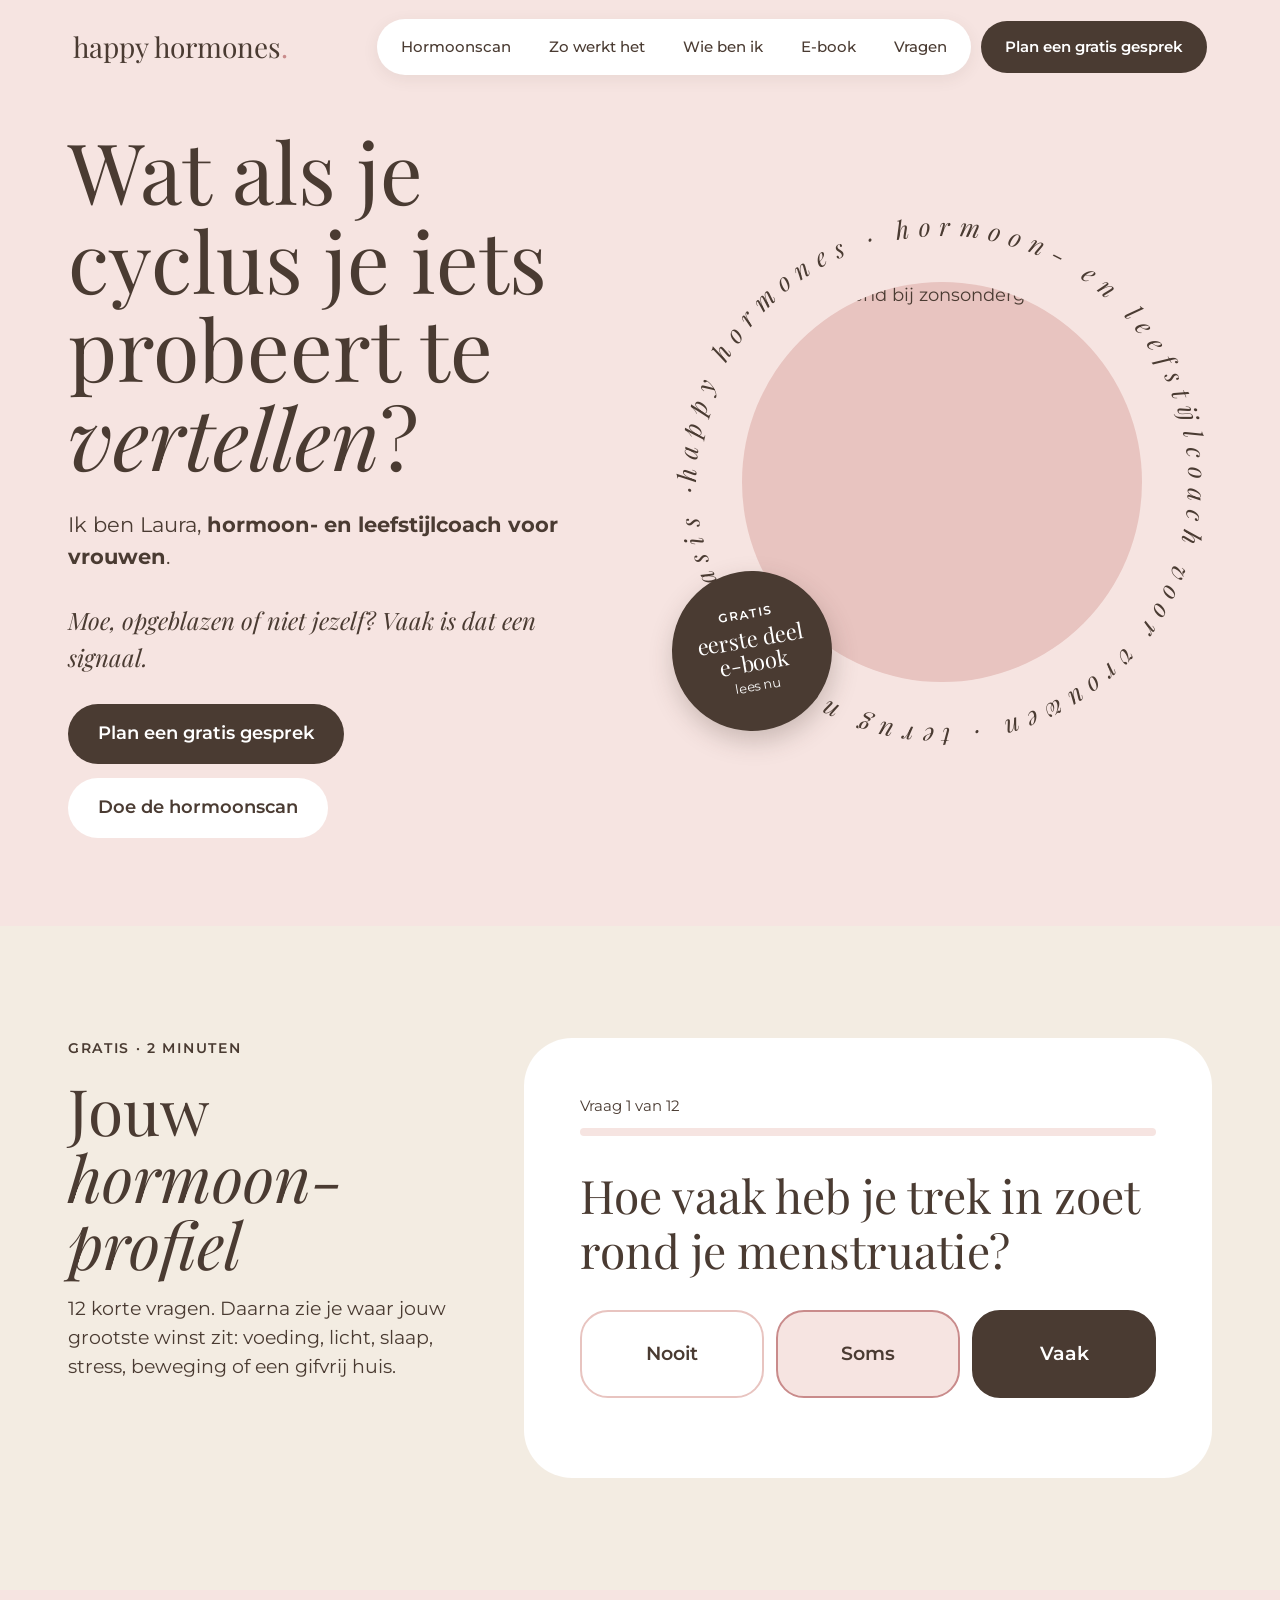
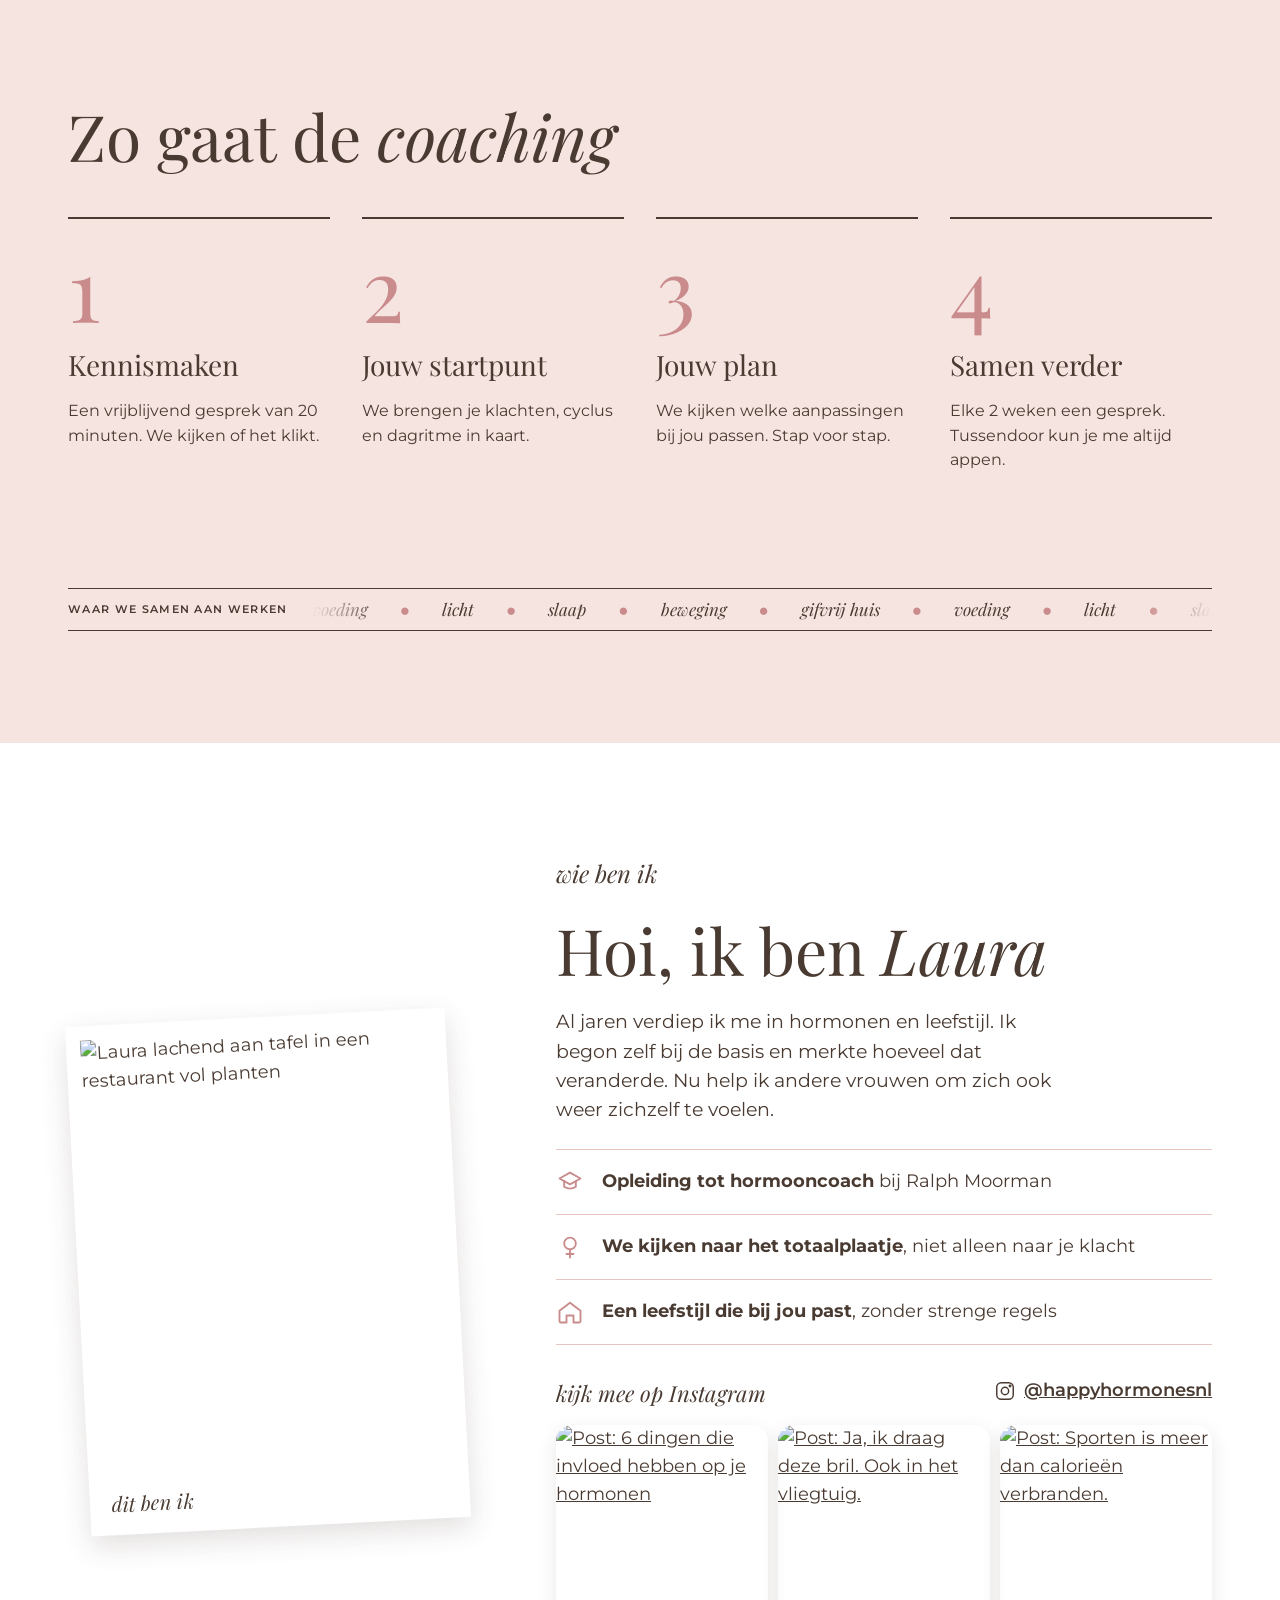
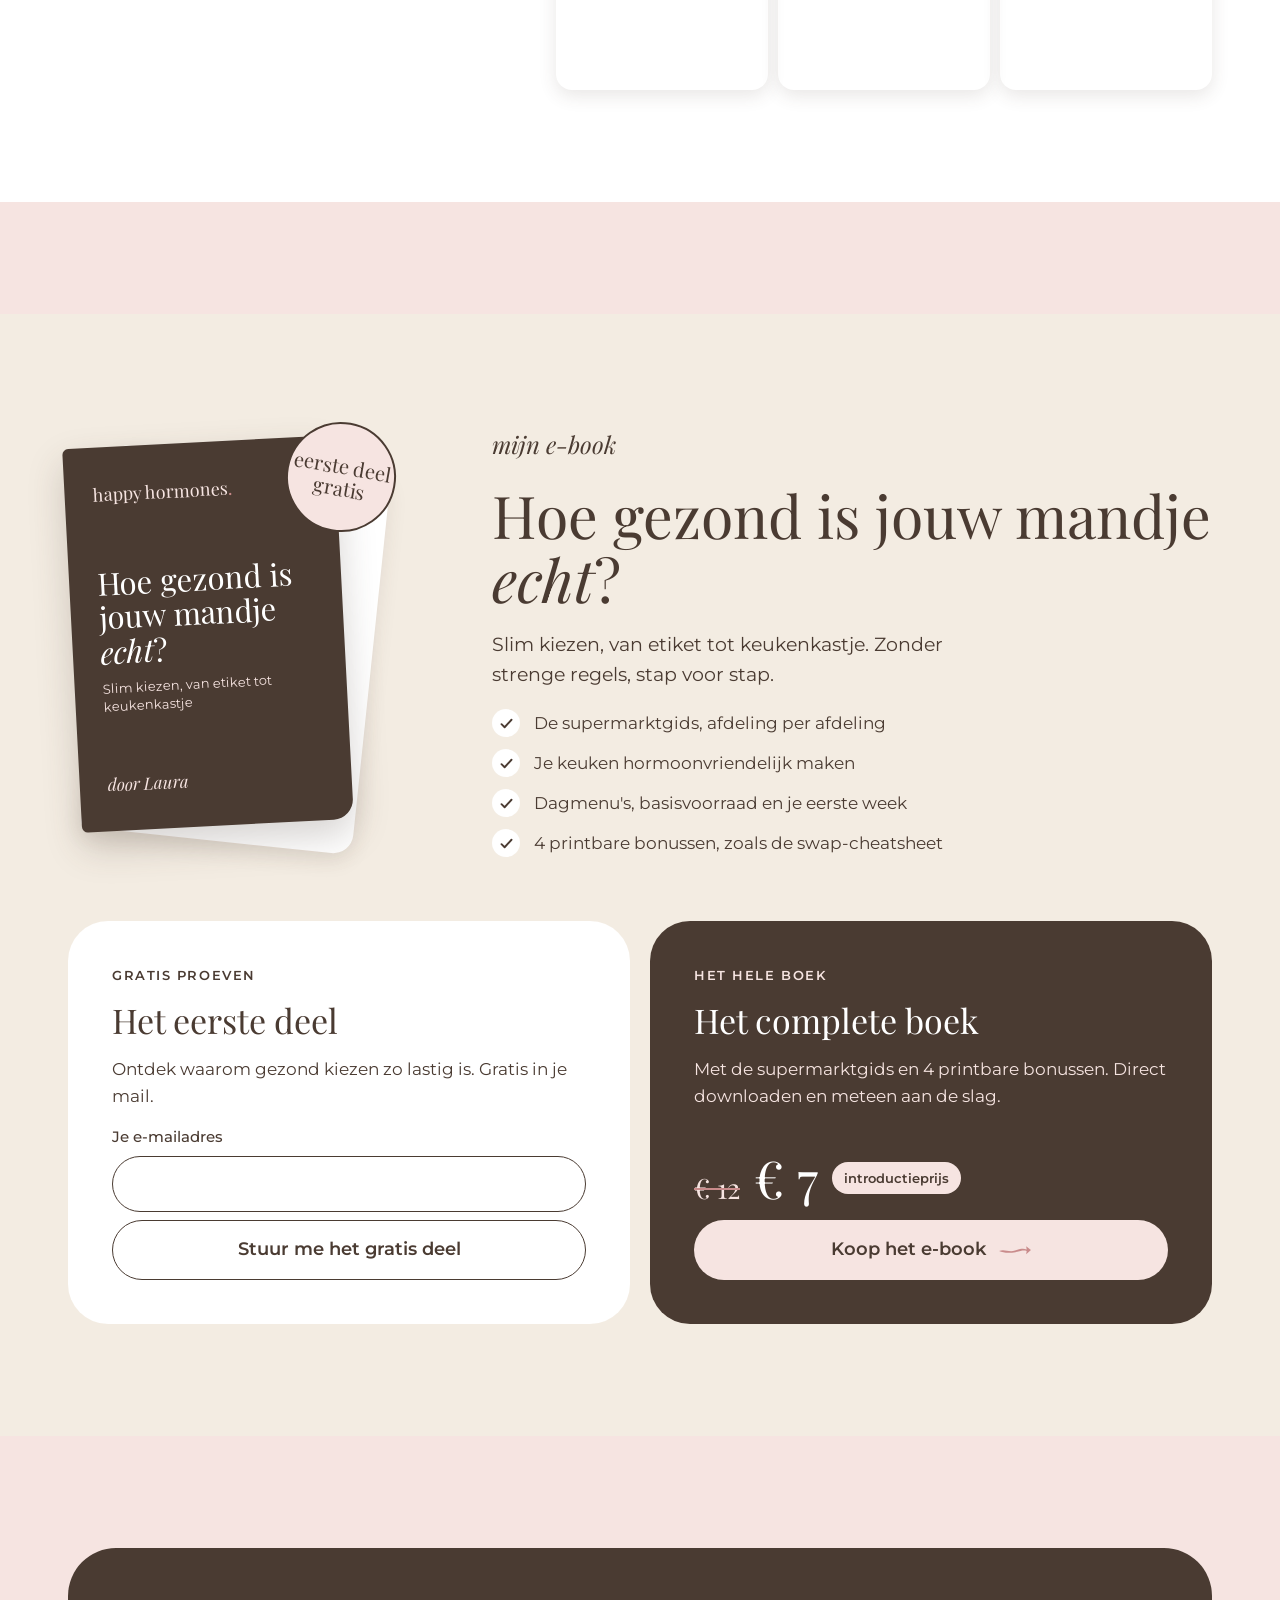
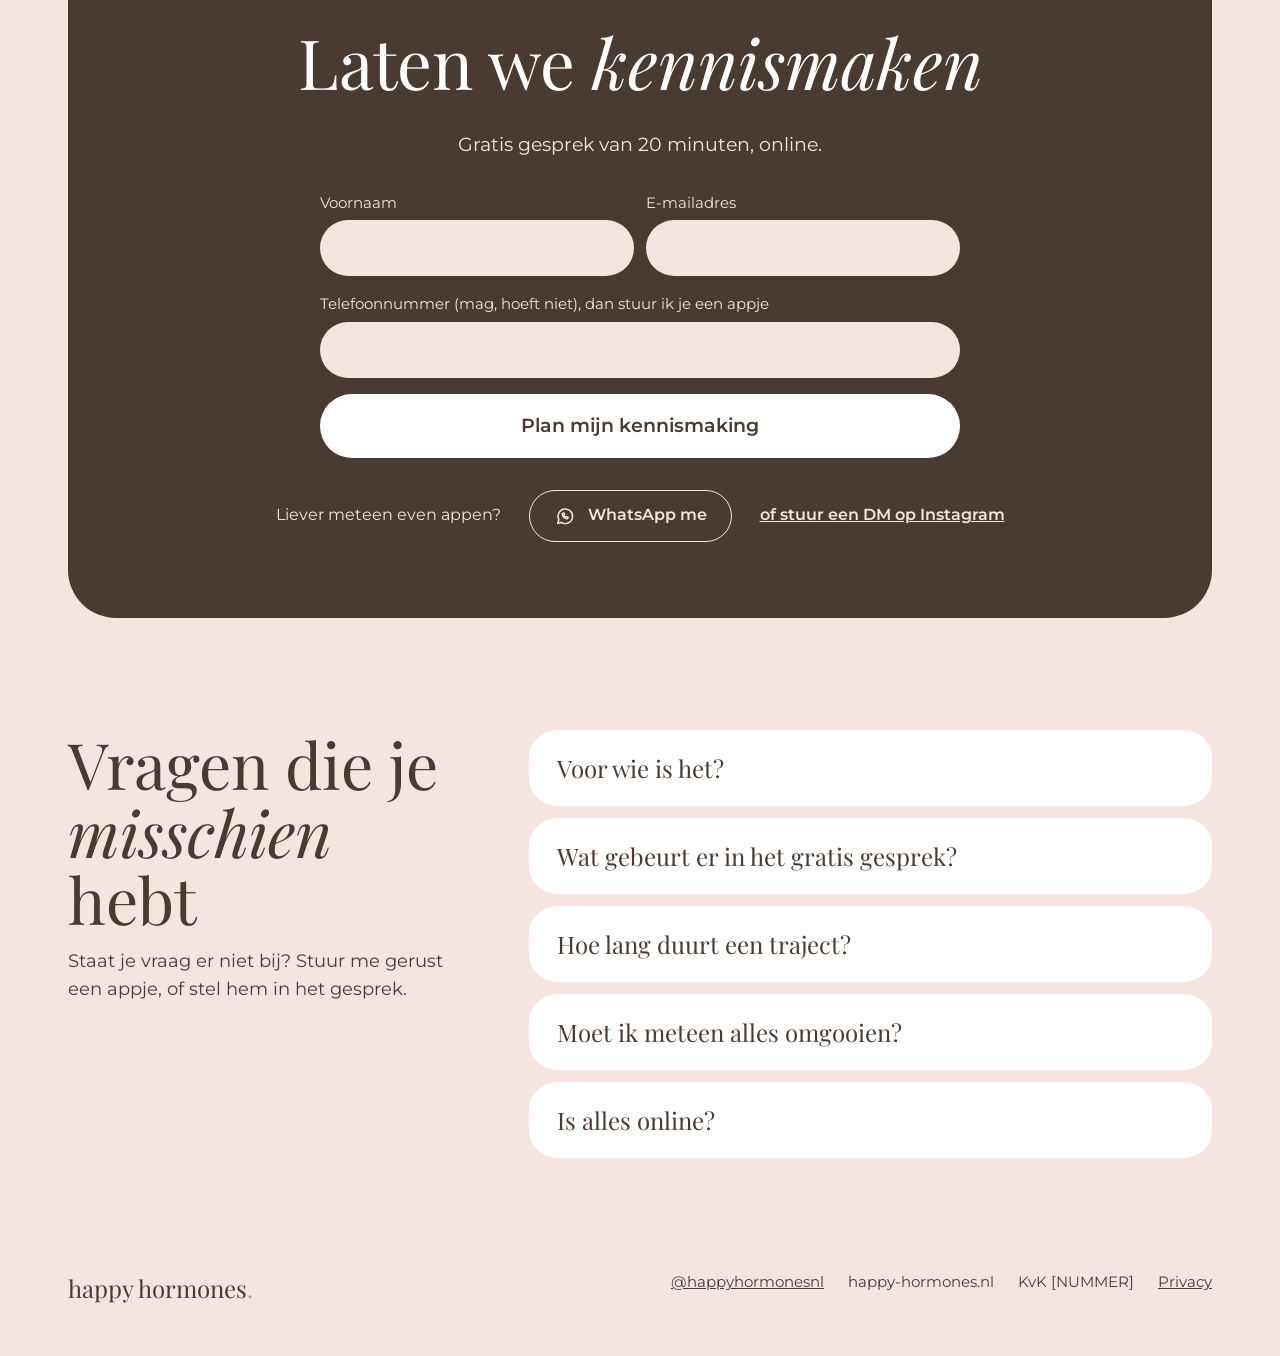
==== index.html @ 7598c614 "Add files via upload" ====
<!doctype html>
<html lang="nl">
<head>
<meta charset="utf-8">
<meta name="viewport" content="width=device-width, initial-scale=1">
<title>happy hormones · hormoon- en leefstijlcoach voor vrouwen</title>
<meta name="description" content="Ik ben Laura, hormoon- en leefstijlcoach voor vrouwen. Doe de gratis hormoonscan of plan een vrijblijvend gesprek.">
<meta property="og:title" content="happy hormones · hormoon- en leefstijlcoach voor vrouwen">
<meta property="og:description" content="Wat als je cyclus je iets probeert te vertellen? Doe de gratis hormoonscan.">
<meta property="og:image" content="images/laura-hero.jpg">
<link rel="icon" href="favicon.svg" type="image/svg+xml">
<link rel="preconnect" href="https://fonts.googleapis.com">
<link rel="preconnect" href="https://fonts.gstatic.com" crossorigin>
<link href="https://fonts.googleapis.com/css2?family=Montserrat:wght@400;500;600&family=Playfair+Display:ital,wght@0,400;0,600;1,400&display=swap" rel="stylesheet">
<link rel="stylesheet" href="style.css">
</head>
<body>

<!-- ===== MENU ===== -->
<div class="topbar" id="topbar">
  <header class="head">
    <a href="#top" class="logo">happy hormones<span class="dot">.</span></a>
    <nav aria-label="Hoofdmenu" class="nav">
      <div class="pill">
        <a href="#scan">Hormoonscan</a>
        <a href="#stappen">Zo werkt het</a>
        <a href="#wie">Wie ben ik</a>
        <a href="#ebook">E-book</a>
        <a href="#vragen">Vragen</a>
      </div>
      <a href="#aanmelden" class="btn btn-dark cta"><span class="long">Plan een gratis gesprek</span><span class="short">Gratis gesprek</span></a>
      <button type="button" class="burger" id="burger" aria-label="Menu openen" aria-expanded="false">
        <svg aria-hidden="true" width="20" height="20" viewBox="0 0 24 24" fill="none" stroke="#4A3B32" stroke-width="2" stroke-linecap="round"><path d="M4 7h16M4 12h16M4 17h16"/></svg>
      </button>
    </nav>
  </header>
  <nav aria-label="Menu" class="mobile-menu" id="mobileMenu" hidden>
    <a href="#scan">Hormoonscan</a>
    <a href="#stappen">Zo werkt het</a>
    <a href="#wie">Wie ben ik</a>
    <a href="#ebook">E-book</a>
    <a href="#vragen">Vragen</a>
  </nav>
</div>

<main>

<!-- ===== BOVENKANT ===== -->
<section id="top" class="hero wrap">
  <div class="hero-text">
    <h1>Wat als je cyclus je iets probeert te <em>vertellen</em>?</h1>
    <p class="hero-sub">Ik ben Laura, <strong>hormoon- en leefstijlcoach voor vrouwen</strong>.</p>
    <p class="hero-hook">Moe, opgeblazen of niet jezelf? Vaak is dat een signaal.</p>
    <div class="row">
      <a href="#aanmelden" class="btn btn-dark btn-lg">Plan een gratis gesprek</a>
      <a href="#scan" class="btn btn-white btn-lg">Doe de hormoonscan</a>
    </div>
  </div>
  <div class="hero-visual">
    <div class="ring-box">
      <svg class="ring" aria-hidden="true" viewBox="0 0 540 540">
        <defs><path id="ringpath" d="M270 270m-246 0a246 246 0 1 1 492 0a246 246 0 1 1 -492 0"/></defs>
        <text><textPath href="#ringpath" textLength="1540" lengthAdjust="spacing">happy hormones · hormoon- en leefstijlcoach voor vrouwen · terug naar de basis ·</textPath></text>
      </svg>
      <div class="ring-photo"><img src="images/laura-hero.jpg" alt="Laura lachend bij zonsondergang aan zee"></div>
      <a href="#ebook" class="sticker"><span class="s1">gratis</span><span class="s2">eerste deel<br>e-book</span><span class="s3">lees nu</span></a>
    </div>
  </div>
</section>

<!-- ===== HORMOONSCAN ===== -->
<section id="scan" class="band-beige">
  <div class="wrap scan">
    <div class="scan-intro">
      <span class="eyebrow">Gratis · 2 minuten</span>
      <h2>Jouw <em>hormoon&shy;profiel</em></h2>
      <p>12 korte vragen. Daarna zie je waar jouw grootste winst zit: voeding, licht, slaap, stress, beweging of een gifvrij huis.</p>
    </div>
    <div class="scan-card">
      <!-- stap 1: vragen -->
      <div id="scanQ" class="stack-32">
        <div class="stack-10">
          <span id="stepLabel" class="small">Vraag 1 van 12</span>
          <div class="progress" aria-hidden="true"><div id="progressBar"></div></div>
        </div>
        <p id="question" class="question" aria-live="polite"></p>
        <div class="answers" role="group" aria-label="Hoe vaak?">
          <button type="button" data-v="0" class="ans ans-1">Nooit</button>
          <button type="button" data-v="1" class="ans ans-2">Soms</button>
          <button type="button" data-v="2" class="ans ans-3">Vaak</button>
        </div>
      </div>
      <!-- stap 2: e-mail -->
      <!-- KOPPELEN: zet hier later je MailerLite-formulier, of laat dit formulier naar MailerLite posten (zie README). -->
      <form id="scanGate" class="stack-20" hidden>
        <span class="italic-24">je profiel is klaar</span>
        <span class="gate-title">Waar mag ik je uitslag naartoe sturen?</span>
        <p>Vul je e-mailadres in en je ziet meteen je hormoonprofiel. Je krijgt hem ook in je mail, met 3 tips.</p>
        <div class="grid-fields">
          <div class="field"><label for="scanNaam">Voornaam</label><input id="scanNaam" name="name" type="text" autocomplete="given-name"></div>
          <div class="field"><label for="scanMail">E-mailadres</label><input id="scanMail" name="email" type="email" autocomplete="email" required></div>
        </div>
        <p id="scanError" class="error" role="alert" hidden>Vul een geldig e-mailadres in, dan zie je je uitslag.</p>
        <button type="submit" class="btn btn-dark btn-lg self-start">Bekijk mijn uitslag</button>
        <span class="small">Geen spam. Afmelden kan altijd met één klik.</span>
      </form>
      <!-- stap 3: uitslag -->
      <div id="scanResult" class="stack-28" aria-live="polite" hidden>
        <div class="stack-6">
          <span class="italic-24">jouw profiel, begin bij</span>
          <span id="resultTitle" class="result-title"></span>
        </div>
        <div class="stack-14">
          <div id="bars" class="stack-14"></div>
          <span class="small">Hoe langer de balk, hoe meer winst daar te halen is.</span>
        </div>
        <p class="bold-17">Je profiel en 3 tips staan ook in je inbox.</p>
        <div class="row">
          <button type="button" id="shareBtn" class="btn btn-outline">Stuur de scan naar een vriendin</button>
          <button type="button" id="restartBtn" class="link-btn">Opnieuw</button>
        </div>
      </div>
    </div>
  </div>
</section>

<!-- ===== ZO GAAT DE COACHING ===== -->
<section id="stappen" class="wrap steps-section">
  <h2>Zo gaat de <em>coaching</em></h2>
  <div class="steps">
    <div class="step"><span class="num" aria-hidden="true">1</span><h3>Kennismaken</h3><p>Een vrijblijvend gesprek van 20 minuten. We kijken of het klikt.</p></div>
    <div class="step"><span class="num" aria-hidden="true">2</span><h3>Jouw startpunt</h3><p>We brengen je klachten, cyclus en dagritme in kaart.</p></div>
    <div class="step"><span class="num" aria-hidden="true">3</span><h3>Jouw plan</h3><p>We kijken welke aanpassingen bij jou passen. Stap voor stap.</p></div>
    <div class="step"><span class="num" aria-hidden="true">4</span><h3>Samen verder</h3><p>Elke 2 weken een gesprek. Tussendoor kun je me altijd appen.</p></div>
  </div>
</section>

<div class="ticker-wrap">
  <div class="ticker" aria-label="Waar we samen aan werken">
    <span class="ticker-label">Waar we samen aan werken</span>
    <div class="ticker-mask">
      <div class="ticker-track">
        <span>voeding</span><i>●</i><span>licht</span><i>●</i><span>slaap</span><i>●</i><span>beweging</span><i>●</i><span>gifvrij huis</span><i>●</i>
        <span aria-hidden="true">voeding</span><i>●</i><span aria-hidden="true">licht</span><i>●</i><span aria-hidden="true">slaap</span><i>●</i><span aria-hidden="true">beweging</span><i>●</i><span aria-hidden="true">gifvrij huis</span><i>●</i>
        <span aria-hidden="true">voeding</span><i>●</i><span aria-hidden="true">licht</span><i>●</i><span aria-hidden="true">slaap</span><i>●</i><span aria-hidden="true">beweging</span><i>●</i><span aria-hidden="true">gifvrij huis</span><i>●</i>
        <span aria-hidden="true">voeding</span><i>●</i><span aria-hidden="true">licht</span><i>●</i><span aria-hidden="true">slaap</span><i>●</i><span aria-hidden="true">beweging</span><i>●</i><span aria-hidden="true">gifvrij huis</span><i>●</i>
      </div>
    </div>
  </div>
</div>

<!-- ===== WIE BEN IK ===== -->
<section id="wie" class="band-white">
  <div class="wrap wie">
    <div class="wie-photo">
      <div class="polaroid">
        <img src="images/laura-wie-ben-ik.jpg" alt="Laura lachend aan tafel in een restaurant vol planten">
        <span>dit ben ik</span>
      </div>
    </div>
    <div class="wie-text">
      <span class="italic-24">wie ben ik</span>
      <h2>Hoi, ik ben <em>Laura</em></h2>
      <p class="lead">Al jaren verdiep ik me in hormonen en leefstijl. Ik begon zelf bij de basis en merkte hoeveel dat veranderde. Nu help ik andere vrouwen om zich ook weer zichzelf te voelen.</p>
      <div class="trust">
        <div><svg aria-hidden="true" width="28" height="28" viewBox="0 0 24 24" fill="none" stroke="#C98B8B" stroke-width="1.6" stroke-linecap="round" stroke-linejoin="round"><path d="M3 9l9-5 9 5-9 5z"/><path d="M7 11v5c3 2 7 2 10 0v-5"/></svg><span><strong>Opleiding tot hormooncoach</strong> bij Ralph Moorman</span></div>
        <div><svg aria-hidden="true" width="28" height="28" viewBox="0 0 24 24" fill="none" stroke="#C98B8B" stroke-width="1.6" stroke-linecap="round" stroke-linejoin="round"><circle cx="12" cy="9" r="5"/><path d="M12 14v7M9 18h6"/></svg><span><strong>We kijken naar het totaalplaatje</strong>, niet alleen naar je klacht</span></div>
        <div><svg aria-hidden="true" width="28" height="28" viewBox="0 0 24 24" fill="none" stroke="#C98B8B" stroke-width="1.6" stroke-linecap="round" stroke-linejoin="round"><path d="M3 11l9-7 9 7v9a1 1 0 0 1-1 1h-5v-6h-6v6H4a1 1 0 0 1-1-1z"/></svg><span><strong>Een leefstijl die bij jou past</strong>, zonder strenge regels</span></div>
      </div>
      <div class="stack-12">
        <div class="insta-head">
          <span class="italic-22">kijk mee op Instagram</span>
          <a href="https://instagram.com/happyhormonesnl" target="_blank" rel="noopener" class="insta-link"><svg aria-hidden="true" width="22" height="22" viewBox="0 0 24 24" fill="none" stroke="#4A3B32" stroke-width="1.6"><rect x="3" y="3" width="18" height="18" rx="5"/><circle cx="12" cy="12" r="4"/><circle cx="17.5" cy="6.5" r="0.8" fill="#4A3B32"/></svg>@happyhormonesnl</a>
        </div>
        <div class="feed">
          <a href="https://instagram.com/happyhormonesnl" target="_blank" rel="noopener"><img src="images/post-hormonen.jpg" alt="Post: 6 dingen die invloed hebben op je hormonen" loading="lazy"></a>
          <a href="https://instagram.com/happyhormonesnl" target="_blank" rel="noopener"><img src="images/post-bril.jpg" alt="Post: Ja, ik draag deze bril. Ook in het vliegtuig." loading="lazy"></a>
          <a href="https://instagram.com/happyhormonesnl" target="_blank" rel="noopener"><img src="images/post-sporten.jpg" alt="Post: Sporten is meer dan calorieën verbranden." loading="lazy"></a>
        </div>
      </div>
    </div>
  </div>
</section>

<!-- ===== E-BOOK ===== -->
<section id="ebook" class="band-beige ebook-section">
  <div class="wrap stack-ebook">
    <div class="ebook-top">
      <div class="book">
        <div class="book-page"></div>
        <div class="book-cover">
          <span class="book-brand">happy hormones<span class="dot">.</span></span>
          <div class="stack-10"><span class="book-title">Hoe gezond is jouw mandje <em>echt</em>?</span><span class="book-sub">Slim kiezen, van etiket tot keukenkastje</span></div>
          <span class="book-author">door Laura</span>
        </div>
        <span class="book-stamp">eerste deel gratis</span>
      </div>
      <div class="ebook-text">
        <span class="italic-24">mijn e-book</span>
        <h2>Hoe gezond is jouw mandje <em>echt</em>?</h2>
        <p class="lead">Slim kiezen, van etiket tot keukenkastje. Zonder strenge regels, stap voor stap.</p>
        <ul class="checks">
          <li>De supermarktgids, afdeling per afdeling</li>
          <li>Je keuken hormoonvriendelijk maken</li>
          <li>Dagmenu's, basisvoorraad en je eerste week</li>
          <li>4 printbare bonussen, zoals de swap-cheatsheet</li>
        </ul>
      </div>
    </div>
    <div class="offers">
      <div class="offer offer-free">
        <span class="eyebrow-13">Gratis proeven</span>
        <h3>Het eerste deel</h3>
        <p class="grow">Ontdek waarom gezond kiezen zo lastig is. Gratis in je mail.</p>
        <!-- KOPPELEN: MailerLite-formulier voor het gratis deel (zie README). -->
        <form id="ebookForm" class="stack-8">
          <label for="ebookMail">Je e-mailadres</label>
          <input id="ebookMail" name="email" type="email" autocomplete="email" required>
          <button type="submit" class="btn btn-outline btn-lg">Stuur me het gratis deel</button>
        </form>
        <p id="ebookThanks" class="thanks" aria-live="polite" hidden>Hij staat in je inbox. Veel leesplezier!</p>
      </div>
      <div class="offer offer-paid">
        <span class="eyebrow-13">Het hele boek</span>
        <h3>Het complete boek</h3>
        <p class="grow">Met de supermarktgids en 4 printbare bonussen. Direct downloaden en meteen aan de slag.</p>
        <div class="price">
          <span class="old"><span class="sr">van </span>€ 12</span>
          <span class="new"><span class="sr">voor </span>€ 7</span>
          <span class="badge">introductieprijs</span>
        </div>
        <a href="#" data-link="betaal" class="btn btn-pink btn-lg full">Koop het e-book
          <svg aria-hidden="true" width="34" height="12" viewBox="0 0 64 22"><path d="M2 13c10-5 18 3 30-1s16-4 22-2l-1-6 9 7-9 8 1-6c-6-2-11 0-21 2S10 17 2 13z" fill="#C98B8B"/></svg></a>
      </div>
    </div>
  </div>
</section>

<!-- ===== AANMELDEN ===== -->
<section id="aanmelden" class="signup-section">
  <div class="signup">
    <h2>Laten we <em>kennismaken</em></h2>
    <p>Gratis gesprek van 20 minuten, online.</p>
    <!-- KOPPELEN: kies je één van beide: dit formulier koppelen (zie README), of de knop laten doorlinken naar Calendly. -->
    <form id="planForm" class="plan-form">
      <div class="grid-fields">
        <div class="field"><label for="planNaam">Voornaam</label><input id="planNaam" name="name" type="text" autocomplete="given-name" required></div>
        <div class="field"><label for="planMail">E-mailadres</label><input id="planMail" name="email" type="email" autocomplete="email" required></div>
      </div>
      <div class="field"><label for="planTel">Telefoonnummer (mag, hoeft niet), dan stuur ik je een appje</label><input id="planTel" name="phone" type="tel" autocomplete="tel"></div>
      <button type="submit" class="btn btn-white btn-xl">Plan mijn kennismaking</button>
    </form>
    <div id="planThanks" class="plan-thanks" aria-live="polite" hidden>
      <span>Wat leuk, je aanmelding is binnen!</span>
      <span>Ik neem binnen een paar dagen contact met je op om een moment te plannen.</span>
    </div>
    <div class="contact-row">
      <span>Liever meteen even appen?</span>
      <a href="#" data-link="whatsapp" class="btn btn-ghost-light" target="_blank" rel="noopener">
        <svg aria-hidden="true" width="22" height="22" viewBox="0 0 24 24" fill="none" stroke="#F6E4E1" stroke-width="1.6" stroke-linecap="round" stroke-linejoin="round"><path d="M4 20l1.3-3.9A8 8 0 1 1 8 19z"/><path d="M9 9.5c0 3 2.5 5.5 5.5 5.5l1-1.5-2-1-1 .8a4 4 0 0 1-1.8-1.8l.8-1-1-2z"/></svg>
        WhatsApp me</a>
      <a href="https://instagram.com/happyhormonesnl" target="_blank" rel="noopener" class="light-link">of stuur een DM op Instagram</a>
    </div>
  </div>
</section>

<!-- ===== VRAGEN ===== -->
<section id="vragen" class="wrap faq">
  <div class="faq-intro">
    <h2>Vragen die je <em>misschien</em> hebt</h2>
    <p>Staat je vraag er niet bij? Stuur me gerust een appje, of stel hem in het gesprek.</p>
  </div>
  <div class="faq-list">
    <details><summary>Voor wie is het?</summary><p>Voor vrouwen die zich beter willen voelen. Slecht slapen, moe wakker worden, trek in zoet of stemmingswisselingen: het heeft allemaal met je hormonen te maken.</p></details>
    <details><summary>Wat gebeurt er in het gratis gesprek?</summary><p>Je vertelt waar je tegenaan loopt. Ik vertel eerlijk of en hoe ik je kan helpen. Zonder verplichtingen.</p></details>
    <details><summary>Hoe lang duurt een traject?</summary><p>Dat bespreken we samen in het gratis gesprek, zodat het past bij jou.</p></details>
    <details><summary>Moet ik meteen alles omgooien?</summary><p>Nee. We werken met kleine stappen die passen in jouw leven, zonder strenge regels.</p></details>
    <details><summary>Is alles online?</summary><p>Ja, alle gesprekken zijn online. Waar je ook woont.</p></details>
  </div>
</section>

</main>

<footer class="wrap footer">
  <span class="logo-foot">happy hormones<span class="dot">.</span></span>
  <div class="foot-links">
    <a href="https://instagram.com/happyhormonesnl" target="_blank" rel="noopener">@happyhormonesnl</a>
    <span>happy-hormones.nl</span>
    <span>KvK <span data-text="kvk">[NUMMER]</span></span>
    <a href="privacy.html">Privacy</a>
  </div>
</footer>

<script src="script.js"></script>
</body>
</html>
---- style.css ----
/* happy hormones · huisstijl
   poederroze #F6E4E1 · beige #F3ECE2 · donkerbruin #4A3B32
   oudroze #C98B8B · lichtroze #E8C4C0 · bruin-zacht #7A665A */

:root{
  --roze:#F6E4E1; --beige:#F3ECE2; --bruin:#4A3B32; --oudroze:#C98B8B;
  --lichtroze:#E8C4C0; --zacht:#7A665A; --wit:#FFFFFF;
  --serif:'Playfair Display', Georgia, serif;
  --sans:'Montserrat','Helvetica Neue',Arial,sans-serif;
  --pad-x:clamp(20px,5vw,48px);
  --pad-y:clamp(56px,9vw,112px);
}
*{box-sizing:border-box}
[hidden]{display:none !important}
html{scroll-behavior:smooth}
body{margin:0;background:var(--roze);color:var(--bruin);font-family:var(--sans);font-size:18px;line-height:1.55;overflow-x:hidden}
img{max-width:100%}
a{color:var(--bruin)}a:hover{color:var(--zacht)}
h1,h2,h3{font-family:var(--serif);font-weight:400;margin:0}
h2{font-size:clamp(40px,5vw,64px);line-height:1.05}
em{font-style:italic}
p{margin:0}
section{scroll-margin-top:96px}
.wrap{max-width:1240px;margin:0 auto;padding-left:var(--pad-x);padding-right:var(--pad-x)}
.dot{color:var(--oudroze)}
.sr{position:absolute;width:1px;height:1px;overflow:hidden;clip:rect(0 0 0 0)}
.row{display:flex;flex-wrap:wrap;gap:14px}
.stack-6,.stack-8,.stack-10,.stack-12,.stack-14,.stack-20,.stack-28,.stack-32{display:flex;flex-direction:column}
.stack-6{gap:6px}.stack-8{gap:8px}.stack-10{gap:10px}.stack-12{gap:12px}.stack-14{gap:14px}.stack-20{gap:20px}.stack-28{gap:28px}.stack-32{gap:32px}
.small{font-size:15px}
.italic-24{font-family:var(--serif);font-style:italic;font-size:24px}
.italic-22{font-family:var(--serif);font-style:italic;font-size:22px}
.eyebrow{font-size:14px;font-weight:600;letter-spacing:.12em;text-transform:uppercase}
.eyebrow-13{font-size:13px;font-weight:600;letter-spacing:.12em;text-transform:uppercase}
.bold-17{font-size:17px;font-weight:600}
.self-start{align-self:flex-start}
.lead{font-size:19px;max-width:520px}

/* knoppen */
.btn{display:inline-flex;align-items:center;justify-content:center;gap:12px;min-height:52px;padding:0 24px;border-radius:999px;text-decoration:none;font:inherit;font-weight:600;cursor:pointer;border:none}
.btn-lg{min-height:60px;padding:0 30px}
.btn-xl{min-height:64px;font-size:19px;width:100%}
.btn-dark{background:var(--bruin);color:var(--wit)}.btn-dark:hover{color:var(--wit);background:#5a4a40}
.btn-white{background:var(--wit);color:var(--bruin)}
.btn-pink{background:var(--roze);color:var(--bruin);font-size:18px}
.btn-outline{background:transparent;color:var(--bruin);border:1.5px solid var(--bruin)}
.btn-ghost-light{border:1.5px solid var(--roze);color:var(--roze);background:transparent}.btn-ghost-light:hover{color:var(--wit)}
.full{width:100%}
.link-btn{min-height:48px;padding:0 16px;border:none;background:none;font:inherit;font-size:16px;text-decoration:underline;color:var(--bruin);cursor:pointer}
input{min-height:56px;padding:0 22px;border-radius:999px;border:1.5px solid var(--bruin);background:var(--wit);font:inherit;color:var(--bruin);width:100%}
label{font-size:15px;font-weight:500}
.field{display:flex;flex-direction:column;gap:6px}
.grid-fields{display:grid;grid-template-columns:repeat(auto-fit,minmax(220px,1fr));gap:12px}
.error{font-size:16px;font-weight:600}

/* menu */
.topbar{position:sticky;top:0;z-index:20;padding:0 clamp(12px,3vw,32px);background:var(--roze);transition:padding .35s,background .35s}
.head{max-width:1240px;margin:0 auto;padding:18px 40px;display:flex;align-items:center;justify-content:space-between;gap:16px;border:1px solid transparent;border-radius:0;transition:all .35s}
.logo{font-family:var(--serif);font-size:28px;text-decoration:none;color:var(--bruin);white-space:nowrap;transition:font-size .3s}
.nav{display:flex;align-items:center;gap:10px}
.pill{display:flex;flex-wrap:wrap;gap:2px;padding:6px;border-radius:999px;background:var(--wit);box-shadow:0 4px 16px rgba(74,59,50,.08);transition:background .3s}
.pill a{min-height:44px;padding:0 18px;display:inline-flex;align-items:center;border-radius:999px;text-decoration:none;font-size:15px;font-weight:500}
.pill a:hover{background:var(--roze);color:var(--bruin)}
.cta{white-space:nowrap;font-size:15px}
.cta .short{display:none}
.burger{display:none;width:48px;height:48px;border-radius:24px;border:1.5px solid var(--bruin);background:transparent;align-items:center;justify-content:center;cursor:pointer;padding:0}
.mobile-menu{max-width:1120px;margin:8px auto 0;flex-direction:column;padding:12px;gap:2px;border-radius:28px;background:rgba(255,255,255,.92);backdrop-filter:blur(18px);-webkit-backdrop-filter:blur(18px);box-shadow:0 10px 30px rgba(74,59,50,.14)}
.mobile-menu:not([hidden]){display:flex}
.mobile-menu a{min-height:44px;padding:0 18px;display:flex;align-items:center;text-decoration:none;font-size:20px;font-weight:500}
/* tijdens scrollen: zwevende matglazen capsule */
.scrolled .topbar,.topbar.scrolled{padding-top:12px;background:transparent}
.topbar.scrolled .head{max-width:1120px;padding:6px 14px;border-radius:999px;background:rgba(255,255,255,.55);backdrop-filter:blur(18px) saturate(1.2);-webkit-backdrop-filter:blur(18px) saturate(1.2);border-color:rgba(255,255,255,.8);box-shadow:0 10px 30px rgba(74,59,50,.14)}
.topbar.scrolled .logo{font-size:21px}
.topbar.scrolled .pill{background:transparent;box-shadow:none}

/* bovenkant */
.hero{padding-top:32px;padding-bottom:88px;display:flex;flex-wrap:wrap;align-items:center;gap:48px 64px}
.hero-text{flex:1 1 480px;display:flex;flex-direction:column;gap:28px}
.hero h1{font-size:clamp(40px,6.6vw,92px);line-height:1.05}
.hero-sub{font-size:21px}
.hero-hook{font-family:var(--serif);font-style:italic;font-size:24px}
.hero-visual{flex:0 1 540px;display:flex;justify-content:center}
.ring-box{position:relative;width:min(100%,540px);aspect-ratio:1/1}
.ring{position:absolute;inset:0;width:100%;height:100%;animation:spin 60s linear infinite}
.ring text{font-family:var(--serif);font-style:italic;font-size:25px;fill:var(--bruin)}
.ring-photo{position:absolute;inset:13%;border-radius:50%;overflow:hidden;background:var(--lichtroze)}
.ring-photo img{display:block;width:100%;height:100%;object-fit:cover}
.sticker{position:absolute;left:0;bottom:4%;width:160px;height:160px;border-radius:50%;background:var(--bruin);color:var(--wit);text-decoration:none;display:flex;flex-direction:column;align-items:center;justify-content:center;gap:2px;text-align:center;transform:rotate(-10deg);box-shadow:0 10px 24px rgba(74,59,50,.25)}
.sticker:hover{color:var(--wit)}
.s1{font-size:12px;font-weight:600;letter-spacing:.12em;text-transform:uppercase}
.s2{font-family:var(--serif);font-size:22px;line-height:1.1}
.s3{font-size:13px}
@keyframes spin{to{transform:rotate(360deg)}}

/* scan */
.band-beige{background:var(--beige)}
.band-white{background:var(--wit)}
.scan{padding-top:var(--pad-y);padding-bottom:var(--pad-y);display:flex;flex-wrap:wrap;gap:48px 72px;align-items:flex-start}
.scan-intro{flex:1 1 320px;display:flex;flex-direction:column;gap:16px}
.scan-intro h2{font-size:clamp(40px,5vw,68px)}
.scan-intro p{font-size:19px}
.scan-card{flex:2 1 560px;background:var(--wit);border-radius:48px;padding:clamp(28px,5vw,56px);min-height:440px}
.progress{height:8px;border-radius:4px;background:var(--roze);overflow:hidden}
.progress div{height:8px;border-radius:4px;background:var(--oudroze);width:0;transition:width .3s}
.question{font-family:var(--serif);font-size:clamp(30px,3.6vw,48px);line-height:1.2}
.answers{display:grid;grid-template-columns:repeat(3,minmax(0,1fr));gap:12px}
.ans{min-height:88px;border-radius:28px;font:inherit;font-size:19px;font-weight:600;cursor:pointer}
.ans-1{border:2px solid var(--lichtroze);background:var(--wit);color:var(--bruin)}
.ans-2{border:2px solid var(--oudroze);background:var(--roze);color:var(--bruin)}
.ans-3{border:2px solid var(--bruin);background:var(--bruin);color:var(--wit)}
.gate-title{font-family:var(--serif);font-size:clamp(32px,3.8vw,50px);line-height:1.15}
.result-title{font-family:var(--serif);font-size:clamp(48px,5.6vw,76px);line-height:1}
.bar{display:grid;grid-template-columns:150px minmax(0,1fr);align-items:center;gap:16px}
.bar span{font-size:16px;font-weight:600}
.bar-track{height:18px;border-radius:9px;background:var(--roze);overflow:hidden}
.bar-fill{height:18px;border-radius:9px;background:var(--oudroze);transition:width .6s}
.bar-fill.best{background:var(--bruin)}

/* stappen */
.steps-section{padding-top:var(--pad-y);padding-bottom:clamp(64px,9vw,120px);display:flex;flex-direction:column;gap:48px}
.steps-section h2{font-size:clamp(40px,5vw,68px)}
.steps{display:grid;grid-template-columns:repeat(auto-fit,minmax(240px,1fr));gap:32px}
.step{display:flex;flex-direction:column;gap:12px;padding-top:24px;border-top:2px solid var(--bruin)}
.num{font-family:var(--serif);font-size:88px;line-height:1;color:var(--oudroze)}
.step h3{font-size:28px}
.step p{font-size:16px}

/* lopende balk */
.ticker-wrap{padding:0 var(--pad-x) var(--pad-y)}
.ticker{max-width:1144px;margin:0 auto;display:flex;align-items:center;gap:24px;border-top:1px solid var(--bruin);border-bottom:1px solid var(--bruin);padding:7px 0}
.ticker-label{flex:0 0 auto;font-size:11px;font-weight:600;letter-spacing:.12em;text-transform:uppercase}
.ticker-mask{flex:1 1 auto;min-width:0;overflow:hidden;-webkit-mask-image:linear-gradient(to right,transparent,#000 8%,#000 92%,transparent);mask-image:linear-gradient(to right,transparent,#000 8%,#000 92%,transparent)}
.ticker-track{display:flex;gap:32px;width:max-content;font-family:var(--serif);font-style:italic;font-size:17px;white-space:nowrap;animation:tick 30s linear infinite}
.ticker-track i{font-style:normal;color:var(--oudroze)}
@keyframes tick{to{transform:translateX(-50%)}}

/* wie ben ik */
#wie{margin-bottom:var(--pad-y)}
.wie{padding-top:var(--pad-y);padding-bottom:var(--pad-y);display:flex;flex-wrap:wrap;align-items:center;gap:56px 88px}
.wie-photo{flex:0 1 400px;display:flex;justify-content:center}
.polaroid{width:100%;max-width:380px;background:var(--wit);padding:14px 14px 56px;transform:rotate(-3deg);box-shadow:0 10px 28px rgba(74,59,50,.16);position:relative}
.polaroid img{display:block;width:100%;height:440px;object-fit:cover;object-position:50% 30%}
.polaroid span{position:absolute;left:22px;bottom:16px;font-family:var(--serif);font-style:italic;font-size:20px}
.wie-text{flex:1 1 440px;display:flex;flex-direction:column;gap:24px}
.trust>div{display:flex;gap:18px;align-items:center;padding:18px 0;border-top:1px solid var(--lichtroze)}
.trust>div:last-child{border-bottom:1px solid var(--lichtroze)}
.trust svg{flex:0 0 auto}
.insta-head{display:flex;justify-content:space-between;align-items:baseline;gap:12px;flex-wrap:wrap}
.insta-link{min-height:44px;display:inline-flex;align-items:center;gap:8px;font-weight:600}
.feed{display:grid;grid-template-columns:repeat(3,minmax(0,1fr));gap:10px}
.feed a{display:block;aspect-ratio:4/5;border-radius:16px;overflow:hidden;box-shadow:0 6px 18px rgba(74,59,50,.12)}
.feed img{display:block;width:100%;height:100%;object-fit:cover}

/* e-book */
.ebook-section{margin-bottom:var(--pad-y)}
.stack-ebook{padding-top:var(--pad-y);padding-bottom:var(--pad-y);display:flex;flex-direction:column;gap:clamp(40px,6vw,64px)}
.ebook-top{display:flex;flex-wrap:wrap;align-items:center;gap:56px 96px}
.book{flex:0 0 auto;position:relative;width:300px;height:400px;margin:0 24px 0 4px}
.book-page{position:absolute;left:28px;top:16px;width:272px;height:384px;background:var(--wit);border-radius:6px 20px 20px 6px;transform:rotate(6deg);box-shadow:0 8px 20px rgba(74,59,50,.10)}
.book-cover{position:absolute;left:0;top:0;width:272px;height:384px;background:var(--bruin);color:var(--roze);border-radius:6px 20px 20px 6px;padding:34px 28px;display:flex;flex-direction:column;justify-content:space-between;transform:rotate(-3deg);box-shadow:0 16px 36px rgba(74,59,50,.22)}
.book-brand{font-family:var(--serif);font-size:18px}
.book-title{font-family:var(--serif);font-size:31px;line-height:1.12;color:var(--wit)}
.book-sub{font-size:13px;line-height:1.4}
.book-author{font-family:var(--serif);font-style:italic;font-size:17px}
.book-stamp{position:absolute;right:-24px;top:-20px;width:110px;height:110px;border-radius:50%;background:var(--roze);border:2px solid var(--bruin);display:flex;align-items:center;justify-content:center;text-align:center;font-family:var(--serif);font-size:20px;line-height:1.1;transform:rotate(10deg)}
.ebook-text{flex:1 1 400px;display:flex;flex-direction:column;gap:20px}
.ebook-text h2{font-size:clamp(36px,4.6vw,60px);line-height:1.08}
.checks{margin:0;padding:0;list-style:none;display:flex;flex-direction:column;gap:12px;font-size:17px}
.checks li{display:flex;align-items:center;gap:14px}
.checks li::before{content:"";flex:0 0 28px;height:28px;border-radius:14px;background:var(--wit) url("data:image/svg+xml,%3Csvg xmlns='http://www.w3.org/2000/svg' width='15' height='15' viewBox='0 0 24 24' fill='none' stroke='%234A3B32' stroke-width='3' stroke-linecap='round' stroke-linejoin='round'%3E%3Cpath d='M4 13l5 5L20 6'/%3E%3C/svg%3E") center/15px no-repeat}
.offers{display:grid;grid-template-columns:repeat(auto-fit,minmax(min(100%,320px),1fr));gap:20px;align-items:stretch}
.offer{border-radius:40px;padding:clamp(28px,4vw,44px);display:flex;flex-direction:column;gap:16px}
.offer h3{font-size:34px;line-height:1.15}
.offer .grow{font-size:17px;flex-grow:1}
.offer-free{background:var(--wit)}
.offer-paid{background:var(--bruin);color:var(--roze)}
.offer-paid h3{color:var(--wit)}
.thanks{font-family:var(--serif);font-size:26px}
.price{display:flex;flex-wrap:wrap;align-items:baseline;gap:6px 14px}
.price .old{font-family:var(--serif);font-size:28px;line-height:1;text-decoration:line-through;text-decoration-color:var(--oudroze);text-decoration-thickness:2px}
.price .new{font-family:var(--serif);font-size:52px;line-height:1;color:var(--wit)}
.badge{align-self:center;padding:6px 12px;border-radius:999px;background:var(--roze);color:var(--bruin);font-size:13px;font-weight:600}

/* aanmelden */
.signup-section{padding:0 var(--pad-x) var(--pad-y)}
.signup{max-width:1144px;margin:0 auto;background:var(--bruin);color:var(--roze);border-radius:48px;padding:clamp(48px,6vw,88px) clamp(28px,6vw,88px);display:flex;flex-direction:column;align-items:center;gap:32px;text-align:center}
.signup h2{font-size:clamp(40px,5.4vw,72px);color:var(--wit)}
.signup>p{font-size:19px}
.plan-form{width:100%;max-width:640px;display:flex;flex-direction:column;gap:16px;text-align:left}
.plan-form label{font-weight:400}
.plan-form input{border:none;background:var(--roze)}
.plan-thanks{width:100%;max-width:640px;background:var(--roze);color:var(--bruin);border-radius:32px;padding:40px;display:flex;flex-direction:column;gap:10px;align-items:center}
.plan-thanks span:first-child{font-family:var(--serif);font-size:34px}
.contact-row{display:flex;flex-wrap:wrap;align-items:center;justify-content:center;gap:12px 28px;font-size:16px}
.light-link{min-height:52px;display:inline-flex;align-items:center;color:var(--roze);font-weight:600}
.light-link:hover{color:var(--wit)}

/* vragen */
.faq{padding-bottom:var(--pad-y);display:flex;flex-wrap:wrap;gap:40px 80px;align-items:flex-start}
.faq-intro{flex:1 1 300px;display:flex;flex-direction:column;gap:16px}
.faq-intro p{font-size:18px}
.faq-list{flex:2 1 520px;display:flex;flex-direction:column;gap:12px}
details{background:var(--wit);border-radius:28px;padding:6px 28px}
summary{cursor:pointer;min-height:64px;display:flex;align-items:center;font-family:var(--serif);font-size:24px}
details p{margin:0 0 22px;font-size:17px}

/* footer */
.footer{padding-bottom:48px;display:flex;flex-wrap:wrap;justify-content:space-between;gap:12px 24px;font-size:15px}
.logo-foot{font-family:var(--serif);font-size:24px}
.foot-links{display:flex;flex-wrap:wrap;gap:8px 24px}

/* tablet */
@media (max-width:900px){
  .pill{display:none}
  .burger{display:inline-flex}
}
/* telefoon */
@media (max-width:600px){
  .head,.topbar.scrolled .head{padding:6px 10px 6px 14px;gap:6px}
  .logo,.topbar.scrolled .logo{font-size:19px}
  .cta .long{display:none}.cta .short{display:inline}
  .cta{min-height:40px;padding:0 14px;font-size:13px}
  .burger{width:40px;height:40px}
  .sticker{transform:rotate(-10deg) scale(.72);transform-origin:left bottom}
  .ticker-label{display:none}
  .bar{grid-template-columns:96px minmax(0,1fr);gap:10px}
  .book{transform:scale(.82);transform-origin:left top;margin-bottom:-72px;margin-right:-54px}
}
@media (prefers-reduced-motion:reduce){
  html{scroll-behavior:auto}
  .ring,.ticker-track{animation:none}
}
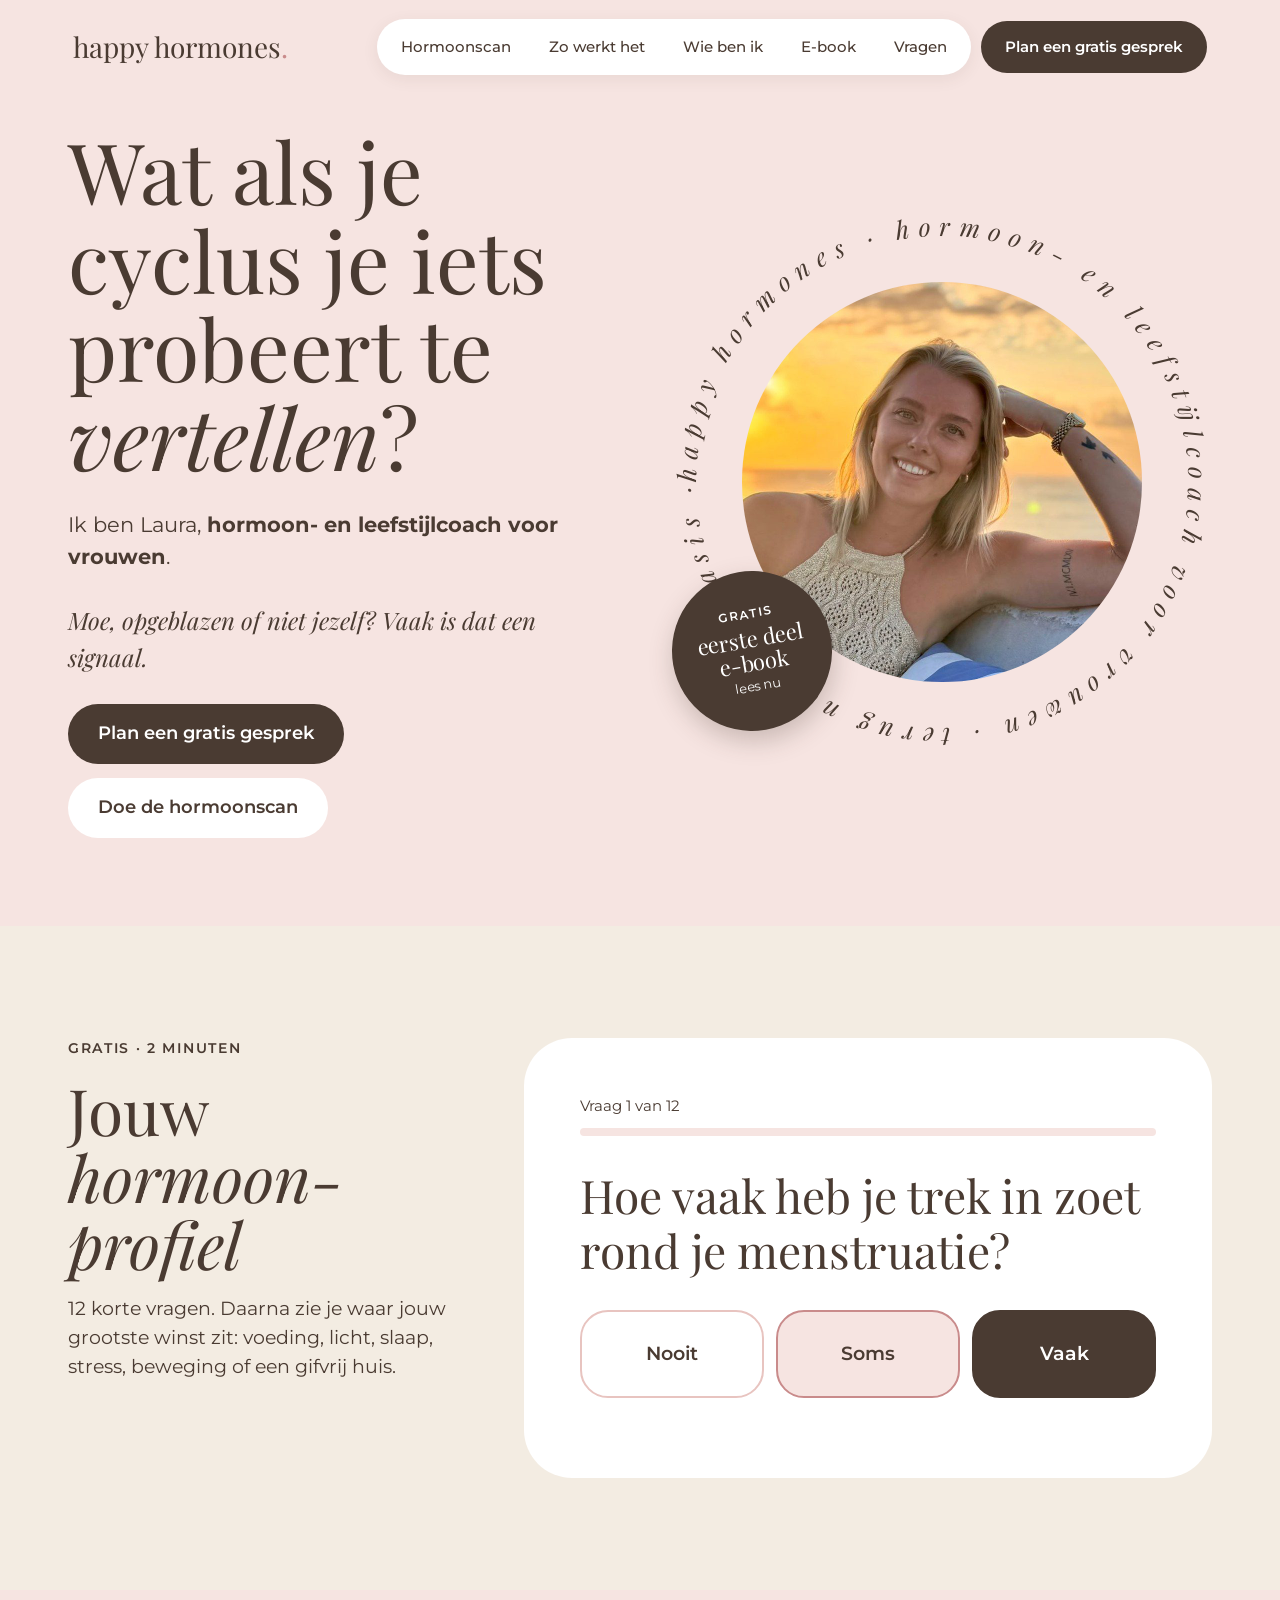
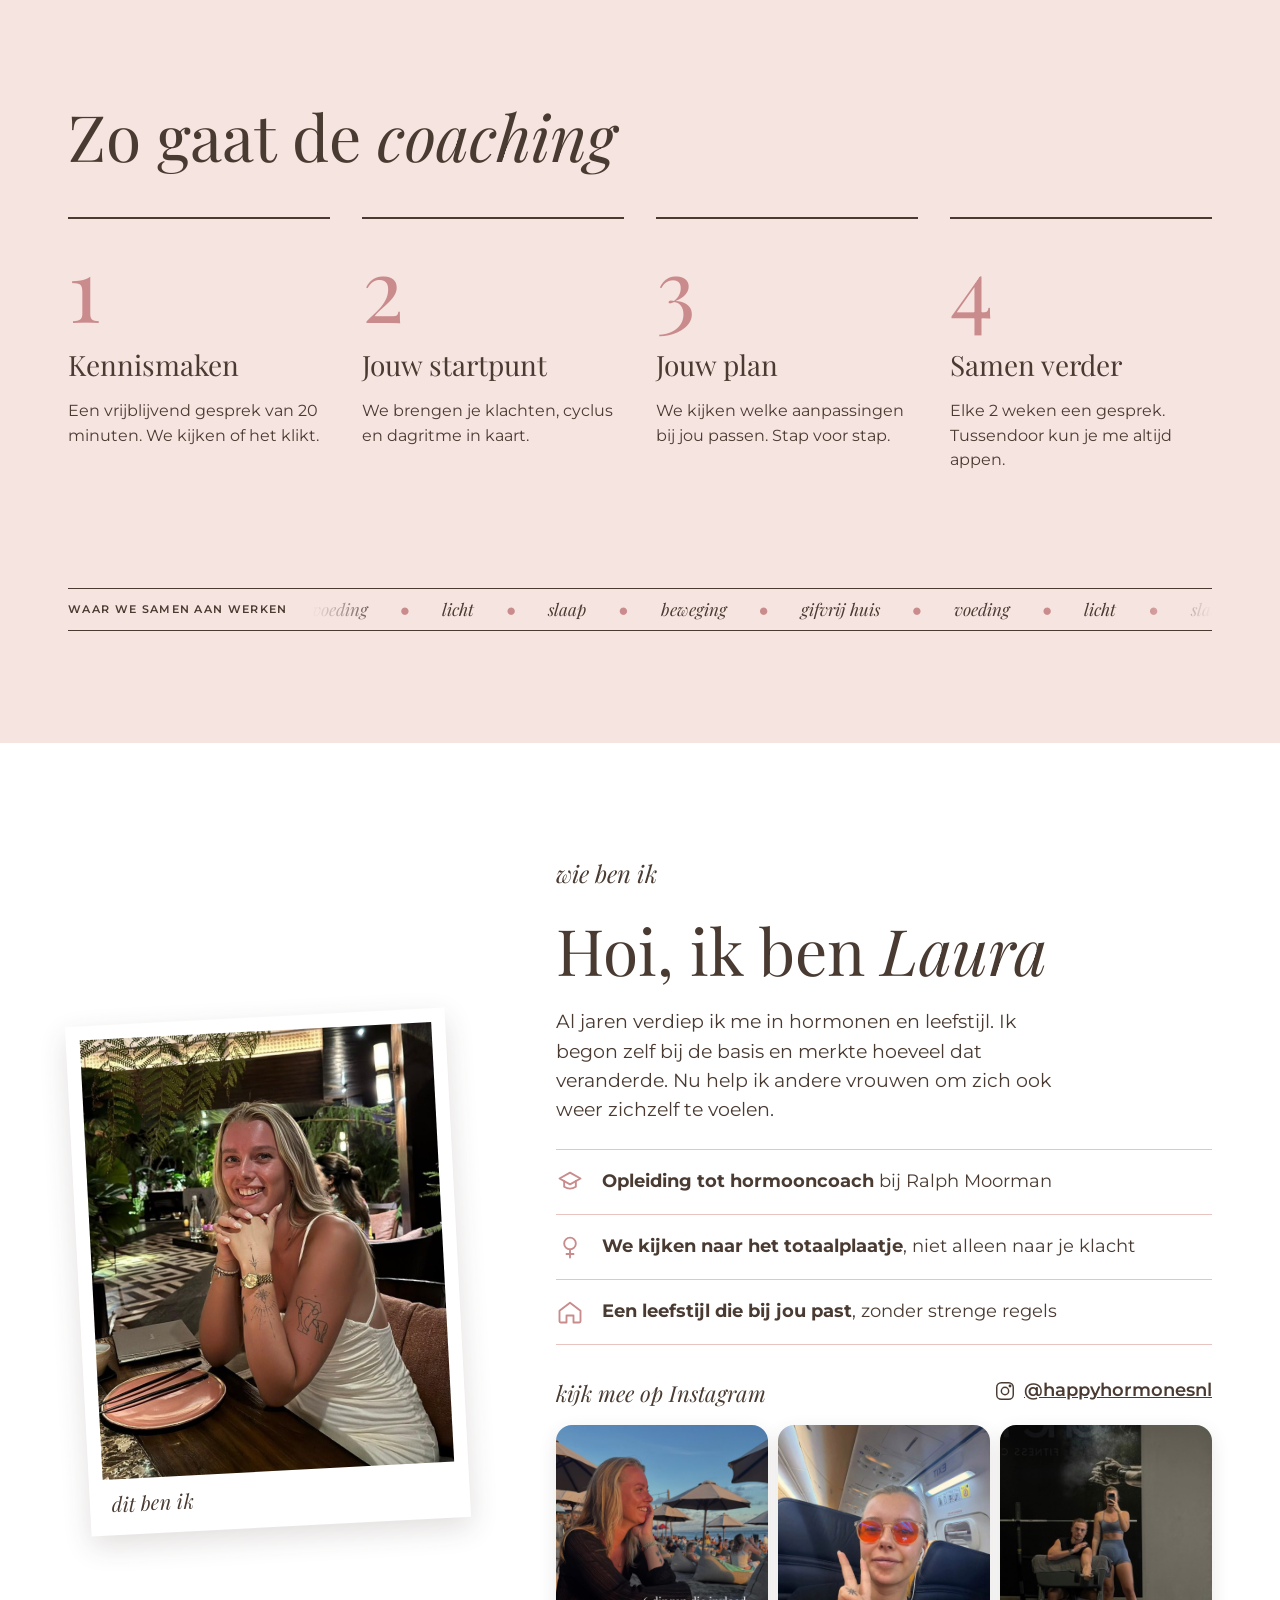
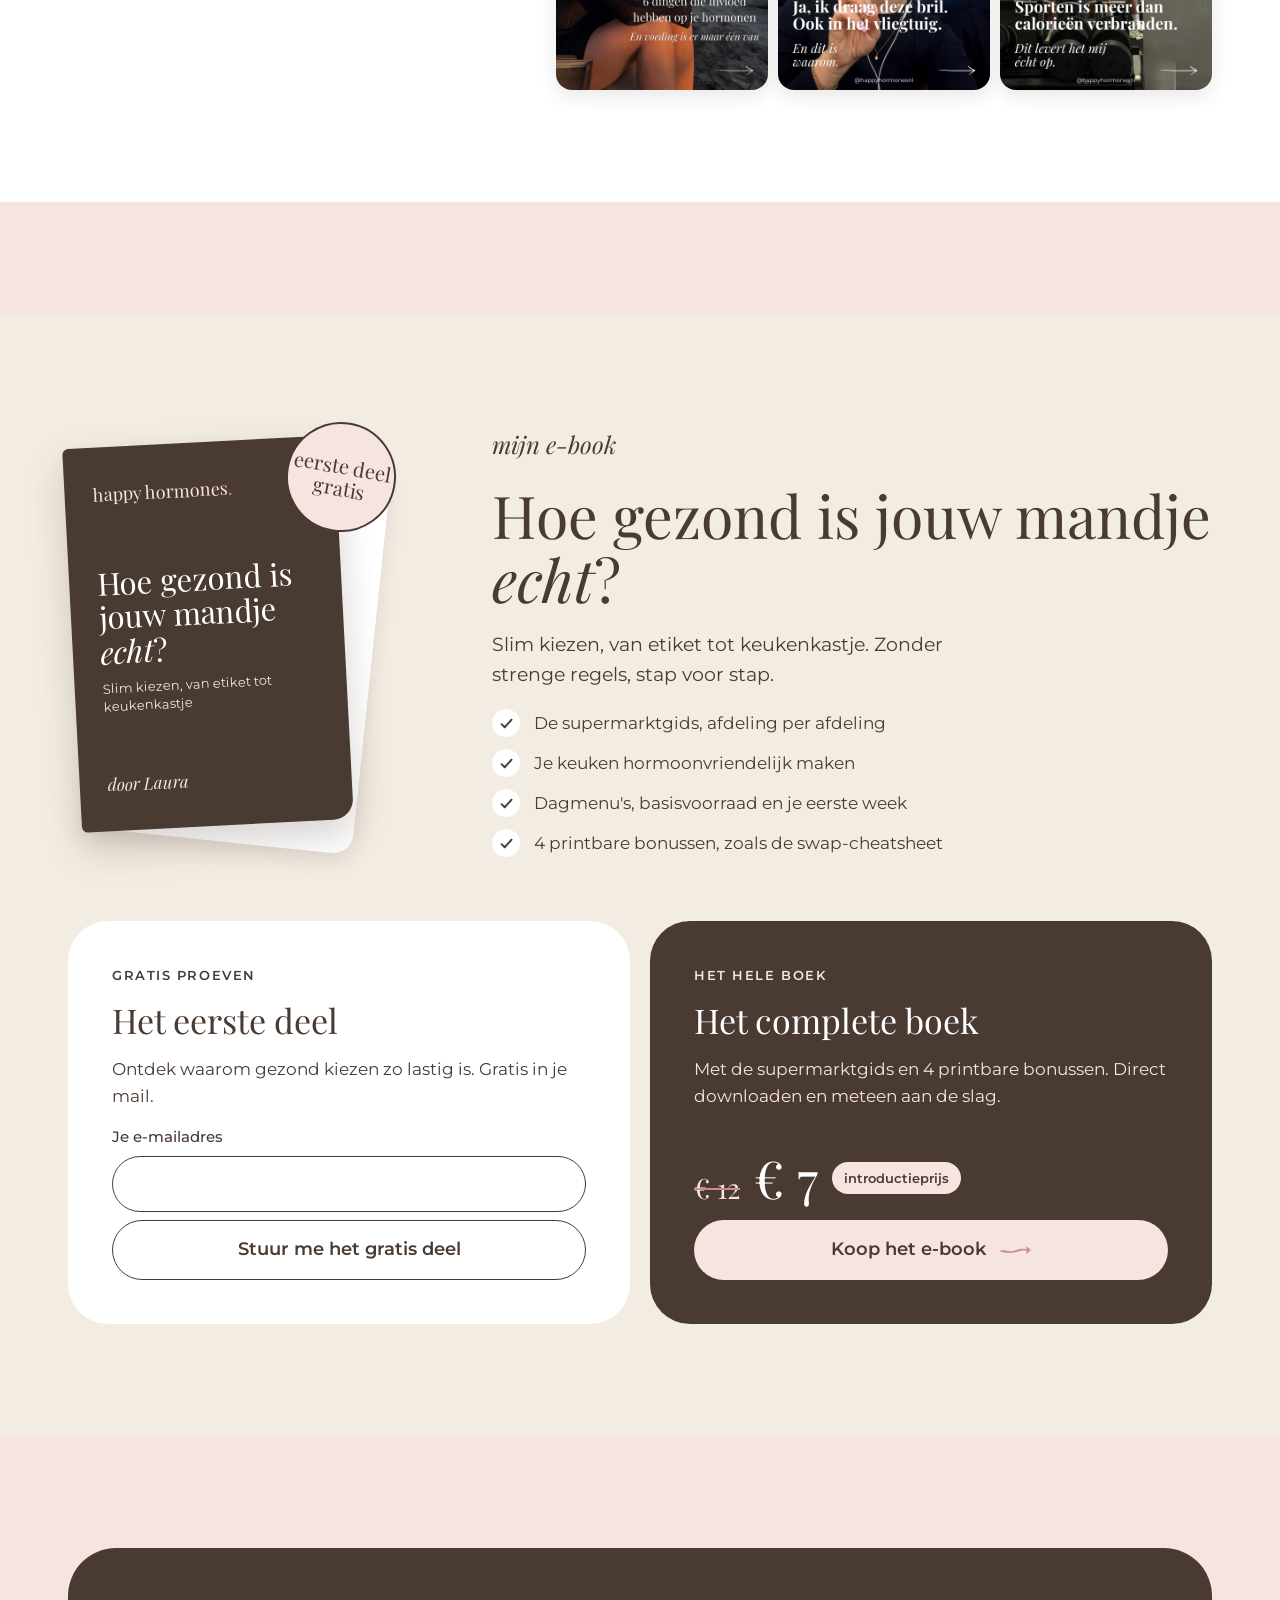
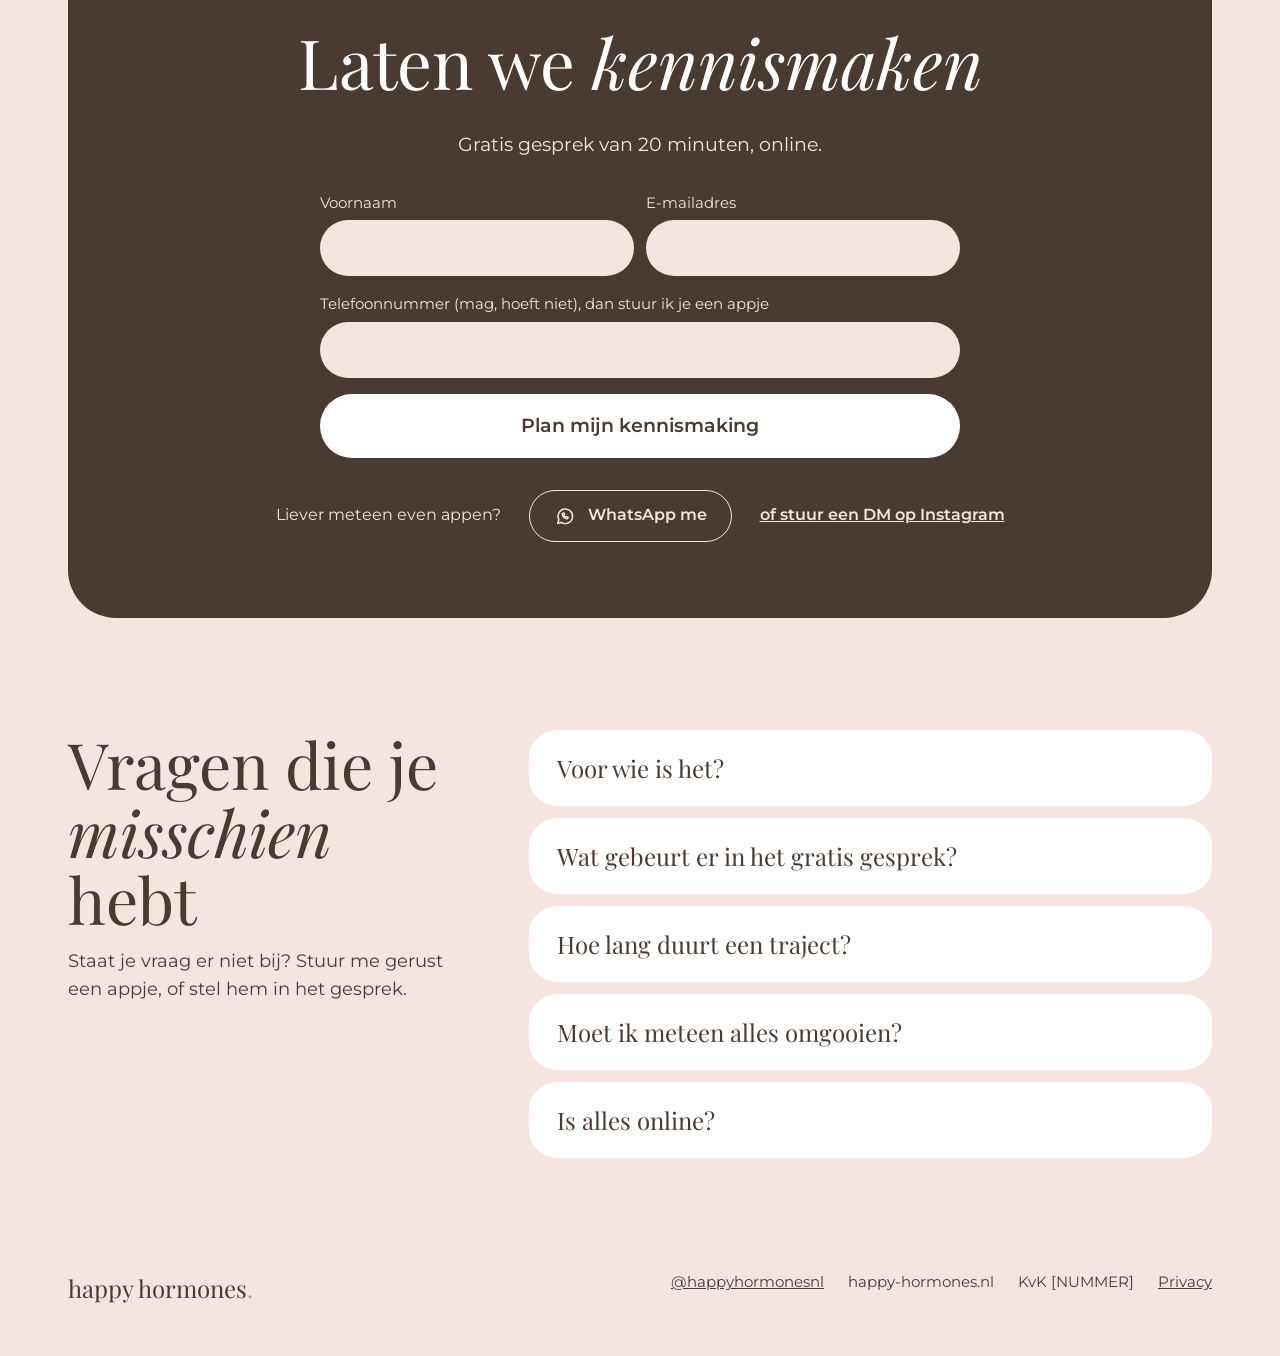
==== commit cf471e37: "Add files via upload" ====
--- a/index.html
+++ b/index.html
@@ -7,7 +7,7 @@
 <meta name="description" content="Ik ben Laura, hormoon- en leefstijlcoach voor vrouwen. Doe de gratis hormoonscan of plan een vrijblijvend gesprek.">
 <meta property="og:title" content="happy hormones · hormoon- en leefstijlcoach voor vrouwen">
 <meta property="og:description" content="Wat als je cyclus je iets probeert te vertellen? Doe de gratis hormoonscan.">
-<meta property="og:image" content="images/laura-hero.jpg">
+<meta property="og:image" content="laura-hero.jpg">
 <link rel="icon" href="favicon.svg" type="image/svg+xml">
 <link rel="preconnect" href="https://fonts.googleapis.com">
 <link rel="preconnect" href="https://fonts.gstatic.com" crossorigin>
@@ -62,7 +62,7 @@
         <defs><path id="ringpath" d="M270 270m-246 0a246 246 0 1 1 492 0a246 246 0 1 1 -492 0"/></defs>
         <text><textPath href="#ringpath" textLength="1540" lengthAdjust="spacing">happy hormones · hormoon- en leefstijlcoach voor vrouwen · terug naar de basis ·</textPath></text>
       </svg>
-      <div class="ring-photo"><img src="images/laura-hero.jpg" alt="Laura lachend bij zonsondergang aan zee"></div>
+      <div class="ring-photo"><img src="laura-hero.jpg" alt="Laura lachend bij zonsondergang aan zee"></div>
       <a href="#ebook" class="sticker"><span class="s1">gratis</span><span class="s2">eerste deel<br>e-book</span><span class="s3">lees nu</span></a>
     </div>
   </div>
@@ -154,7 +154,7 @@
   <div class="wrap wie">
     <div class="wie-photo">
       <div class="polaroid">
-        <img src="images/laura-wie-ben-ik.jpg" alt="Laura lachend aan tafel in een restaurant vol planten">
+        <img src="laura-wie-ben-ik.jpg" alt="Laura lachend aan tafel in een restaurant vol planten">
         <span>dit ben ik</span>
       </div>
     </div>
@@ -173,9 +173,9 @@
           <a href="https://instagram.com/happyhormonesnl" target="_blank" rel="noopener" class="insta-link"><svg aria-hidden="true" width="22" height="22" viewBox="0 0 24 24" fill="none" stroke="#4A3B32" stroke-width="1.6"><rect x="3" y="3" width="18" height="18" rx="5"/><circle cx="12" cy="12" r="4"/><circle cx="17.5" cy="6.5" r="0.8" fill="#4A3B32"/></svg>@happyhormonesnl</a>
         </div>
         <div class="feed">
-          <a href="https://instagram.com/happyhormonesnl" target="_blank" rel="noopener"><img src="images/post-hormonen.jpg" alt="Post: 6 dingen die invloed hebben op je hormonen" loading="lazy"></a>
-          <a href="https://instagram.com/happyhormonesnl" target="_blank" rel="noopener"><img src="images/post-bril.jpg" alt="Post: Ja, ik draag deze bril. Ook in het vliegtuig." loading="lazy"></a>
-          <a href="https://instagram.com/happyhormonesnl" target="_blank" rel="noopener"><img src="images/post-sporten.jpg" alt="Post: Sporten is meer dan calorieën verbranden." loading="lazy"></a>
+          <a href="https://instagram.com/happyhormonesnl" target="_blank" rel="noopener"><img src="post-hormonen.jpg" alt="Post: 6 dingen die invloed hebben op je hormonen" loading="lazy"></a>
+          <a href="https://instagram.com/happyhormonesnl" target="_blank" rel="noopener"><img src="post-bril.jpg" alt="Post: Ja, ik draag deze bril. Ook in het vliegtuig." loading="lazy"></a>
+          <a href="https://instagram.com/happyhormonesnl" target="_blank" rel="noopener"><img src="post-sporten.jpg" alt="Post: Sporten is meer dan calorieën verbranden." loading="lazy"></a>
         </div>
       </div>
     </div>
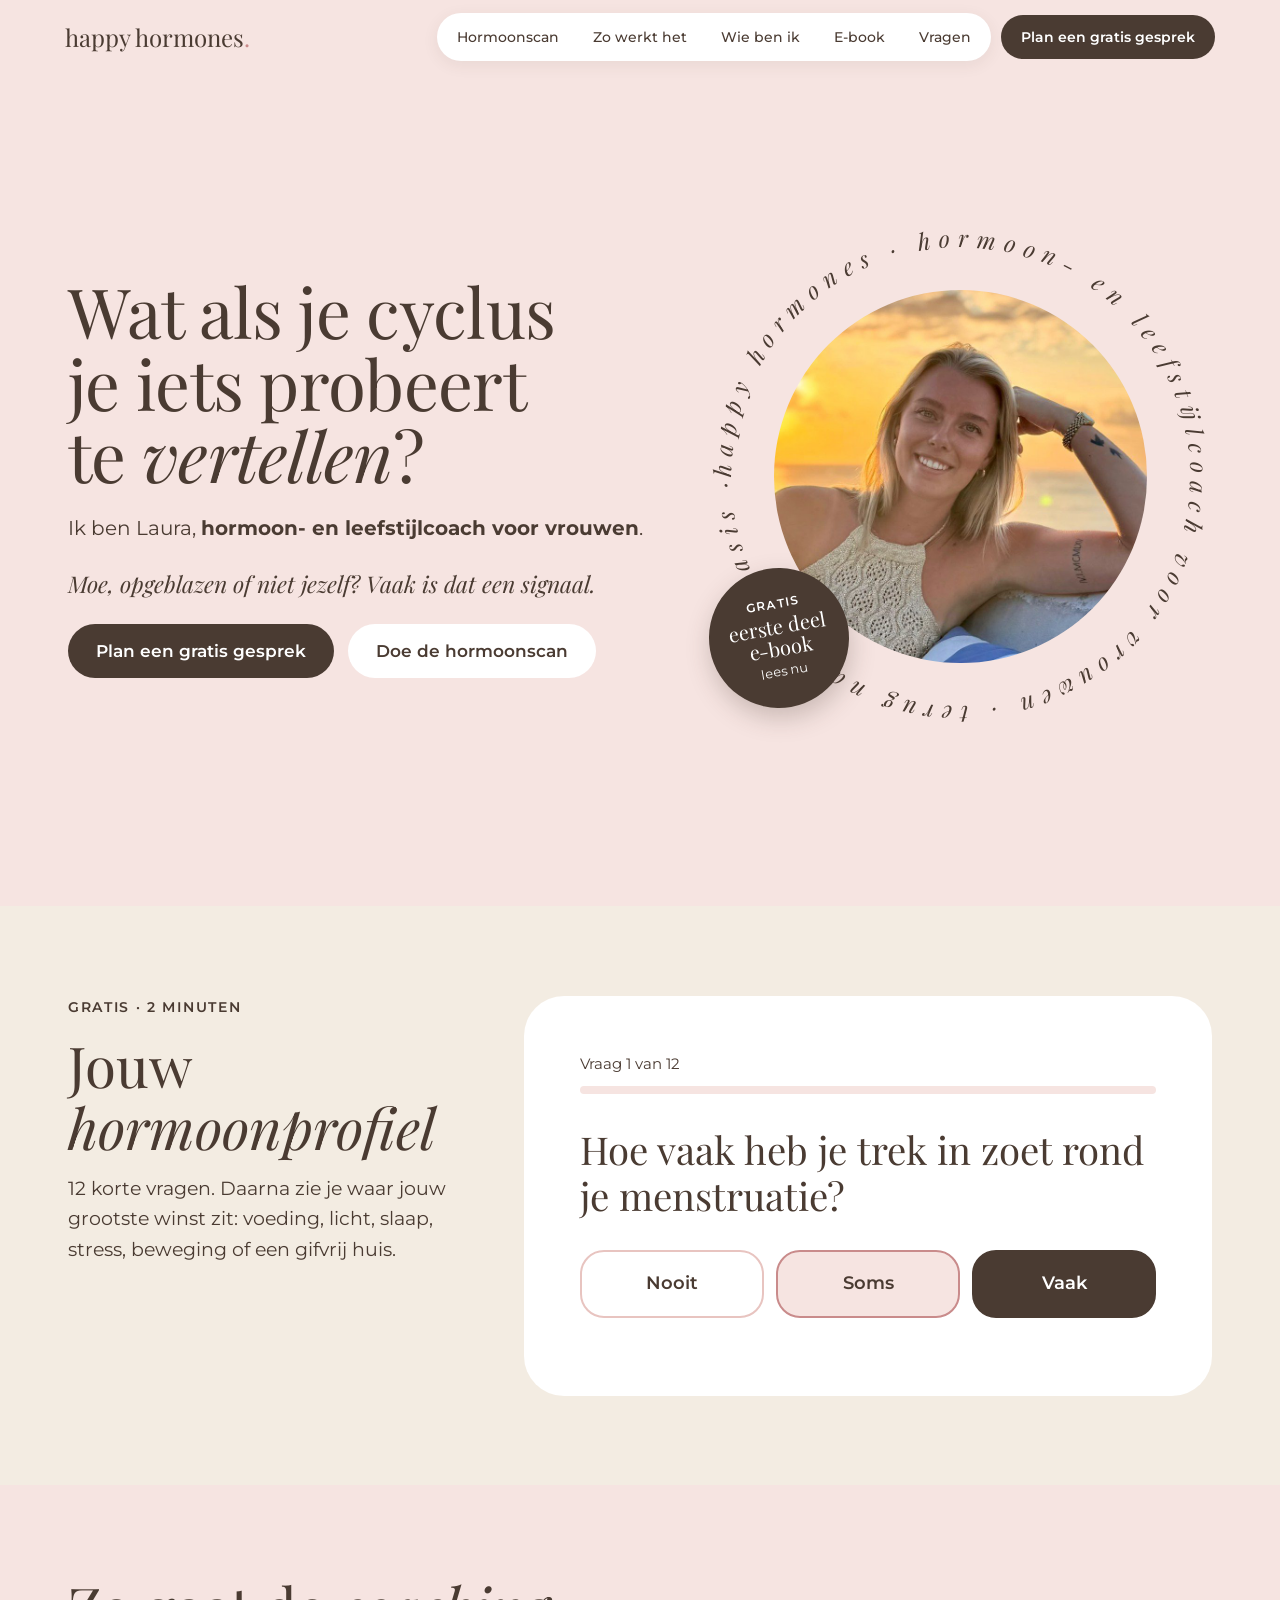
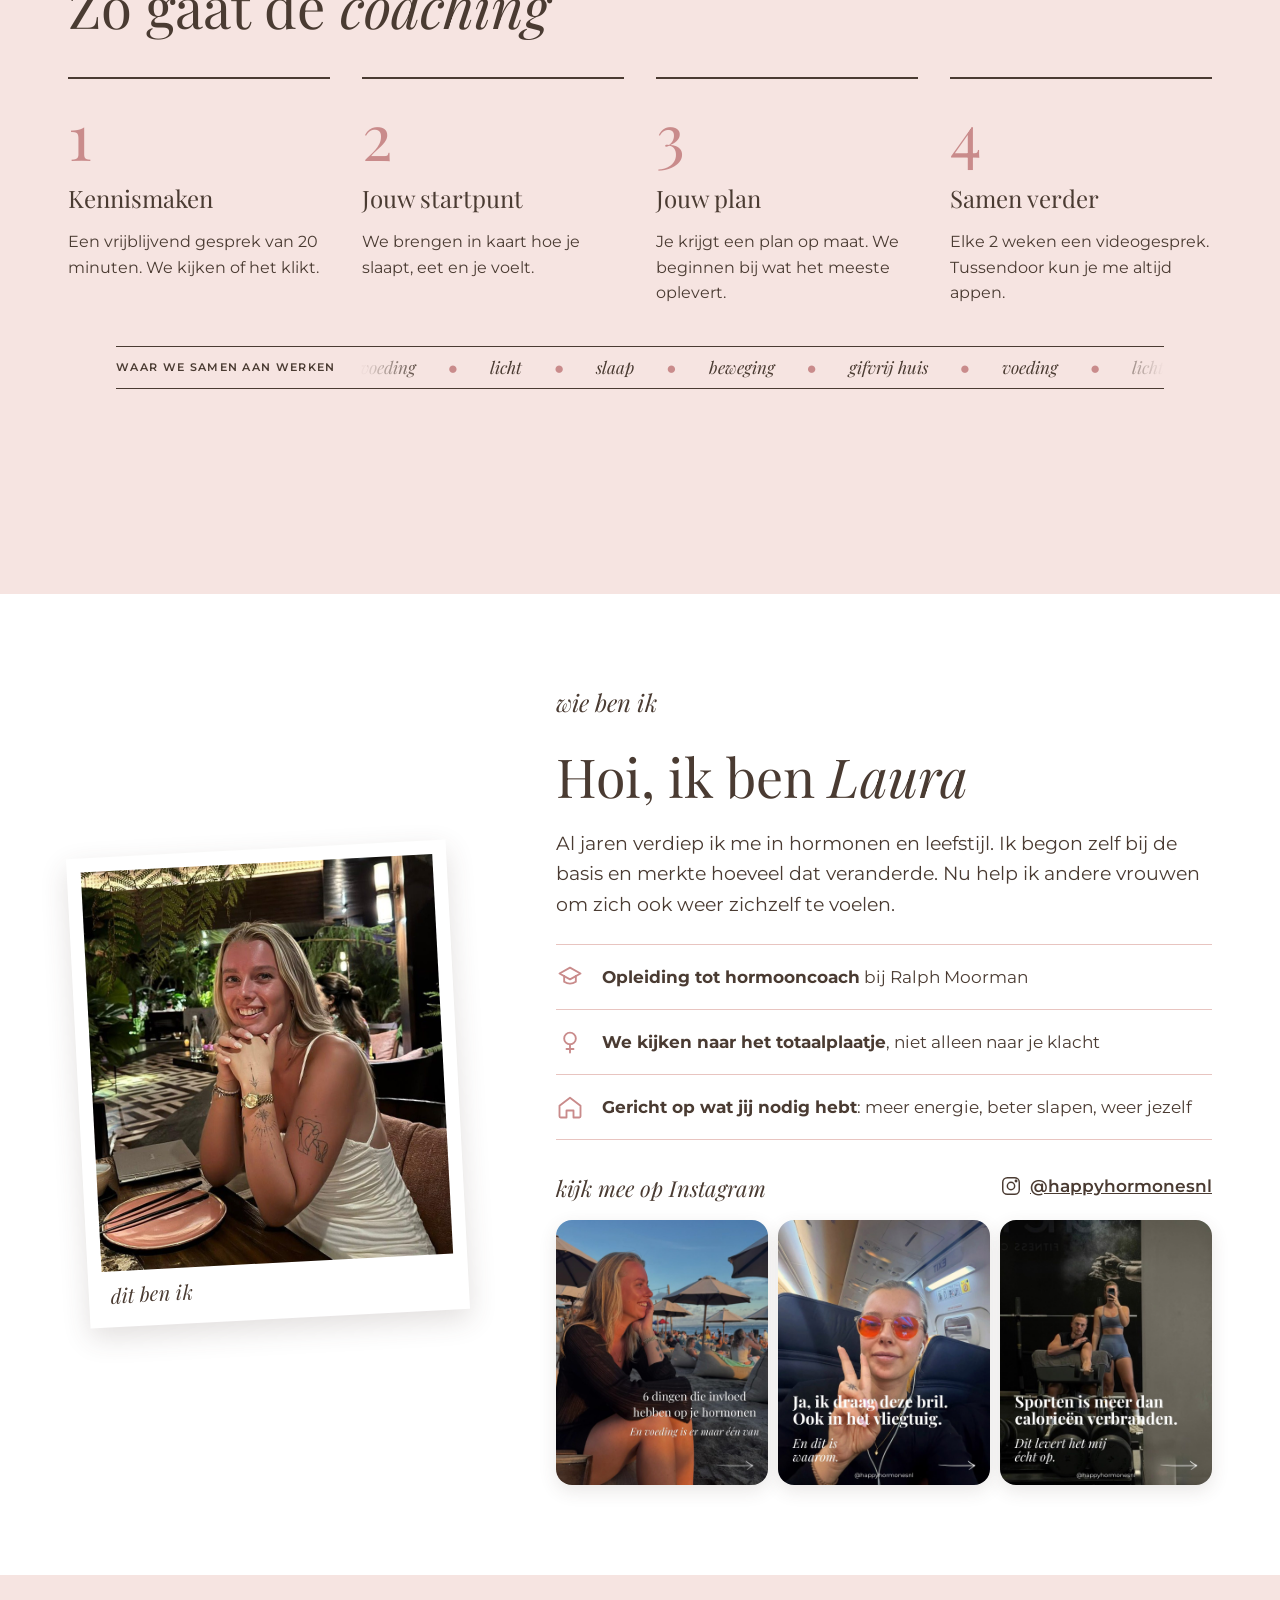
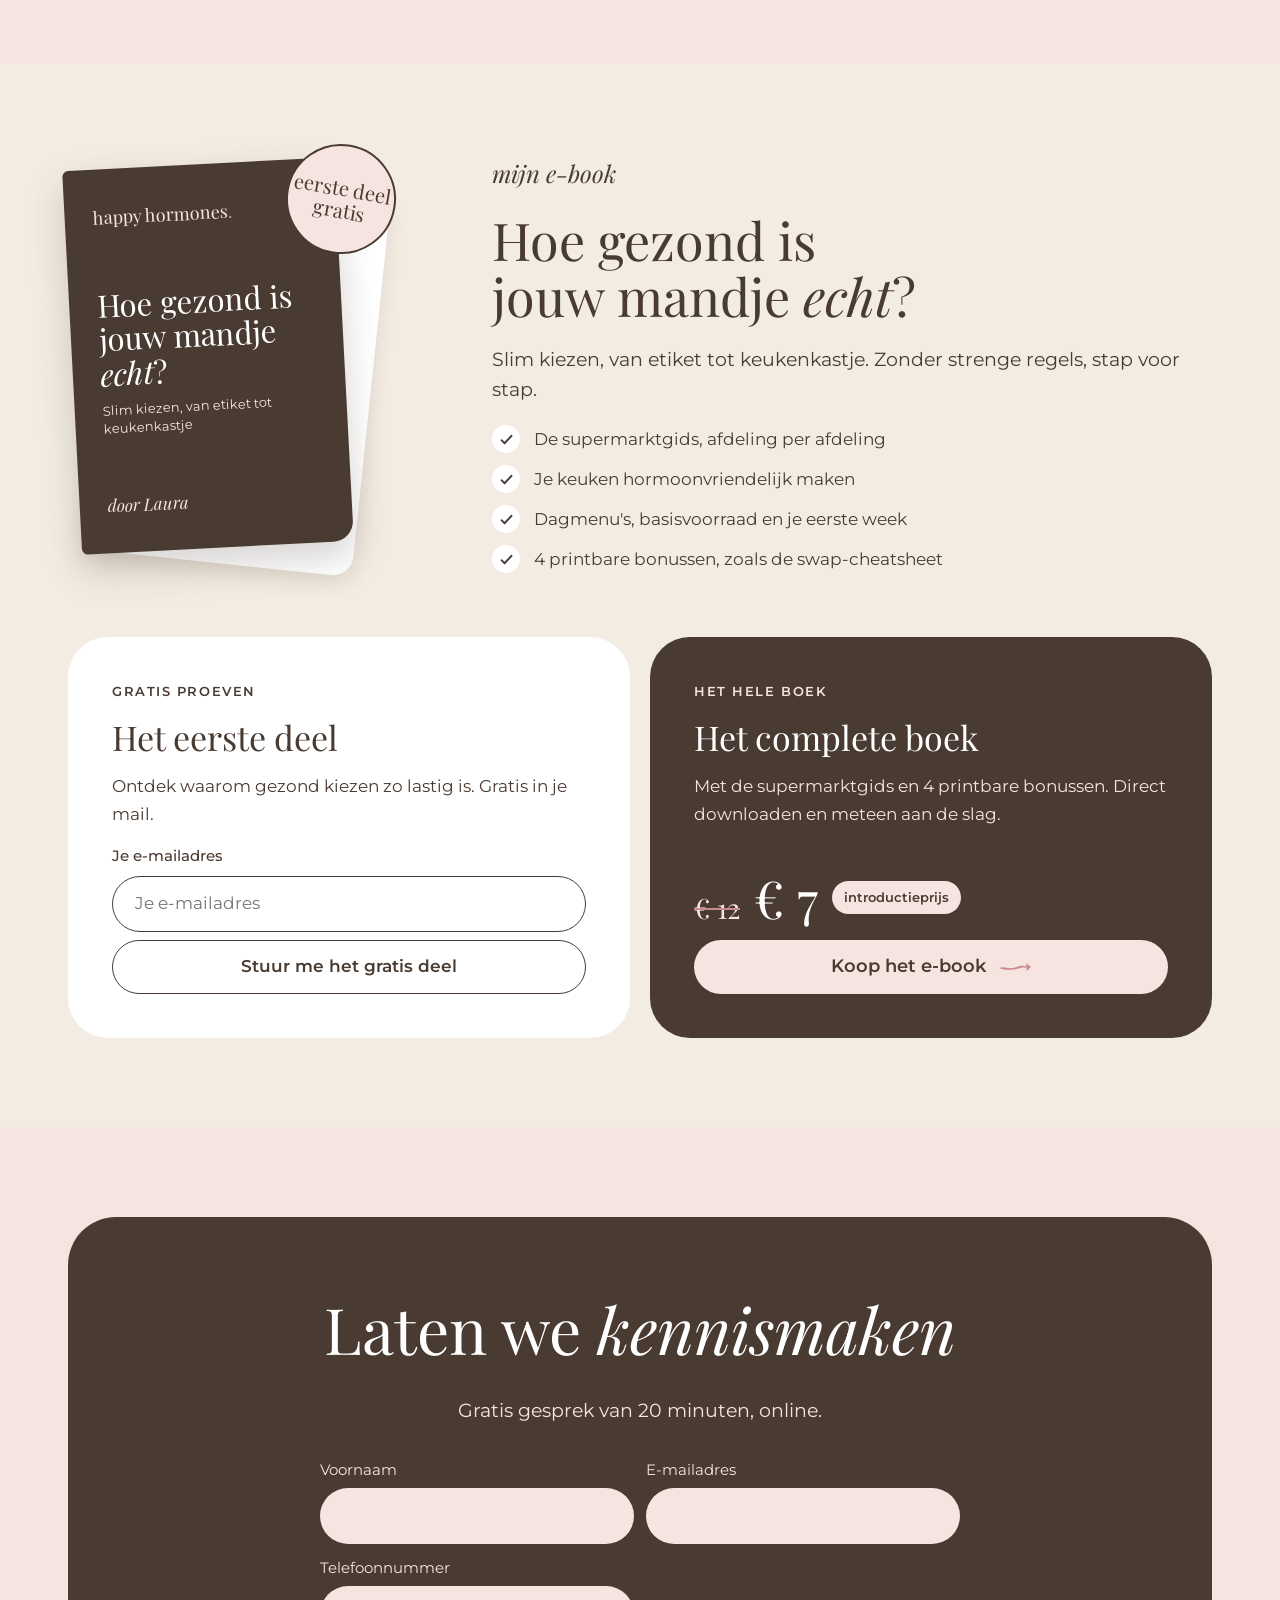
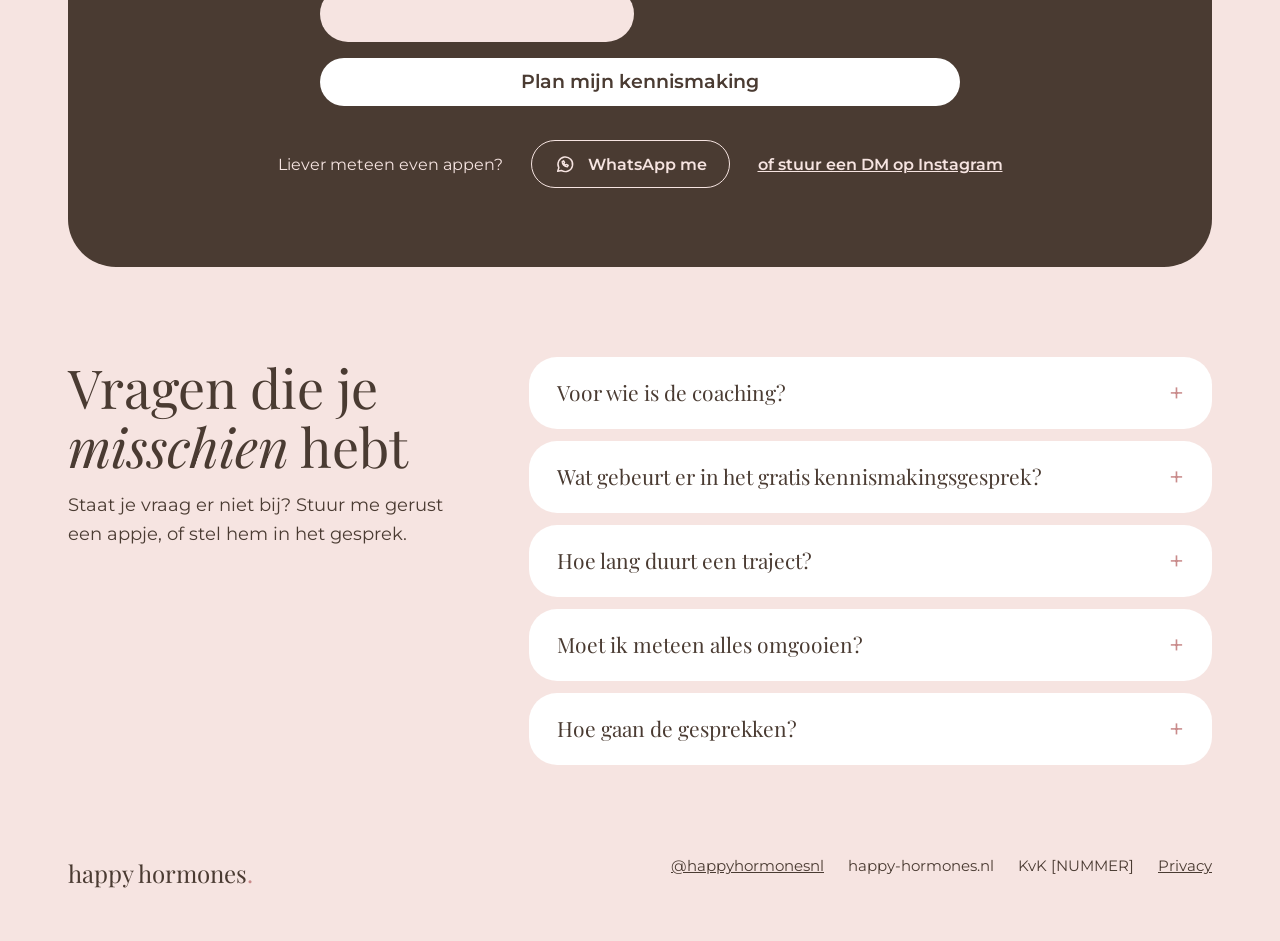
==== commit b3520b98: "Add files via upload" ====
--- a/index.html
+++ b/index.html
@@ -12,7 +12,7 @@
 <link rel="preconnect" href="https://fonts.googleapis.com">
 <link rel="preconnect" href="https://fonts.gstatic.com" crossorigin>
 <link href="https://fonts.googleapis.com/css2?family=Montserrat:wght@400;500;600&family=Playfair+Display:ital,wght@0,400;0,600;1,400&display=swap" rel="stylesheet">
-<link rel="stylesheet" href="style.css">
+<link rel="stylesheet" href="style.css?v=3">
 </head>
 <body>
 
@@ -129,25 +129,24 @@
   <h2>Zo gaat de <em>coaching</em></h2>
   <div class="steps">
     <div class="step"><span class="num" aria-hidden="true">1</span><h3>Kennismaken</h3><p>Een vrijblijvend gesprek van 20 minuten. We kijken of het klikt.</p></div>
-    <div class="step"><span class="num" aria-hidden="true">2</span><h3>Jouw startpunt</h3><p>We brengen je klachten, cyclus en dagritme in kaart.</p></div>
-    <div class="step"><span class="num" aria-hidden="true">3</span><h3>Jouw plan</h3><p>We kijken welke aanpassingen bij jou passen. Stap voor stap.</p></div>
-    <div class="step"><span class="num" aria-hidden="true">4</span><h3>Samen verder</h3><p>Elke 2 weken een gesprek. Tussendoor kun je me altijd appen.</p></div>
-  </div>
-</section>
-
-<div class="ticker-wrap">
-  <div class="ticker" aria-label="Waar we samen aan werken">
-    <span class="ticker-label">Waar we samen aan werken</span>
-    <div class="ticker-mask">
-      <div class="ticker-track">
-        <span>voeding</span><i>●</i><span>licht</span><i>●</i><span>slaap</span><i>●</i><span>beweging</span><i>●</i><span>gifvrij huis</span><i>●</i>
-        <span aria-hidden="true">voeding</span><i>●</i><span aria-hidden="true">licht</span><i>●</i><span aria-hidden="true">slaap</span><i>●</i><span aria-hidden="true">beweging</span><i>●</i><span aria-hidden="true">gifvrij huis</span><i>●</i>
-        <span aria-hidden="true">voeding</span><i>●</i><span aria-hidden="true">licht</span><i>●</i><span aria-hidden="true">slaap</span><i>●</i><span aria-hidden="true">beweging</span><i>●</i><span aria-hidden="true">gifvrij huis</span><i>●</i>
-        <span aria-hidden="true">voeding</span><i>●</i><span aria-hidden="true">licht</span><i>●</i><span aria-hidden="true">slaap</span><i>●</i><span aria-hidden="true">beweging</span><i>●</i><span aria-hidden="true">gifvrij huis</span><i>●</i>
-      </div>
-    </div>
-  </div>
-</div>
+    <div class="step"><span class="num" aria-hidden="true">2</span><h3>Jouw startpunt</h3><p>We brengen in kaart hoe je slaapt, eet en je voelt.</p></div>
+    <div class="step"><span class="num" aria-hidden="true">3</span><h3>Jouw plan</h3><p>Je krijgt een plan op maat. We beginnen bij wat het meeste oplevert.</p></div>
+    <div class="step"><span class="num" aria-hidden="true">4</span><h3>Samen verder</h3><p>Elke 2 weken een videogesprek. Tussendoor kun je me altijd appen.</p></div>
+  </div>
+  <div class="ticker-wrap">
+    <div class="ticker" aria-label="Waar we samen aan werken">
+      <span class="ticker-label">Waar we samen aan werken</span>
+      <div class="ticker-mask">
+        <div class="ticker-track">
+          <span>voeding</span><i>●</i><span>licht</span><i>●</i><span>slaap</span><i>●</i><span>beweging</span><i>●</i><span>gifvrij huis</span><i>●</i>
+          <span aria-hidden="true">voeding</span><i>●</i><span aria-hidden="true">licht</span><i>●</i><span aria-hidden="true">slaap</span><i>●</i><span aria-hidden="true">beweging</span><i>●</i><span aria-hidden="true">gifvrij huis</span><i>●</i>
+          <span aria-hidden="true">voeding</span><i>●</i><span aria-hidden="true">licht</span><i>●</i><span aria-hidden="true">slaap</span><i>●</i><span aria-hidden="true">beweging</span><i>●</i><span aria-hidden="true">gifvrij huis</span><i>●</i>
+          <span aria-hidden="true">voeding</span><i>●</i><span aria-hidden="true">licht</span><i>●</i><span aria-hidden="true">slaap</span><i>●</i><span aria-hidden="true">beweging</span><i>●</i><span aria-hidden="true">gifvrij huis</span><i>●</i>
+        </div>
+      </div>
+    </div>
+  </div>
+</section>
 
 <!-- ===== WIE BEN IK ===== -->
 <section id="wie" class="band-white">
@@ -165,7 +164,7 @@
       <div class="trust">
         <div><svg aria-hidden="true" width="28" height="28" viewBox="0 0 24 24" fill="none" stroke="#C98B8B" stroke-width="1.6" stroke-linecap="round" stroke-linejoin="round"><path d="M3 9l9-5 9 5-9 5z"/><path d="M7 11v5c3 2 7 2 10 0v-5"/></svg><span><strong>Opleiding tot hormooncoach</strong> bij Ralph Moorman</span></div>
         <div><svg aria-hidden="true" width="28" height="28" viewBox="0 0 24 24" fill="none" stroke="#C98B8B" stroke-width="1.6" stroke-linecap="round" stroke-linejoin="round"><circle cx="12" cy="9" r="5"/><path d="M12 14v7M9 18h6"/></svg><span><strong>We kijken naar het totaalplaatje</strong>, niet alleen naar je klacht</span></div>
-        <div><svg aria-hidden="true" width="28" height="28" viewBox="0 0 24 24" fill="none" stroke="#C98B8B" stroke-width="1.6" stroke-linecap="round" stroke-linejoin="round"><path d="M3 11l9-7 9 7v9a1 1 0 0 1-1 1h-5v-6h-6v6H4a1 1 0 0 1-1-1z"/></svg><span><strong>Een leefstijl die bij jou past</strong>, zonder strenge regels</span></div>
+        <div><svg aria-hidden="true" width="28" height="28" viewBox="0 0 24 24" fill="none" stroke="#C98B8B" stroke-width="1.6" stroke-linecap="round" stroke-linejoin="round"><path d="M3 11l9-7 9 7v9a1 1 0 0 1-1 1h-5v-6h-6v6H4a1 1 0 0 1-1-1z"/></svg><span><strong>Gericht op wat jij nodig hebt</strong>: meer energie, beter slapen, weer jezelf</span></div>
       </div>
       <div class="stack-12">
         <div class="insta-head">
@@ -215,7 +214,7 @@
         <!-- KOPPELEN: MailerLite-formulier voor het gratis deel (zie README). -->
         <form id="ebookForm" class="stack-8">
           <label for="ebookMail">Je e-mailadres</label>
-          <input id="ebookMail" name="email" type="email" autocomplete="email" required>
+          <input id="ebookMail" name="email" type="email" autocomplete="email" placeholder="Je e-mailadres" required>
           <button type="submit" class="btn btn-outline btn-lg">Stuur me het gratis deel</button>
         </form>
         <p id="ebookThanks" class="thanks" aria-live="polite" hidden>Hij staat in je inbox. Veel leesplezier!</p>
@@ -246,8 +245,8 @@
       <div class="grid-fields">
         <div class="field"><label for="planNaam">Voornaam</label><input id="planNaam" name="name" type="text" autocomplete="given-name" required></div>
         <div class="field"><label for="planMail">E-mailadres</label><input id="planMail" name="email" type="email" autocomplete="email" required></div>
-      </div>
-      <div class="field"><label for="planTel">Telefoonnummer (mag, hoeft niet), dan stuur ik je een appje</label><input id="planTel" name="phone" type="tel" autocomplete="tel"></div>
+        <div class="field"><label for="planTel">Telefoonnummer</label><input id="planTel" name="phone" type="tel" autocomplete="tel"></div>
+      </div>
       <button type="submit" class="btn btn-white btn-xl">Plan mijn kennismaking</button>
     </form>
     <div id="planThanks" class="plan-thanks" aria-live="polite" hidden>
@@ -271,11 +270,11 @@
     <p>Staat je vraag er niet bij? Stuur me gerust een appje, of stel hem in het gesprek.</p>
   </div>
   <div class="faq-list">
-    <details><summary>Voor wie is het?</summary><p>Voor vrouwen die zich beter willen voelen. Slecht slapen, moe wakker worden, trek in zoet of stemmingswisselingen: het heeft allemaal met je hormonen te maken.</p></details>
-    <details><summary>Wat gebeurt er in het gratis gesprek?</summary><p>Je vertelt waar je tegenaan loopt. Ik vertel eerlijk of en hoe ik je kan helpen. Zonder verplichtingen.</p></details>
-    <details><summary>Hoe lang duurt een traject?</summary><p>Dat bespreken we samen in het gratis gesprek, zodat het past bij jou.</p></details>
-    <details><summary>Moet ik meteen alles omgooien?</summary><p>Nee. We werken met kleine stappen die passen in jouw leven, zonder strenge regels.</p></details>
-    <details><summary>Is alles online?</summary><p>Ja, alle gesprekken zijn online. Waar je ook woont.</p></details>
+    <details><summary>Voor wie is de coaching?</summary><p>Voor vrouwen die voelen dat er iets niet klopt. Moe wakker worden, slecht slapen, een opgeblazen buik, trek in zoet of stemmingswisselingen. Vaak zijn dat signalen van je hormonen, en daar kun je met je leefstijl veel aan doen.</p></details>
+    <details><summary>Wat gebeurt er in het gratis kennismakingsgesprek?</summary><p>In 20 minuten vertel je waar je tegenaan loopt en wat je graag anders wilt. Ik vertel je eerlijk of ik je kan helpen en hoe dat eruitziet. Je zit nergens aan vast.</p></details>
+    <details><summary>Hoe lang duurt een traject?</summary><p>Dat verschilt per persoon. In het kennismakingsgesprek kijken we samen wat bij jou past.</p></details>
+    <details><summary>Moet ik meteen alles omgooien?</summary><p>Nee. We beginnen bij wat voor jou het meeste verschil maakt en bouwen van daaruit verder. Soms is dat een kleine aanpassing, soms wat meer. Jij bepaalt het tempo.</p></details>
+    <details><summary>Hoe gaan de gesprekken?</summary><p>Elke 2 weken hebben we een videogesprek, dus je kunt overal meedoen. Tussendoor kun je me appen als je vastloopt of een vraag hebt.</p></details>
   </div>
 </section>
 
@@ -291,6 +290,6 @@
   </div>
 </footer>
 
-<script src="script.js"></script>
+<script src="script.js?v=3"></script>
 </body>
 </html>
--- a/style.css
+++ b/style.css
@@ -8,19 +8,21 @@
   --serif:'Playfair Display', Georgia, serif;
   --sans:'Montserrat','Helvetica Neue',Arial,sans-serif;
   --pad-x:clamp(20px,5vw,48px);
-  --pad-y:clamp(56px,9vw,112px);
+  --pad-y:clamp(48px,7vw,96px);
+  --head-h:68px;
 }
 *{box-sizing:border-box}
 [hidden]{display:none !important}
 html{scroll-behavior:smooth}
-body{margin:0;background:var(--roze);color:var(--bruin);font-family:var(--sans);font-size:18px;line-height:1.55;overflow-x:hidden}
+body{margin:0;background:var(--roze);color:var(--bruin);font-family:var(--sans);font-size:17px;line-height:1.6;overflow-x:hidden;-webkit-font-smoothing:antialiased;text-rendering:optimizeLegibility}
 img{max-width:100%}
 a{color:var(--bruin)}a:hover{color:var(--zacht)}
 h1,h2,h3{font-family:var(--serif);font-weight:400;margin:0}
-h2{font-size:clamp(40px,5vw,64px);line-height:1.05}
+h2{font-size:clamp(34px,4.2vw,56px);line-height:1.1;text-wrap:balance}
+h1{text-wrap:balance}
 em{font-style:italic}
 p{margin:0}
-section{scroll-margin-top:96px}
+section{scroll-margin-top:84px}
 .wrap{max-width:1240px;margin:0 auto;padding-left:var(--pad-x);padding-right:var(--pad-x)}
 .dot{color:var(--oudroze)}
 .sr{position:absolute;width:1px;height:1px;overflow:hidden;clip:rect(0 0 0 0)}
@@ -230,3 +232,97 @@
   html{scroll-behavior:auto}
   .ring,.ticker-track{animation:none}
 }
+
+/* =========================================================
+   UX-optimalisatie
+   - menubalk ~68px (richtlijn 56-72px)
+   - eerste blok past in één laptopscherm (vanaf ±650px hoogte)
+   - leesbare regellengte, duidelijke focus voor toetsenbord
+   - knoppen minimaal 44-48px hoog (tikdoel)
+   ========================================================= */
+
+/* toegankelijkheid: zichtbare focus */
+a:focus-visible,button:focus-visible,summary:focus-visible,input:focus-visible{outline:3px solid var(--oudroze);outline-offset:3px;border-radius:12px}
+input:focus{outline:none;border-color:var(--oudroze);box-shadow:0 0 0 3px rgba(201,139,139,.35)}
+::selection{background:var(--lichtroze)}
+
+/* leesbare regellengte */
+.hero-sub,.hero-hook,.lead,.scan-intro p,.faq-intro p,.step p{max-width:60ch}
+
+/* menubalk compacter */
+.head{padding:12px 32px}
+.logo{font-size:24px}
+.pill{padding:4px}
+.pill a{min-height:40px;padding:0 16px;font-size:14px}
+.btn{min-height:48px;padding:0 22px}
+.cta{min-height:44px;padding:0 20px;font-size:14px}
+.burger{width:44px;height:44px}
+.topbar.scrolled{padding-top:10px}
+.topbar.scrolled .head{padding:5px 8px 5px 18px}
+.topbar.scrolled .logo{font-size:20px}
+
+/* eerste blok: past in één scherm */
+.hero{min-height:calc(100svh - var(--head-h));padding-top:clamp(8px,2vh,24px);padding-bottom:clamp(24px,5vh,56px);gap:24px 56px;align-content:center}
+.hero-text{gap:clamp(14px,2.4vh,24px)}
+.hero h1{font-size:clamp(38px,min(5.4vw,9vh),80px);line-height:1.04;letter-spacing:-.01em}
+.hero-sub{font-size:clamp(17px,2.4vh,20px)}
+.hero-hook{font-size:clamp(19px,2.8vh,23px)}
+.btn-lg{min-height:54px;padding:0 28px}
+.hero-text{flex:1 1 420px}
+.hero-visual{flex:0 0 auto;width:min(44%,520px,calc(100svh - var(--head-h) - 64px));min-width:300px}
+.ring-box{width:100%}
+.sticker{width:140px;height:140px}
+.s2{font-size:20px}
+
+/* koppen en ritme */
+.scan-intro h2,.steps-section h2{font-size:clamp(34px,4.4vw,60px)}
+.signup h2{font-size:clamp(36px,5vw,64px)}
+.ebook-text h2{font-size:clamp(32px,4.2vw,52px)}
+.steps-section{gap:40px}
+.num{font-size:64px}
+.step h3{font-size:24px}
+
+/* scan */
+.scan-card{min-height:400px;border-radius:40px}
+.question{font-size:clamp(26px,3vw,40px)}
+.ans{min-height:68px;border-radius:24px;font-size:18px;transition:transform .15s,box-shadow .15s}
+.ans:hover{transform:translateY(-2px);box-shadow:0 6px 16px rgba(74,59,50,.12)}
+
+/* knoppen: duidelijke hover */
+.btn{transition:background .2s,color .2s,transform .15s}
+.btn:hover{transform:translateY(-1px)}
+.btn-white:hover{background:#fffaf9;color:var(--bruin)}
+.btn-outline:hover{background:var(--bruin);color:var(--wit)}
+.btn-pink:hover{background:var(--wit);color:var(--bruin)}
+
+/* foto's iets compacter */
+.polaroid img{height:400px}
+
+/* vragen: duidelijk dat je kunt openklikken */
+summary{font-size:21px;min-height:60px;list-style:none;justify-content:space-between;gap:16px}
+summary::-webkit-details-marker{display:none}
+summary::after{content:"+";font-family:var(--sans);font-size:26px;line-height:1;color:var(--oudroze);transition:transform .2s;flex:0 0 auto}
+details[open] summary::after{transform:rotate(45deg)}
+
+/* tablet */
+@media (max-width:900px){
+  .hero{min-height:auto;padding-top:24px}
+  .hero-visual{flex:1 1 100%;width:auto;min-width:0}
+  .ring-box{width:min(100%,440px)}
+}
+/* telefoon */
+@media (max-width:600px){
+  :root{--head-h:56px}
+  body{font-size:16px}
+  .head,.topbar.scrolled .head{padding:6px 8px 6px 14px}
+  .hero{padding-top:16px;padding-bottom:40px;gap:28px}
+  .hero h1{font-size:clamp(34px,9.5vw,44px)}
+  .hero .row .btn{flex:1 1 100%}
+  .ring-box{width:min(100%,340px)}
+  .sticker{transform:rotate(-10deg) scale(.78);transform-origin:left bottom}
+  .answers{gap:8px}
+  .ans{min-height:60px;font-size:16px;border-radius:20px}
+  .polaroid img{height:340px}
+  summary{font-size:19px}
+  .num{font-size:52px}
+}
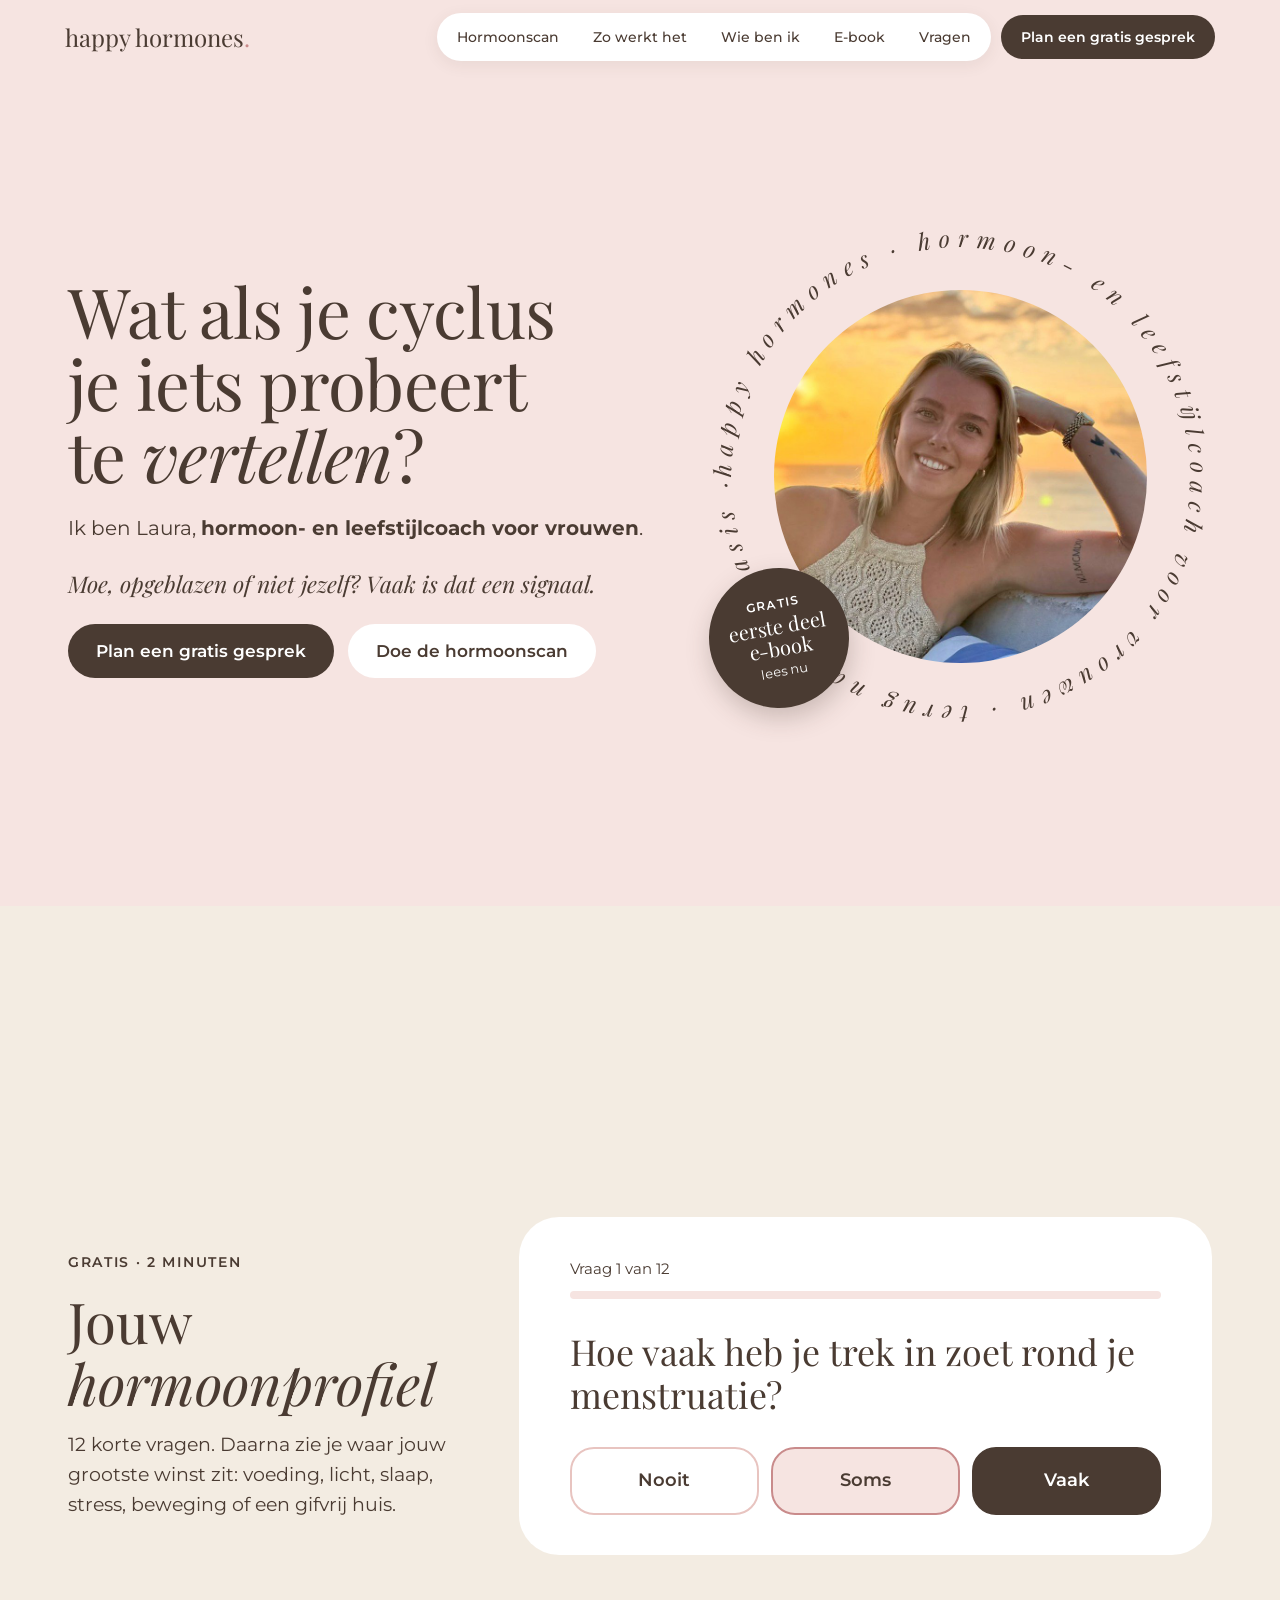
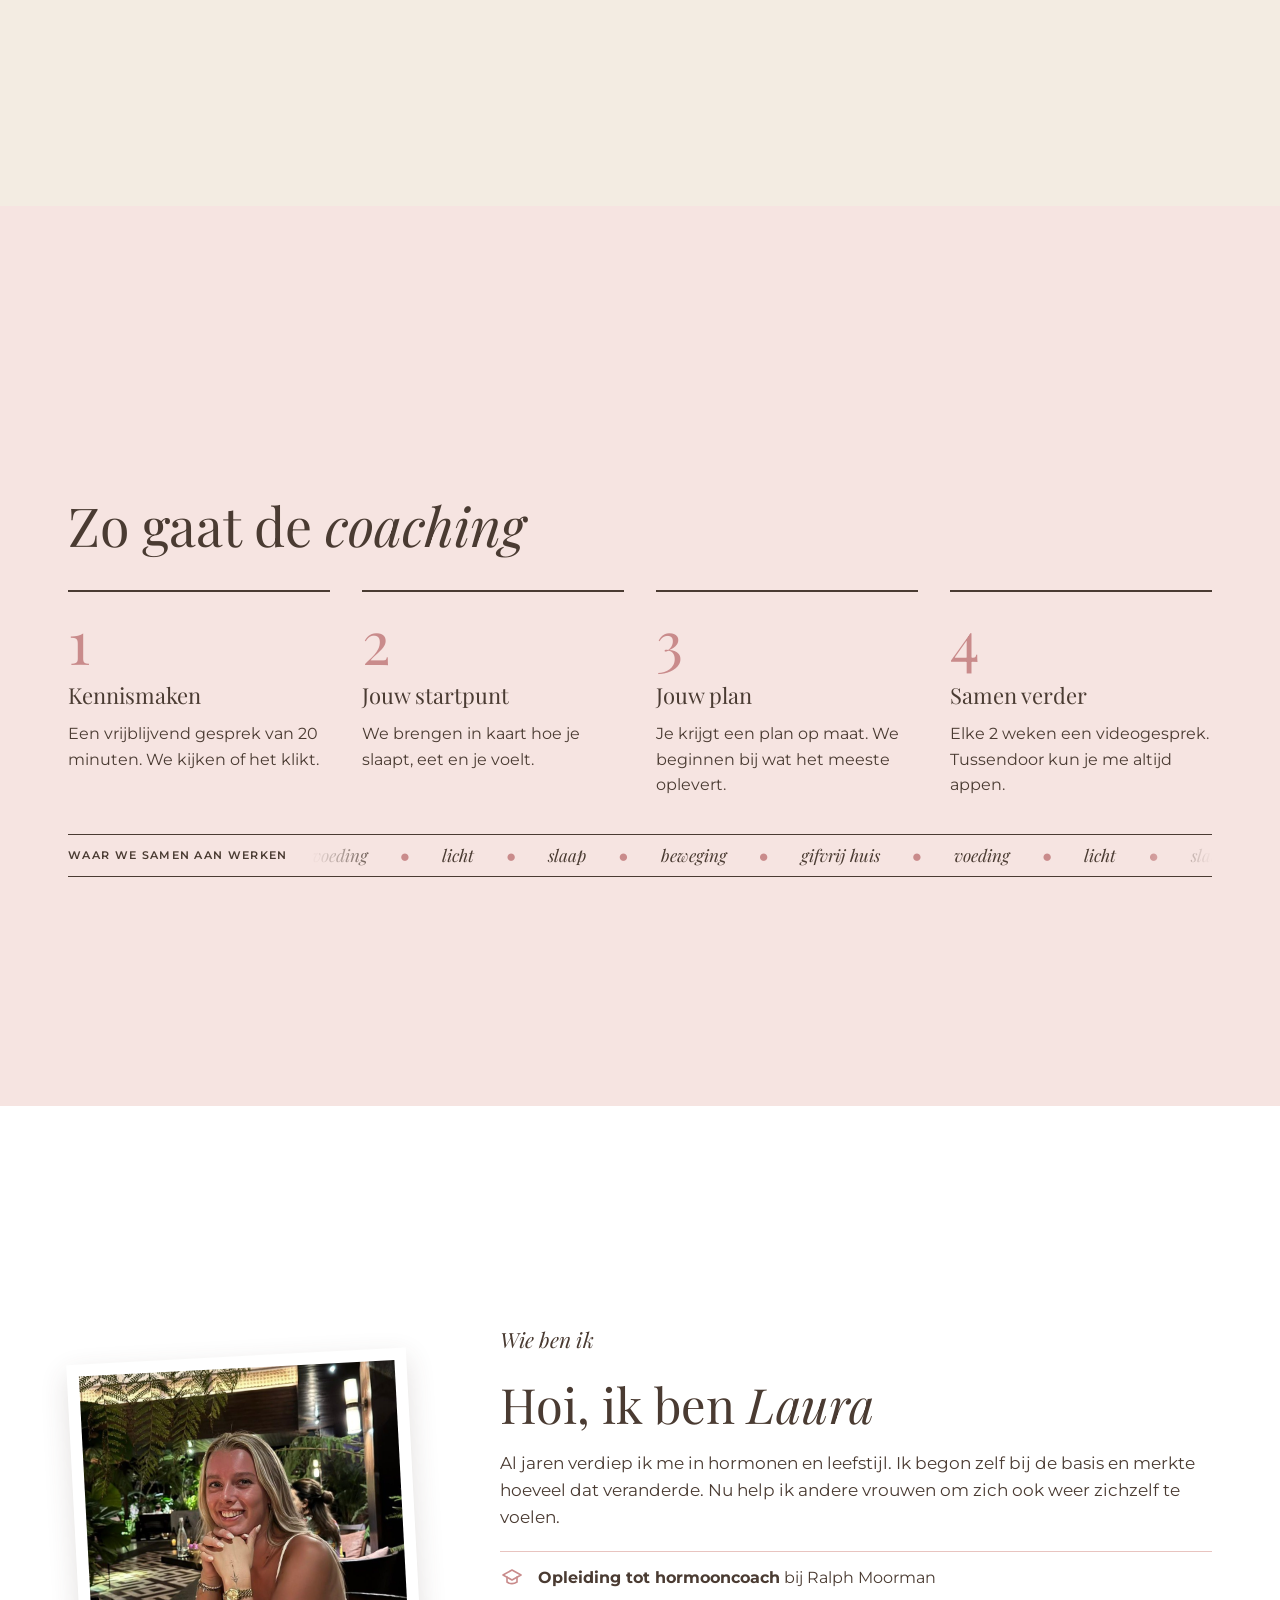
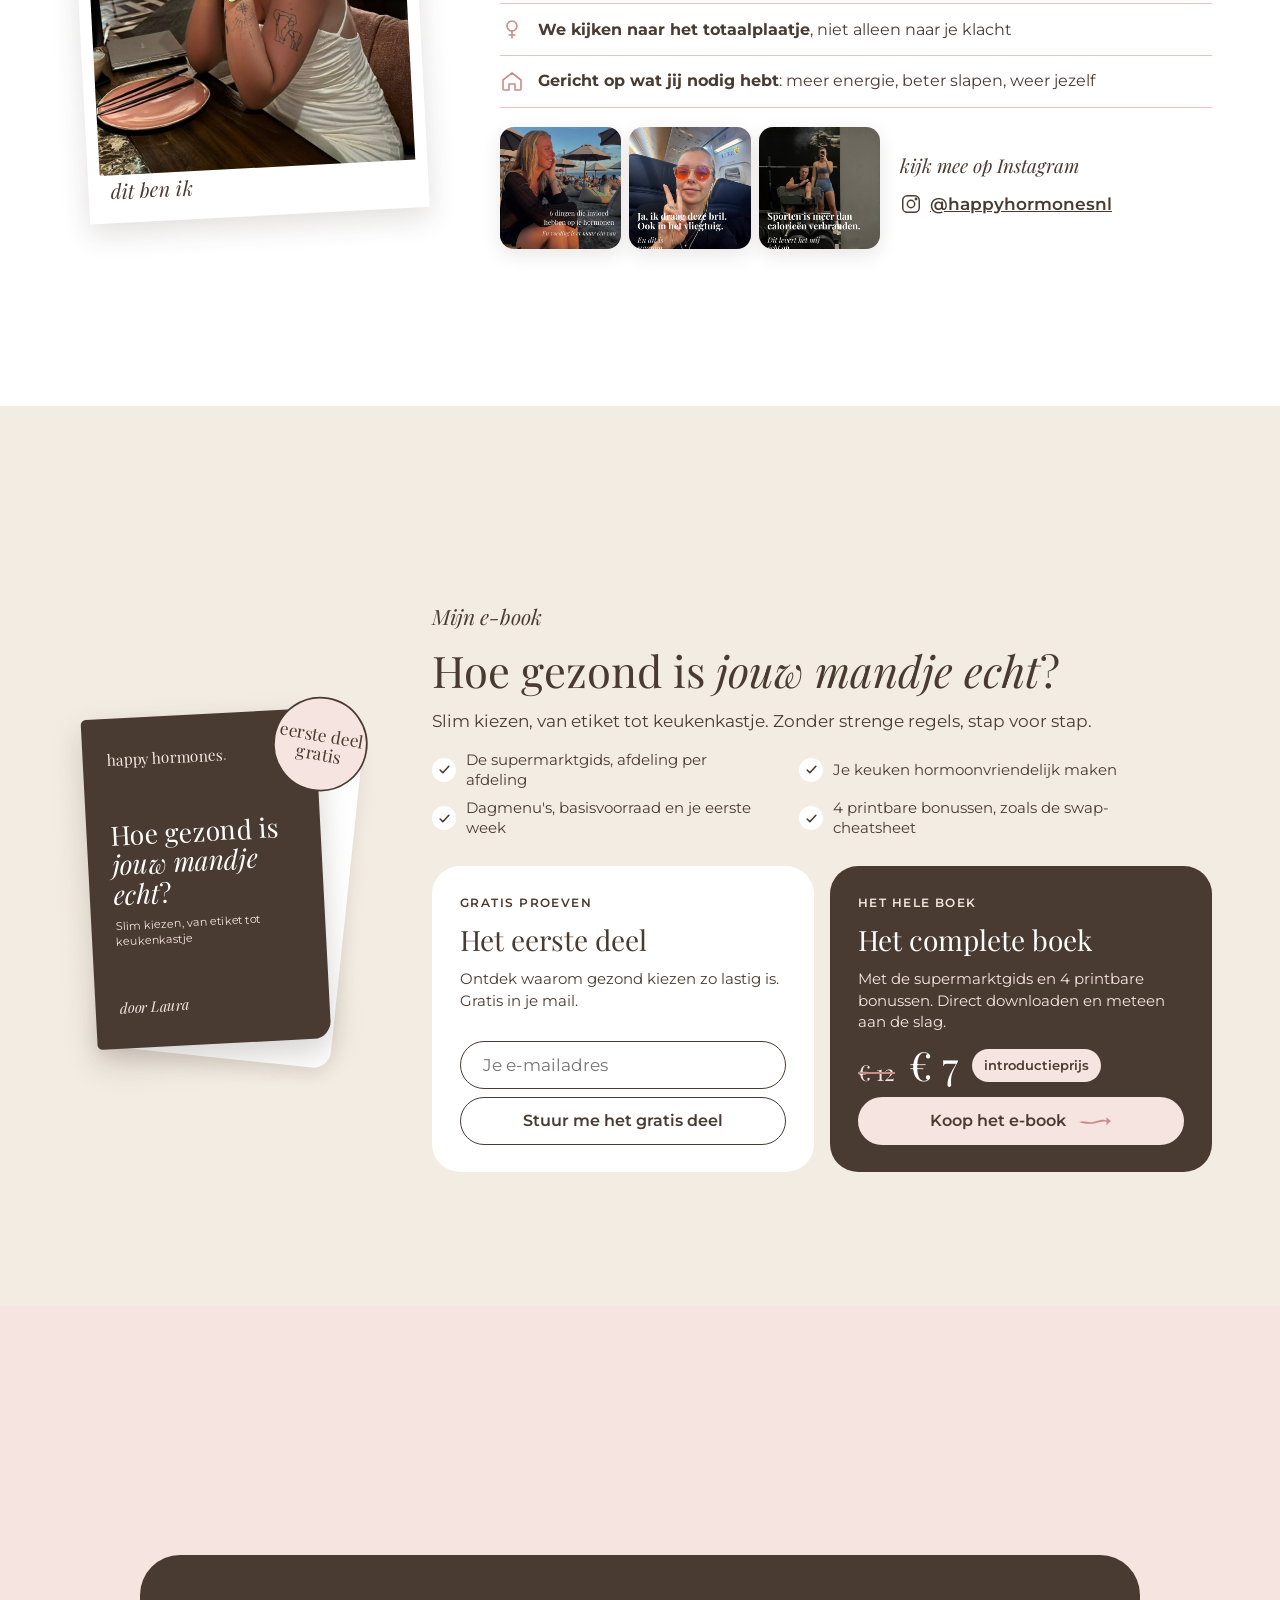
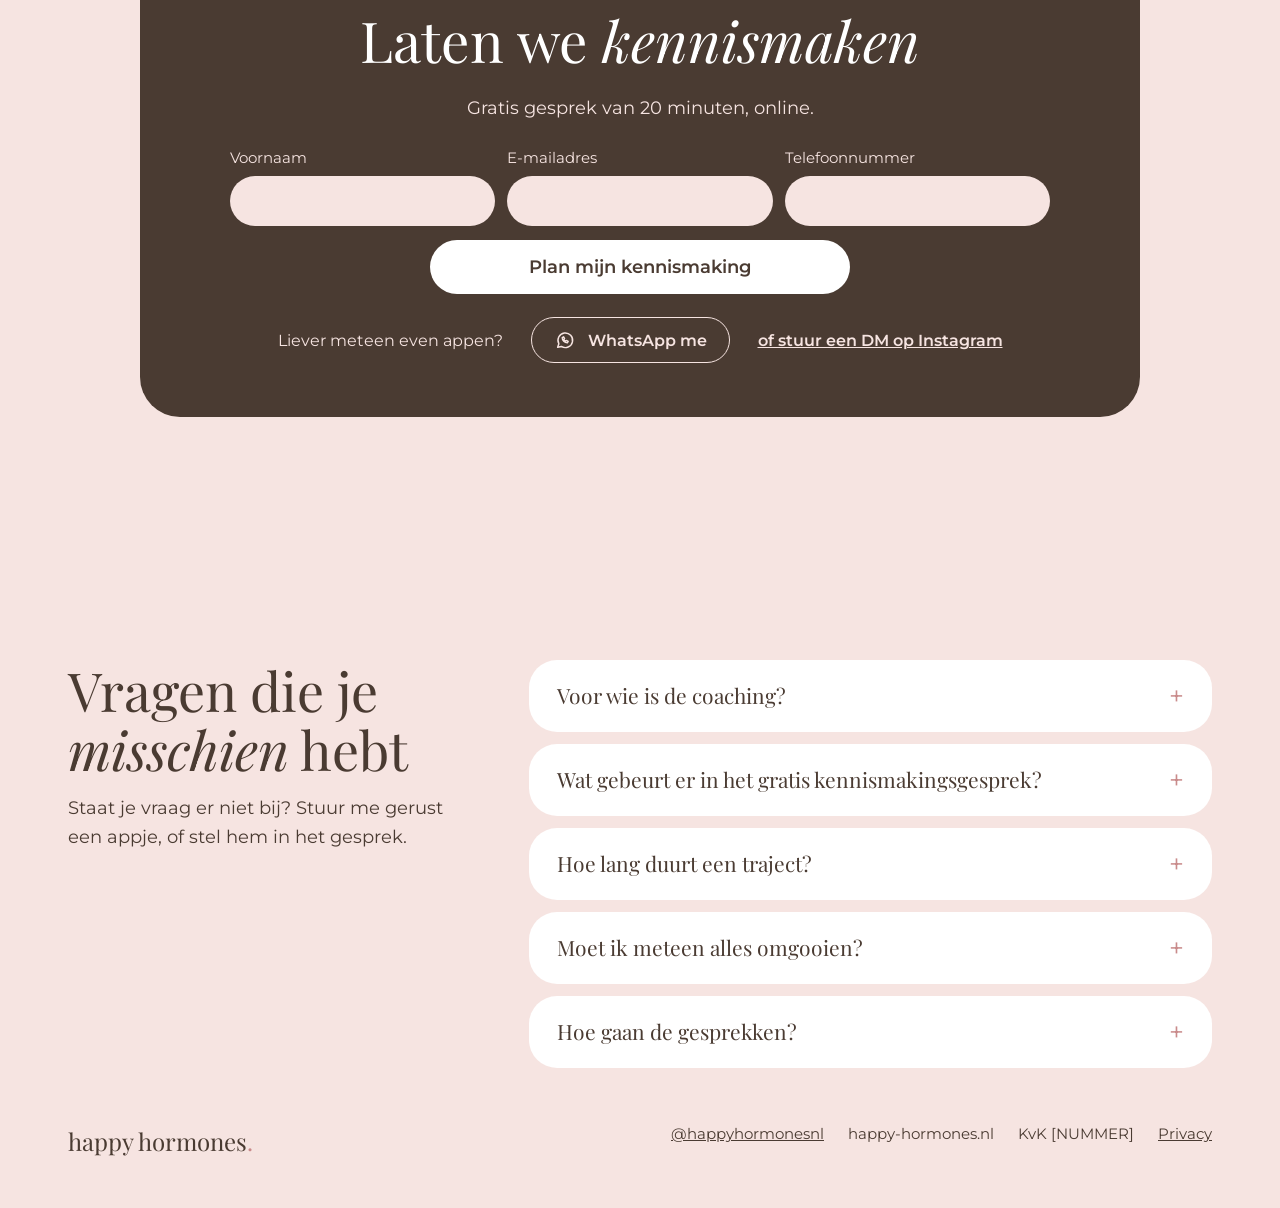
==== commit 8c40dbe9: "Add files via upload" ====
--- a/index.html
+++ b/index.html
@@ -158,7 +158,7 @@
       </div>
     </div>
     <div class="wie-text">
-      <span class="italic-24">wie ben ik</span>
+      <span class="italic-24">Wie ben ik</span>
       <h2>Hoi, ik ben <em>Laura</em></h2>
       <p class="lead">Al jaren verdiep ik me in hormonen en leefstijl. Ik begon zelf bij de basis en merkte hoeveel dat veranderde. Nu help ik andere vrouwen om zich ook weer zichzelf te voelen.</p>
       <div class="trust">
@@ -189,14 +189,14 @@
         <div class="book-page"></div>
         <div class="book-cover">
           <span class="book-brand">happy hormones<span class="dot">.</span></span>
-          <div class="stack-10"><span class="book-title">Hoe gezond is jouw mandje <em>echt</em>?</span><span class="book-sub">Slim kiezen, van etiket tot keukenkastje</span></div>
+          <div class="stack-10"><span class="book-title">Hoe gezond is <em>jouw mandje echt</em>?</span><span class="book-sub">Slim kiezen, van etiket tot keukenkastje</span></div>
           <span class="book-author">door Laura</span>
         </div>
         <span class="book-stamp">eerste deel gratis</span>
       </div>
       <div class="ebook-text">
-        <span class="italic-24">mijn e-book</span>
-        <h2>Hoe gezond is jouw mandje <em>echt</em>?</h2>
+        <span class="italic-24">Mijn e-book</span>
+        <h2>Hoe gezond is <em>jouw mandje echt</em>?</h2>
         <p class="lead">Slim kiezen, van etiket tot keukenkastje. Zonder strenge regels, stap voor stap.</p>
         <ul class="checks">
           <li>De supermarktgids, afdeling per afdeling</li>
--- a/style.css
+++ b/style.css
@@ -326,3 +326,127 @@
   summary{font-size:19px}
   .num{font-size:52px}
 }
+
+/* =========================================================
+   Elk blok in één oogopslag
+   - op laptop/desktop past elk blok binnen het scherm onder het menu
+   - de lopende banner hoort bij "Zo gaat de coaching"
+   ========================================================= */
+:root{--pad-y:clamp(32px,6vh,80px);--view:calc(100svh - 84px)}
+.steps-section .ticker-wrap{padding:0}
+.steps-section .ticker{max-width:none}
+.opt{font-weight:400;opacity:.75}
+
+@media (min-width:901px){
+  /* hormoonscan */
+  .scan{gap:32px 64px;align-items:center}
+  .scan-card{min-height:0;padding:clamp(24px,4.5vh,48px) clamp(28px,4vw,52px)}
+  .scan-card .stack-32{gap:clamp(18px,3.4vh,32px)}
+  .question{font-size:clamp(24px,min(2.8vw,5vh),38px)}
+
+  /* zo gaat de coaching (met banner) */
+  .steps-section{gap:clamp(20px,4vh,40px);padding-top:var(--pad-y);padding-bottom:var(--pad-y)}
+  .steps-section h2{font-size:clamp(34px,min(4.2vw,8vh),60px)}
+  .step{gap:8px;padding-top:18px}
+  .num{font-size:clamp(40px,7vh,60px)}
+  .step h3{font-size:22px}
+
+  /* wie ben ik */
+  #wie{margin-bottom:0}
+  .wie{gap:40px 72px;padding-top:var(--pad-y);padding-bottom:var(--pad-y)}
+  .wie-photo{flex:0 1 360px}
+  .polaroid{max-width:340px;padding:12px 12px 48px}
+  .polaroid img{height:clamp(240px,calc(100svh - 300px),400px)}
+  .wie-text{gap:clamp(12px,2.2vh,20px)}
+  .wie-text .italic-24{font-size:21px}
+  .wie-text h2{font-size:clamp(32px,min(3.8vw,7vh),52px)}
+  .wie .lead{font-size:17px;max-width:62ch}
+  .trust>div{padding:clamp(8px,1.4vh,14px) 0;gap:14px;font-size:16px}
+  .trust svg{width:24px;height:24px}
+  .insta-head .italic-22{font-size:19px}
+  .feed{max-width:clamp(300px,52vh,440px);gap:8px}
+  .feed a{aspect-ratio:1/1;border-radius:14px}
+
+  /* e-book: boek links, tekst en twee aanbiedingen rechts */
+  .ebook-section{margin-bottom:0}
+  .stack-ebook{display:grid;grid-template-columns:auto minmax(0,1fr);column-gap:clamp(40px,5vw,72px);row-gap:clamp(16px,3vh,28px);align-items:center}
+  .ebook-top{display:contents}
+  .book{grid-row:1 / span 2;transform:scale(.86);transform-origin:center;margin:0}
+  .ebook-text{gap:clamp(8px,1.6vh,14px);align-self:end}
+  .ebook-text .italic-24{font-size:21px}
+  .ebook-text h2{font-size:clamp(30px,min(3.4vw,6.4vh),48px)}
+  .ebook-text .lead{font-size:17px;max-width:none}
+  .checks{display:grid;grid-template-columns:1fr 1fr;gap:8px 20px;font-size:15px}
+  .checks li{gap:10px;line-height:1.35}
+  .checks li::before{flex-basis:24px;height:24px;background-size:13px}
+  .offers{align-self:start;grid-template-columns:1fr 1fr;gap:16px}
+  .offer{border-radius:28px;padding:clamp(18px,3vh,28px) clamp(20px,2.2vw,28px);gap:clamp(8px,1.4vh,12px)}
+  .offer h3{font-size:clamp(22px,4vh,28px)}
+  .offer .grow{font-size:15px;line-height:1.45}
+  .offer .eyebrow-13{font-size:12px}
+  #ebookForm label{position:absolute;width:1px;height:1px;overflow:hidden;clip:rect(0 0 0 0)}
+  #ebookForm input{min-height:48px}
+  .offer .btn-lg{min-height:48px;font-size:16px}
+  .price .old{font-size:22px}
+  .price .new{font-size:40px}
+
+  /* kennismaken */
+  .signup-section{padding-top:var(--pad-y)}
+  .signup{gap:clamp(14px,2.6vh,24px);padding:clamp(32px,6vh,64px) clamp(28px,6vw,88px);border-radius:40px}
+  .signup h2{font-size:clamp(34px,min(4.4vw,8vh),60px)}
+  .signup>p{font-size:18px}
+  .plan-form{max-width:900px;gap:14px}
+  .plan-form .grid-fields{grid-template-columns:repeat(3,minmax(0,1fr))}
+  .plan-form input{min-height:50px}
+  .plan-form .btn-xl{min-height:54px;font-size:18px;max-width:420px;align-self:center}
+  .contact-row .btn{min-height:46px}
+  .light-link{min-height:46px}
+}
+@media (min-width:901px){
+  .wie{padding-top:clamp(28px,5vh,72px);padding-bottom:clamp(28px,5vh,72px)}
+  .wie .lead{max-width:none}
+  .checks{grid-template-columns:auto auto;justify-content:start;column-gap:28px}
+  .stack-ebook{padding-top:clamp(28px,5vh,72px);padding-bottom:clamp(28px,5vh,72px)}
+}
+@media (min-width:901px){
+  .wie-text .stack-12{flex-direction:row-reverse;align-items:center;justify-content:flex-end;gap:20px}
+  .wie-text .insta-head{flex-direction:column;align-items:flex-start;gap:2px}
+  .feed{flex:0 0 clamp(270px,46vh,380px);max-width:none}
+}
+@media (min-width:901px){
+  #scanResult{gap:clamp(12px,2.2vh,22px)}
+  .result-title{font-size:clamp(40px,min(4.6vw,8vh),64px)}
+  #bars{gap:clamp(6px,1.2vh,12px)}
+  .bar-track,.bar-fill{height:14px}
+  #scanGate{gap:clamp(12px,2vh,20px)}
+  .gate-title{font-size:clamp(28px,min(3.2vw,6vh),44px)}
+  #scanGate input{min-height:50px}
+}
+
+/* =========================================================
+   Menu-klik = precies één scherm
+   - elk blok vult het hele scherm; de inhoud staat in het midden
+     van de ruimte onder het zwevende menu
+   - je ziet dus geen stuk van het vorige of volgende blok meer
+   ========================================================= */
+@media (min-width:901px) and (min-height:540px){
+  :root{--menu:78px}
+  #scan,#stappen,#wie,#ebook,#aanmelden{
+    min-height:100svh;scroll-margin-top:0;
+    display:flex;flex-direction:column;justify-content:center;
+    padding-top:calc(var(--menu) + clamp(4px,1.5vh,20px));
+    padding-bottom:clamp(16px,3.5vh,40px);
+    margin-bottom:0;
+  }
+  #vragen{scroll-margin-top:var(--menu)}
+  .scan,.wie,.stack-ebook{padding-top:0;padding-bottom:0;width:100%}
+  #stappen.steps-section{padding-top:calc(var(--menu) + clamp(4px,1.5vh,20px));padding-bottom:clamp(16px,3.5vh,40px)}
+  .wie{align-items:center}
+  .signup-section{padding-left:var(--pad-x);padding-right:var(--pad-x)}
+  .signup{width:100%}
+  .faq{padding-top:clamp(32px,6vh,72px)}
+}
+@media (min-width:901px){
+  .signup{max-width:1000px}
+  .plan-form{max-width:820px}
+}
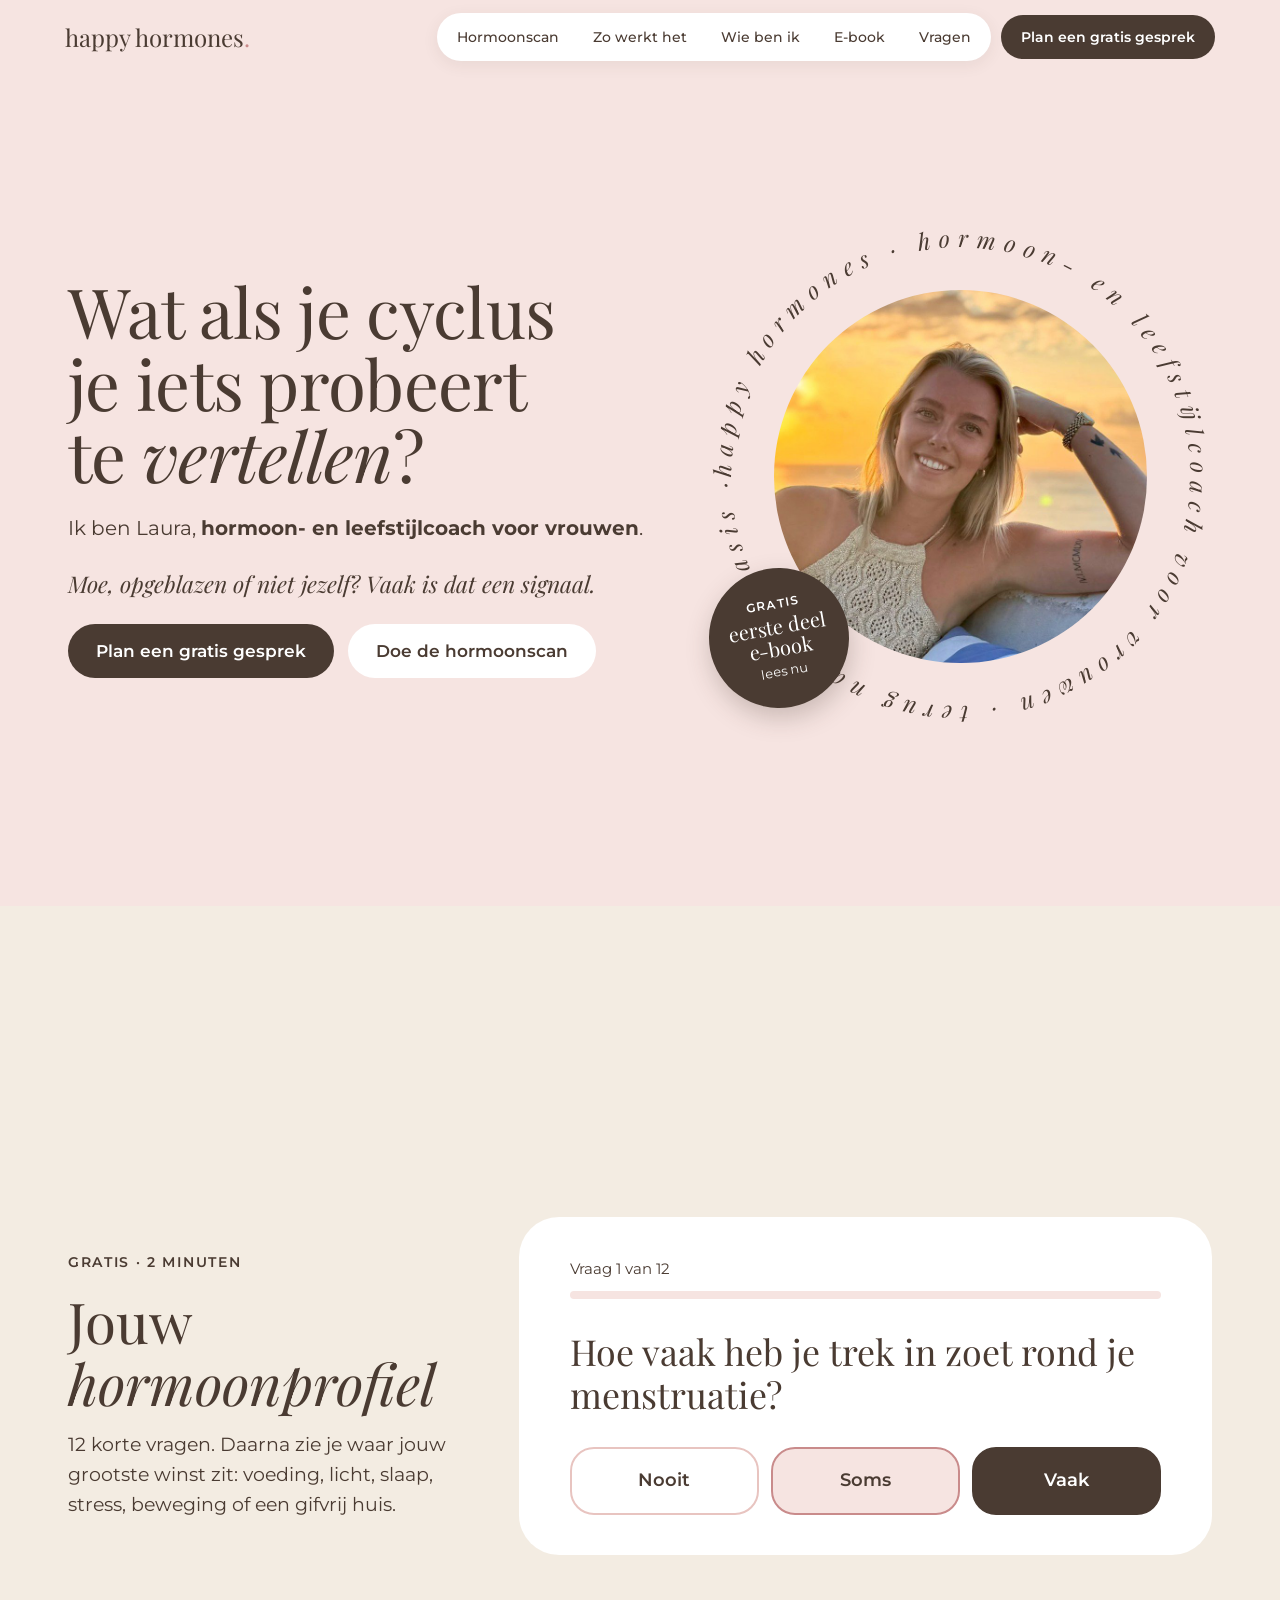
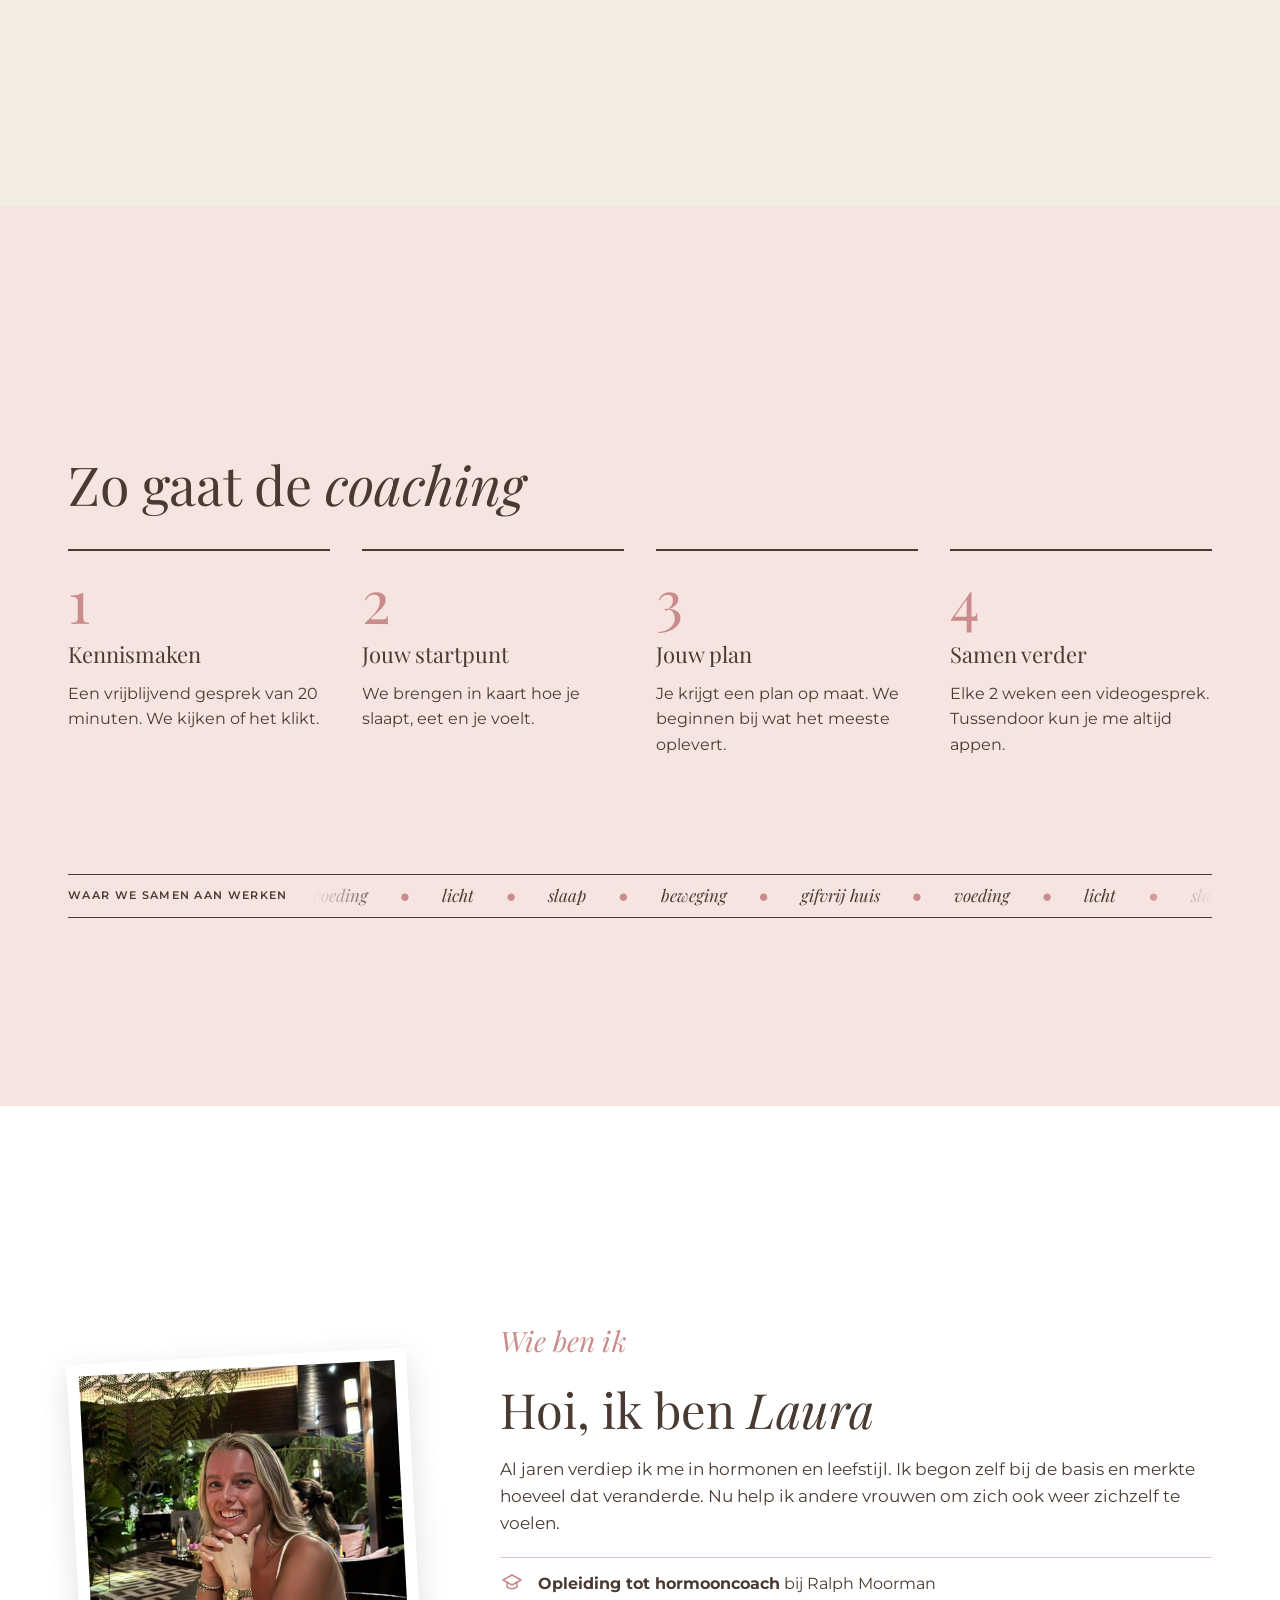
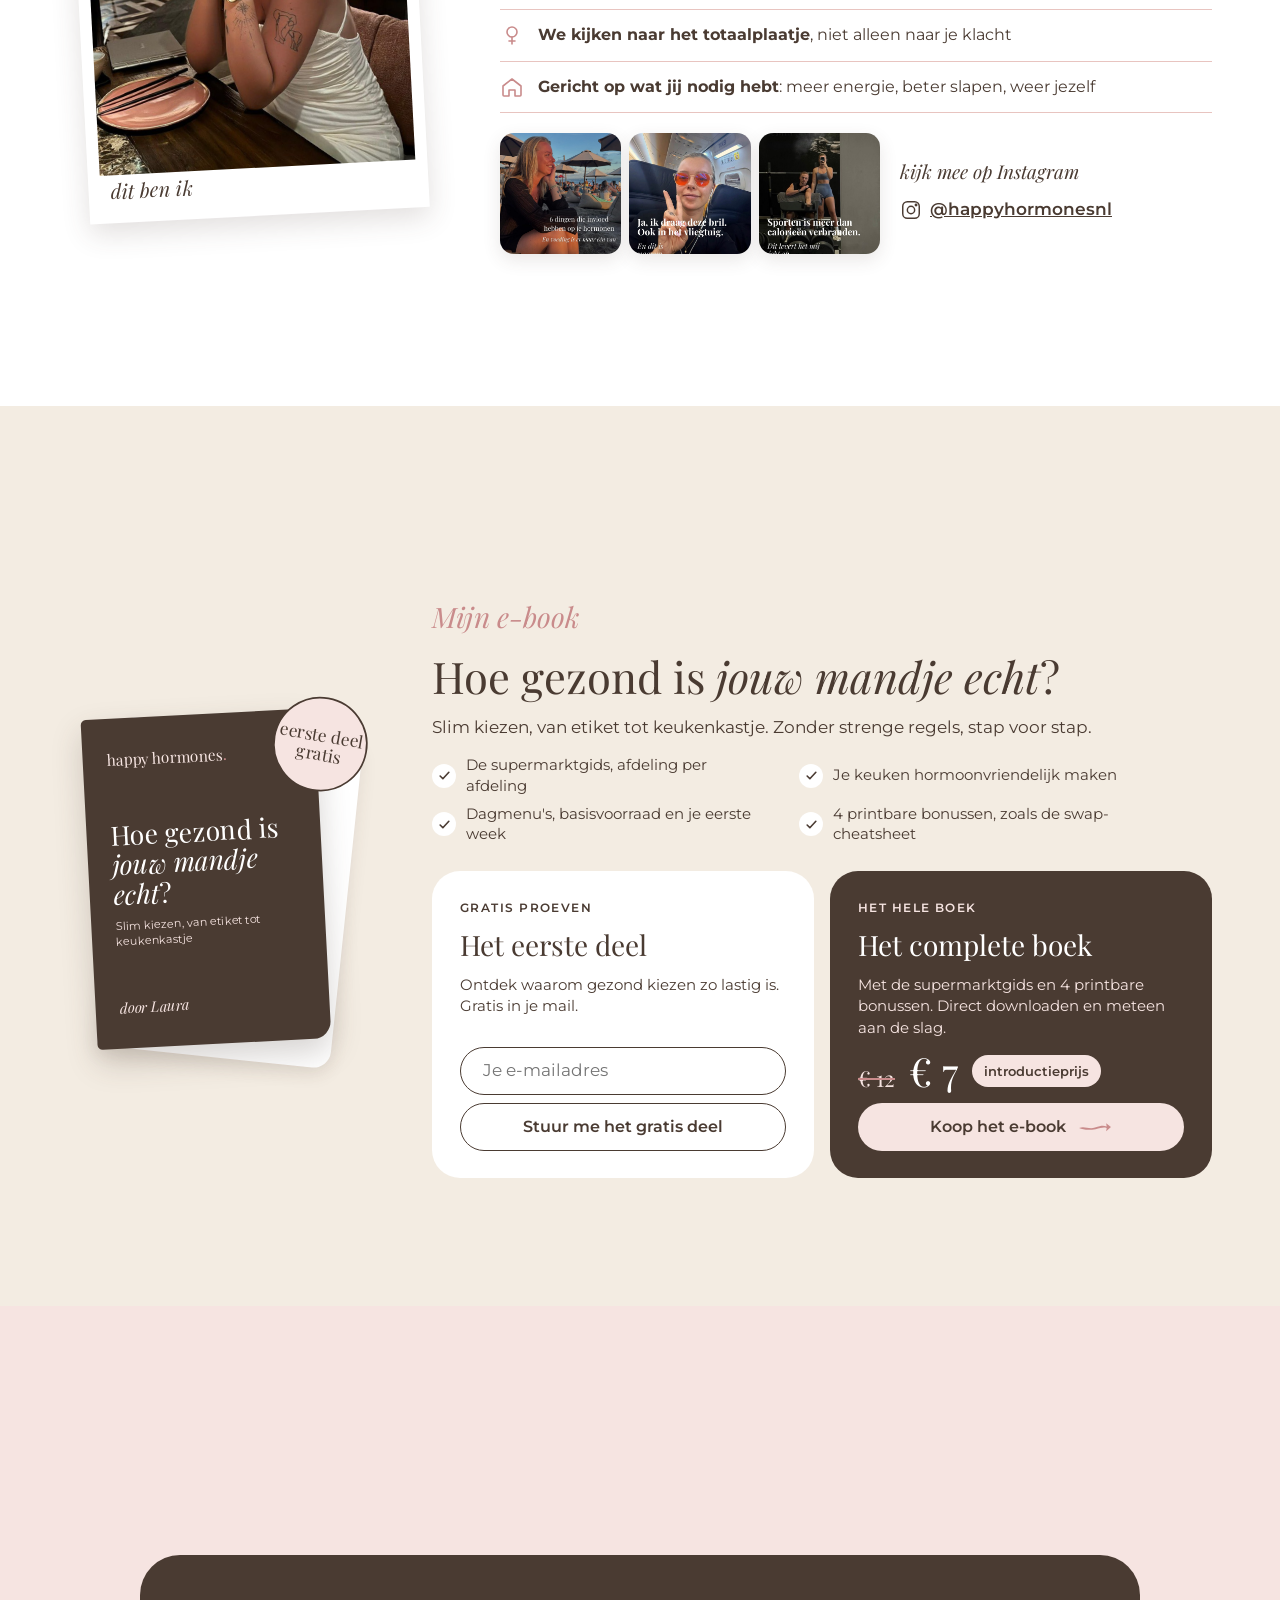
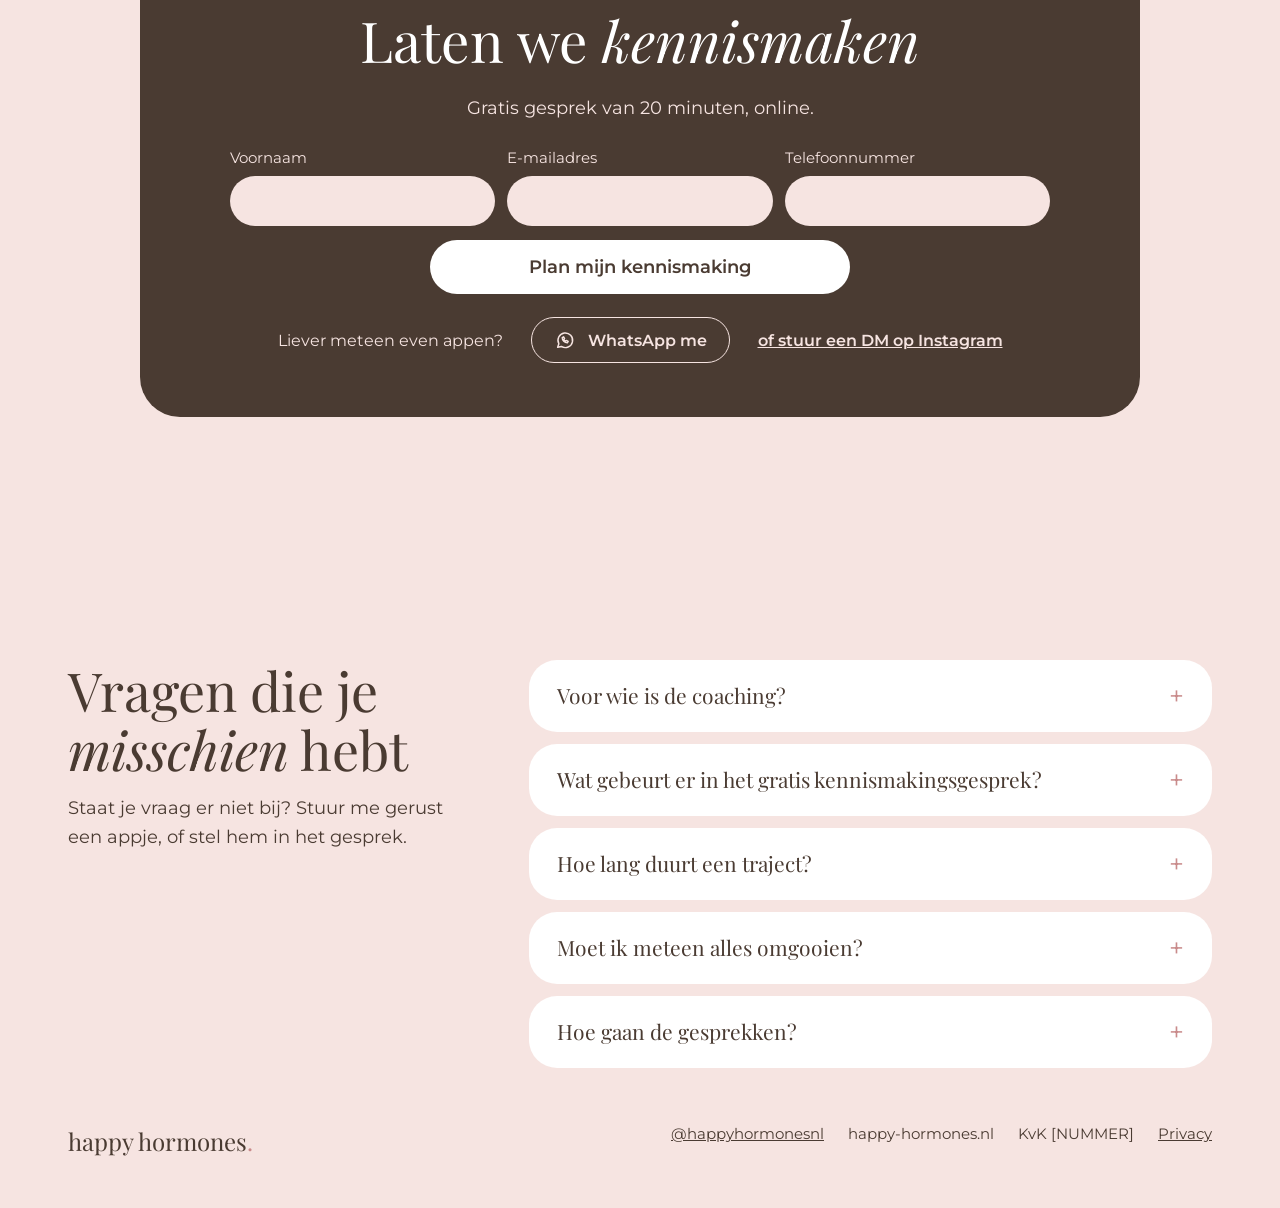
==== commit a3825138: "Add files via upload" ====
--- a/index.html
+++ b/index.html
@@ -12,7 +12,7 @@
 <link rel="preconnect" href="https://fonts.googleapis.com">
 <link rel="preconnect" href="https://fonts.gstatic.com" crossorigin>
 <link href="https://fonts.googleapis.com/css2?family=Montserrat:wght@400;500;600&family=Playfair+Display:ital,wght@0,400;0,600;1,400&display=swap" rel="stylesheet">
-<link rel="stylesheet" href="style.css?v=3">
+<link rel="stylesheet" href="style.css?v=7">
 </head>
 <body>
 
@@ -290,6 +290,6 @@
   </div>
 </footer>
 
-<script src="script.js?v=3"></script>
+<script src="script.js?v=7"></script>
 </body>
 </html>
--- a/style.css
+++ b/style.css
@@ -450,3 +450,7 @@
   .signup{max-width:1000px}
   .plan-form{max-width:820px}
 }
+@media (min-width:901px) and (min-height:540px){
+  .steps-section .ticker-wrap{margin-top:clamp(24px,9vh,100px)}
+}
+.wie-text .italic-24,.ebook-text .italic-24{font-size:clamp(24px,2.2vw,30px);color:var(--oudroze)}
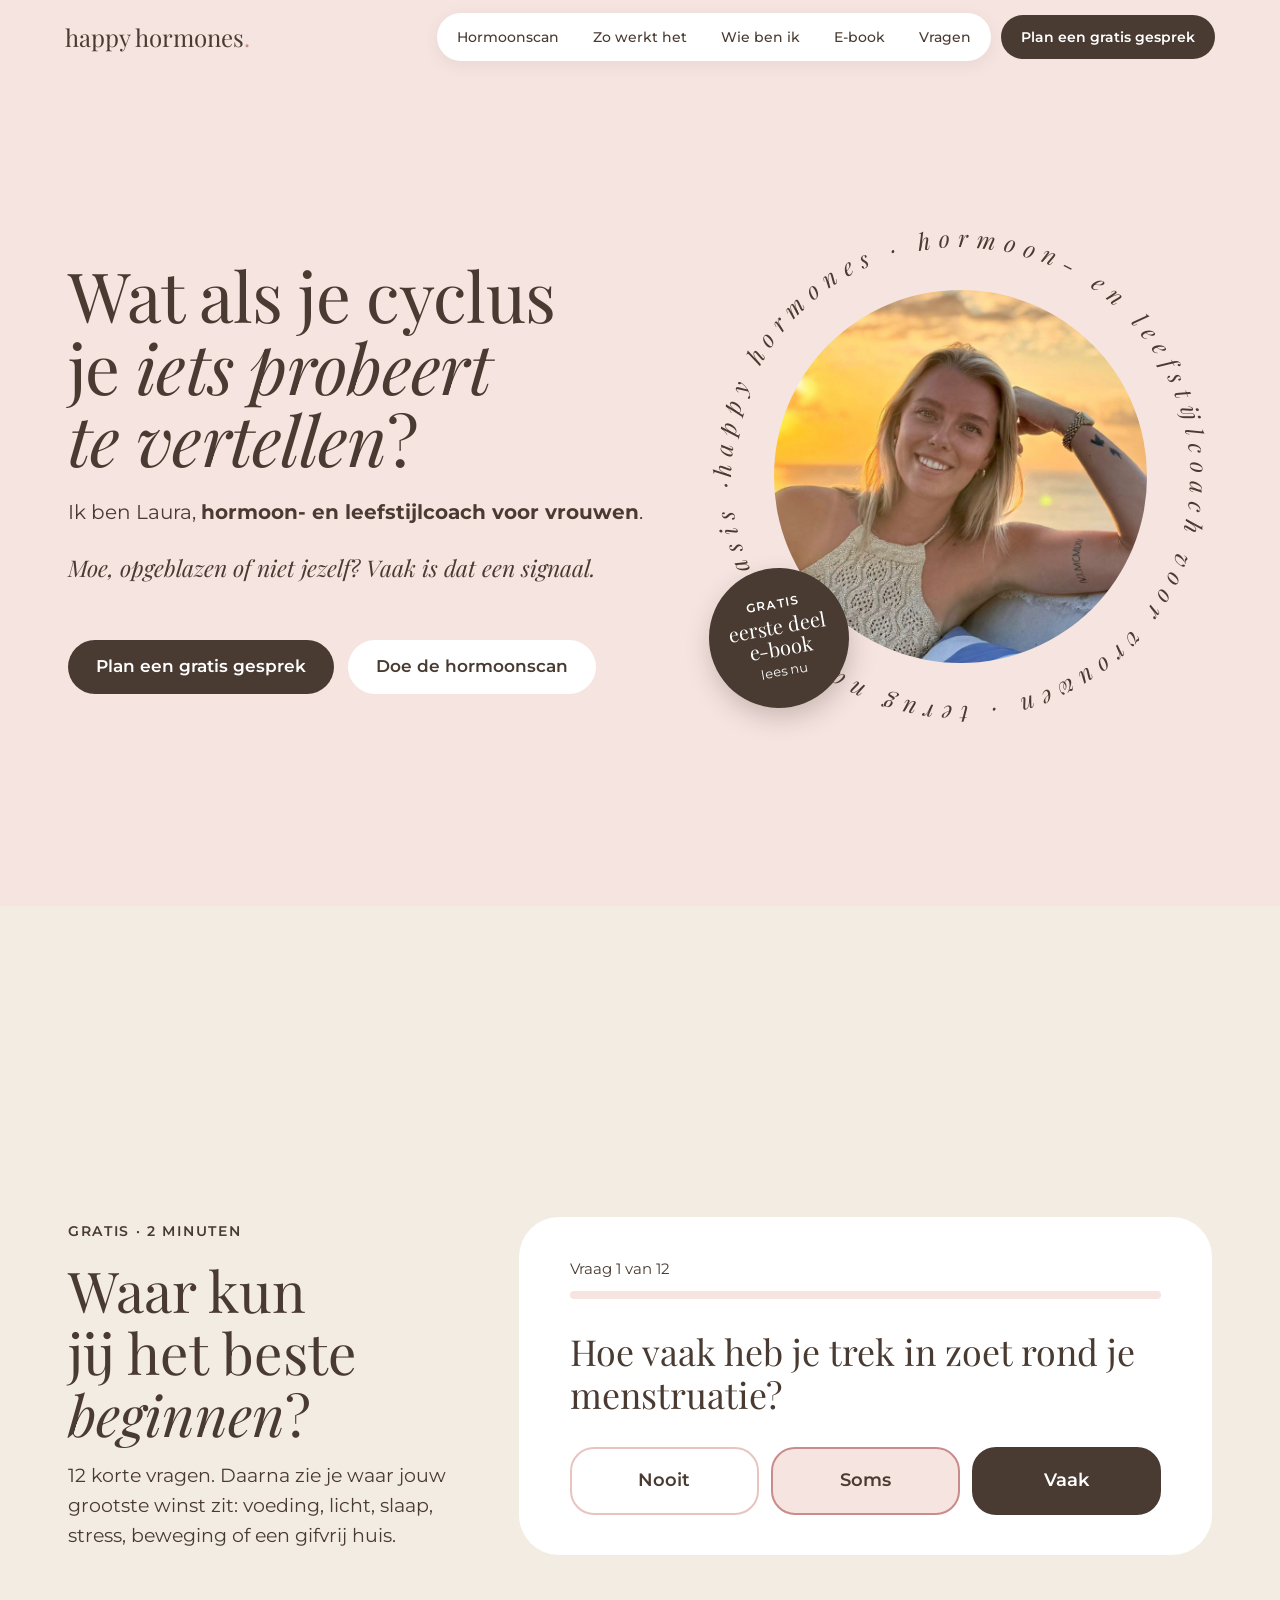
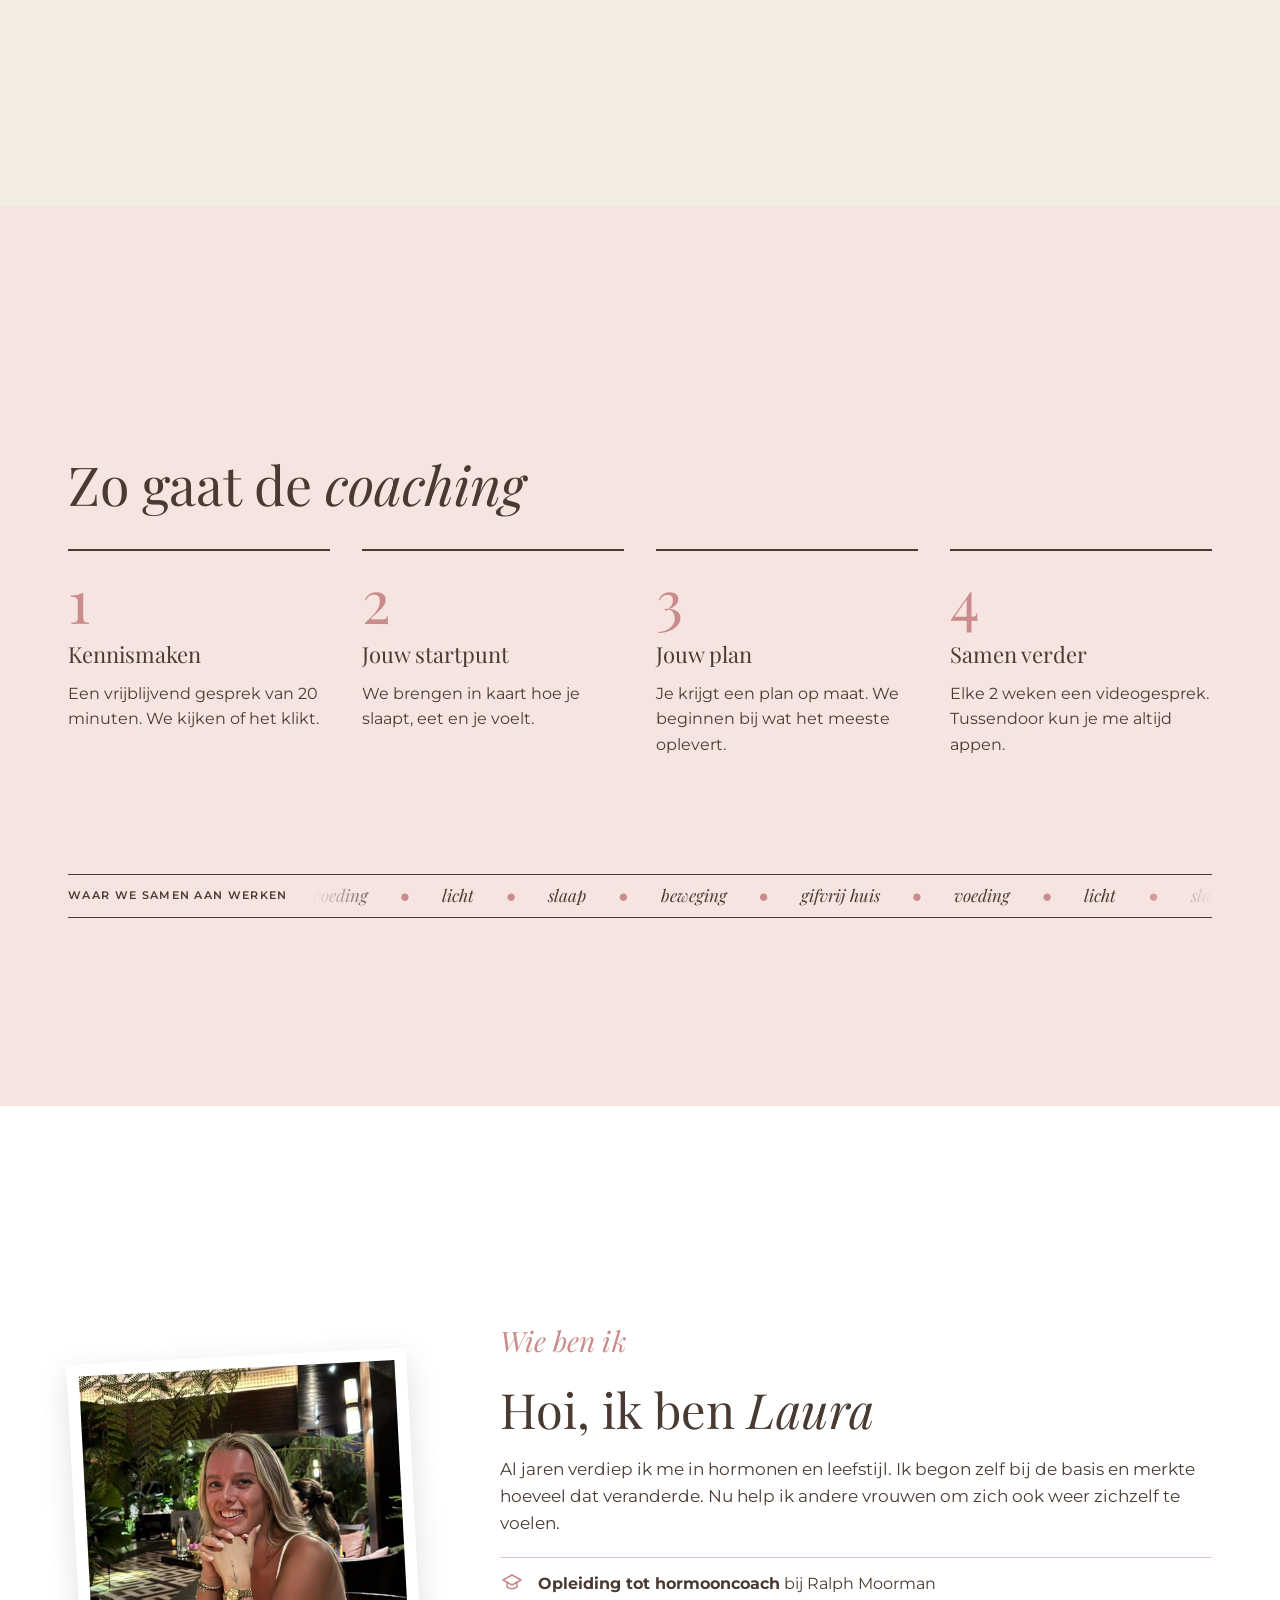
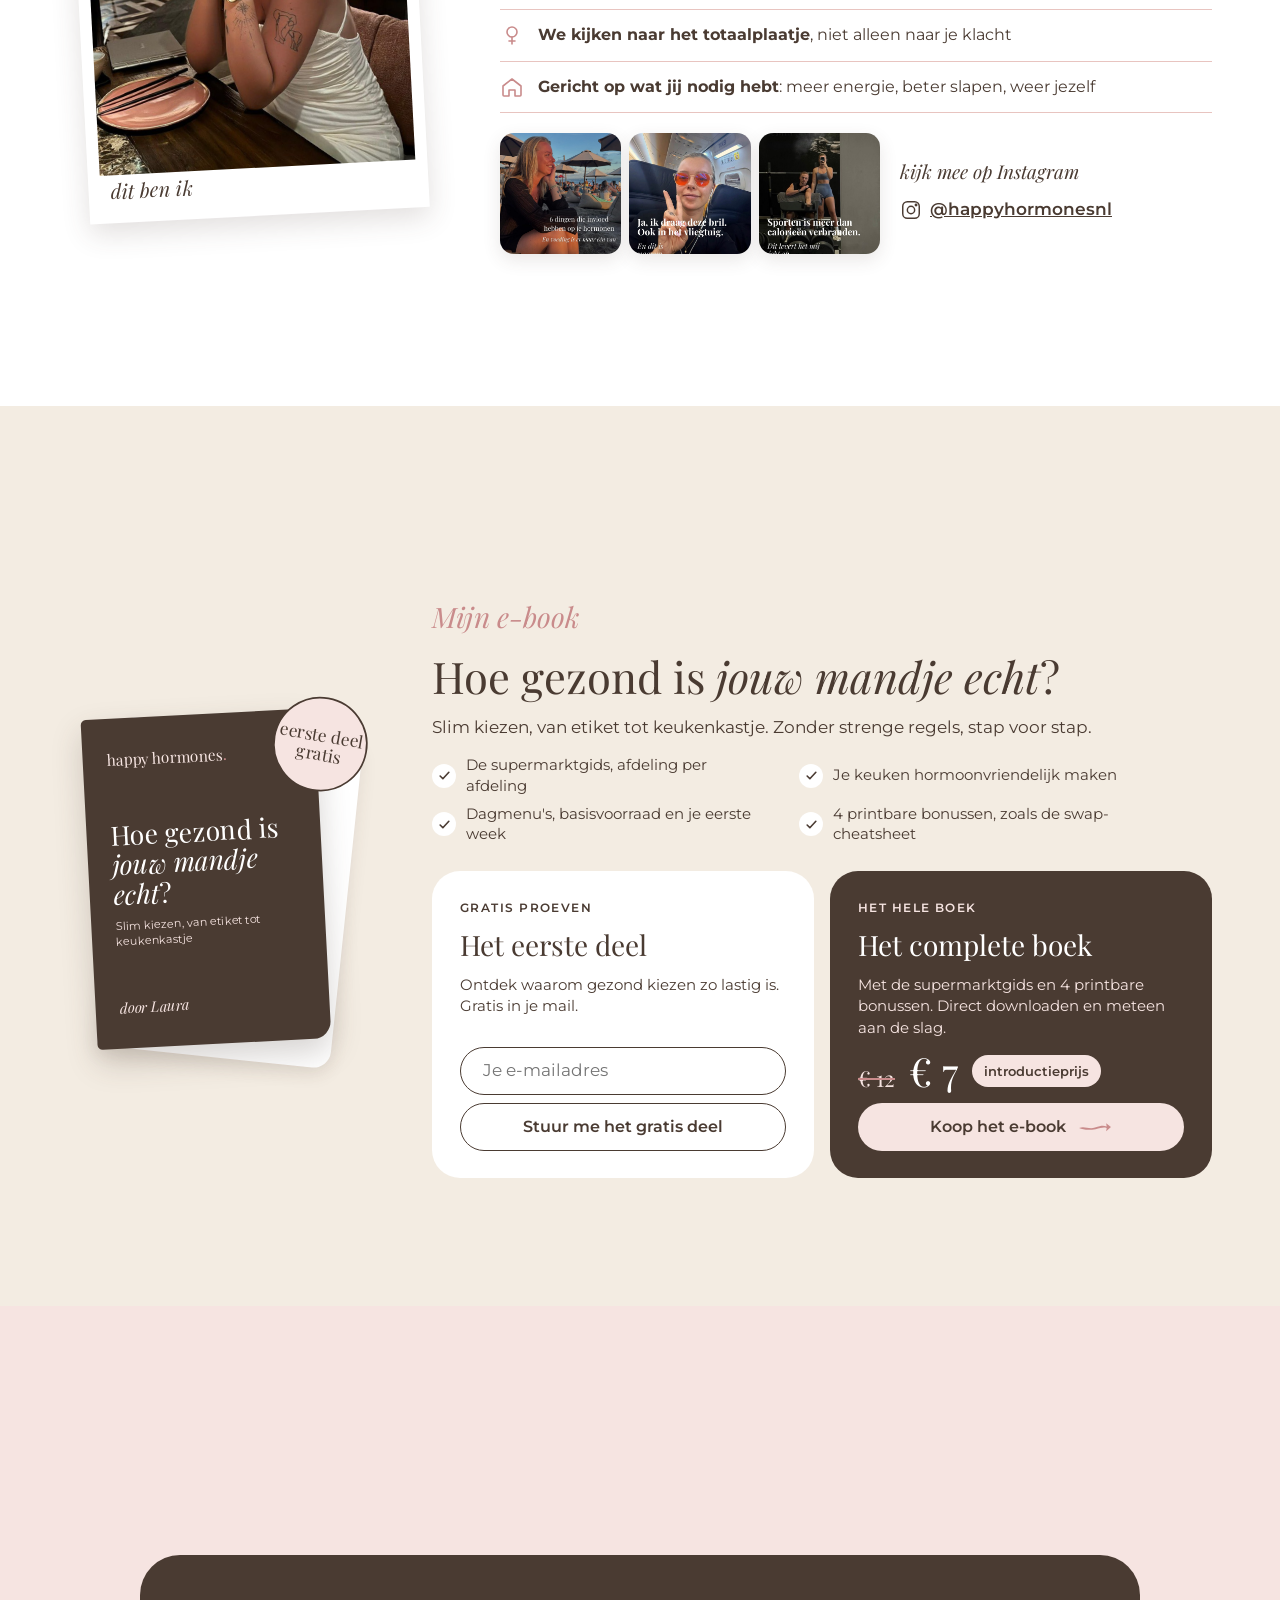
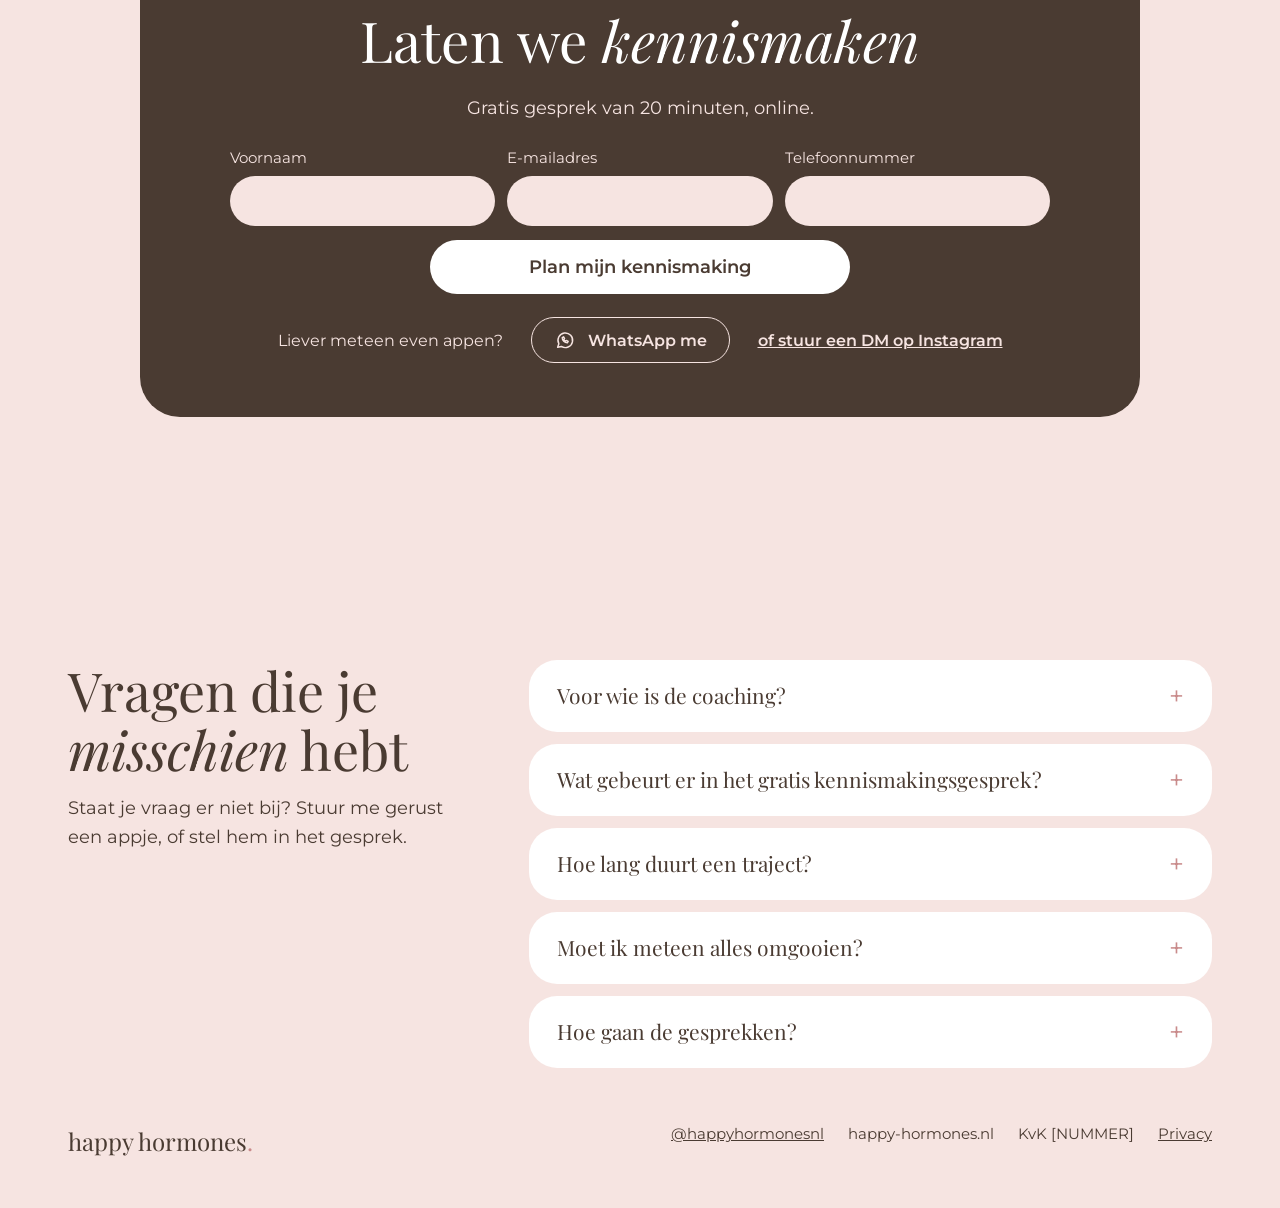
==== commit e95d2942: "Add files via upload" ====
--- a/index.html
+++ b/index.html
@@ -12,7 +12,7 @@
 <link rel="preconnect" href="https://fonts.googleapis.com">
 <link rel="preconnect" href="https://fonts.gstatic.com" crossorigin>
 <link href="https://fonts.googleapis.com/css2?family=Montserrat:wght@400;500;600&family=Playfair+Display:ital,wght@0,400;0,600;1,400&display=swap" rel="stylesheet">
-<link rel="stylesheet" href="style.css?v=7">
+<link rel="stylesheet" href="style.css?v=8">
 </head>
 <body>
 
@@ -48,7 +48,7 @@
 <!-- ===== BOVENKANT ===== -->
 <section id="top" class="hero wrap">
   <div class="hero-text">
-    <h1>Wat als je cyclus je iets probeert te <em>vertellen</em>?</h1>
+    <h1>Wat als je cyclus je <em>iets probeert te vertellen</em>?</h1>
     <p class="hero-sub">Ik ben Laura, <strong>hormoon- en leefstijlcoach voor vrouwen</strong>.</p>
     <p class="hero-hook">Moe, opgeblazen of niet jezelf? Vaak is dat een signaal.</p>
     <div class="row">
@@ -73,7 +73,7 @@
   <div class="wrap scan">
     <div class="scan-intro">
       <span class="eyebrow">Gratis · 2 minuten</span>
-      <h2>Jouw <em>hormoon&shy;profiel</em></h2>
+      <h2>Waar kun jij het beste <em>beginnen</em>?</h2>
       <p>12 korte vragen. Daarna zie je waar jouw grootste winst zit: voeding, licht, slaap, stress, beweging of een gifvrij huis.</p>
     </div>
     <div class="scan-card">
@@ -93,9 +93,9 @@
       <!-- stap 2: e-mail -->
       <!-- KOPPELEN: zet hier later je MailerLite-formulier, of laat dit formulier naar MailerLite posten (zie README). -->
       <form id="scanGate" class="stack-20" hidden>
-        <span class="italic-24">je profiel is klaar</span>
+        <span class="italic-24">je uitslag is klaar</span>
         <span class="gate-title">Waar mag ik je uitslag naartoe sturen?</span>
-        <p>Vul je e-mailadres in en je ziet meteen je hormoonprofiel. Je krijgt hem ook in je mail, met 3 tips.</p>
+        <p>Vul je e-mailadres in en je ziet meteen waar jij het beste aan kunt werken. Je krijgt het ook in je mail, met 3 tips.</p>
         <div class="grid-fields">
           <div class="field"><label for="scanNaam">Voornaam</label><input id="scanNaam" name="name" type="text" autocomplete="given-name"></div>
           <div class="field"><label for="scanMail">E-mailadres</label><input id="scanMail" name="email" type="email" autocomplete="email" required></div>
@@ -107,14 +107,14 @@
       <!-- stap 3: uitslag -->
       <div id="scanResult" class="stack-28" aria-live="polite" hidden>
         <div class="stack-6">
-          <span class="italic-24">jouw profiel, begin bij</span>
+          <span class="italic-24">jij kunt het beste beginnen bij</span>
           <span id="resultTitle" class="result-title"></span>
         </div>
         <div class="stack-14">
           <div id="bars" class="stack-14"></div>
           <span class="small">Hoe langer de balk, hoe meer winst daar te halen is.</span>
         </div>
-        <p class="bold-17">Je profiel en 3 tips staan ook in je inbox.</p>
+        <p class="bold-17">Je uitslag en 3 tips staan ook in je inbox.</p>
         <div class="row">
           <button type="button" id="shareBtn" class="btn btn-outline">Stuur de scan naar een vriendin</button>
           <button type="button" id="restartBtn" class="link-btn">Opnieuw</button>
@@ -290,6 +290,6 @@
   </div>
 </footer>
 
-<script src="script.js?v=7"></script>
+<script src="script.js?v=8"></script>
 </body>
 </html>
--- a/style.css
+++ b/style.css
@@ -454,3 +454,4 @@
   .steps-section .ticker-wrap{margin-top:clamp(24px,9vh,100px)}
 }
 .wie-text .italic-24,.ebook-text .italic-24{font-size:clamp(24px,2.2vw,30px);color:var(--oudroze)}
+.hero .row{margin-top:clamp(12px,3.5vh,32px)}
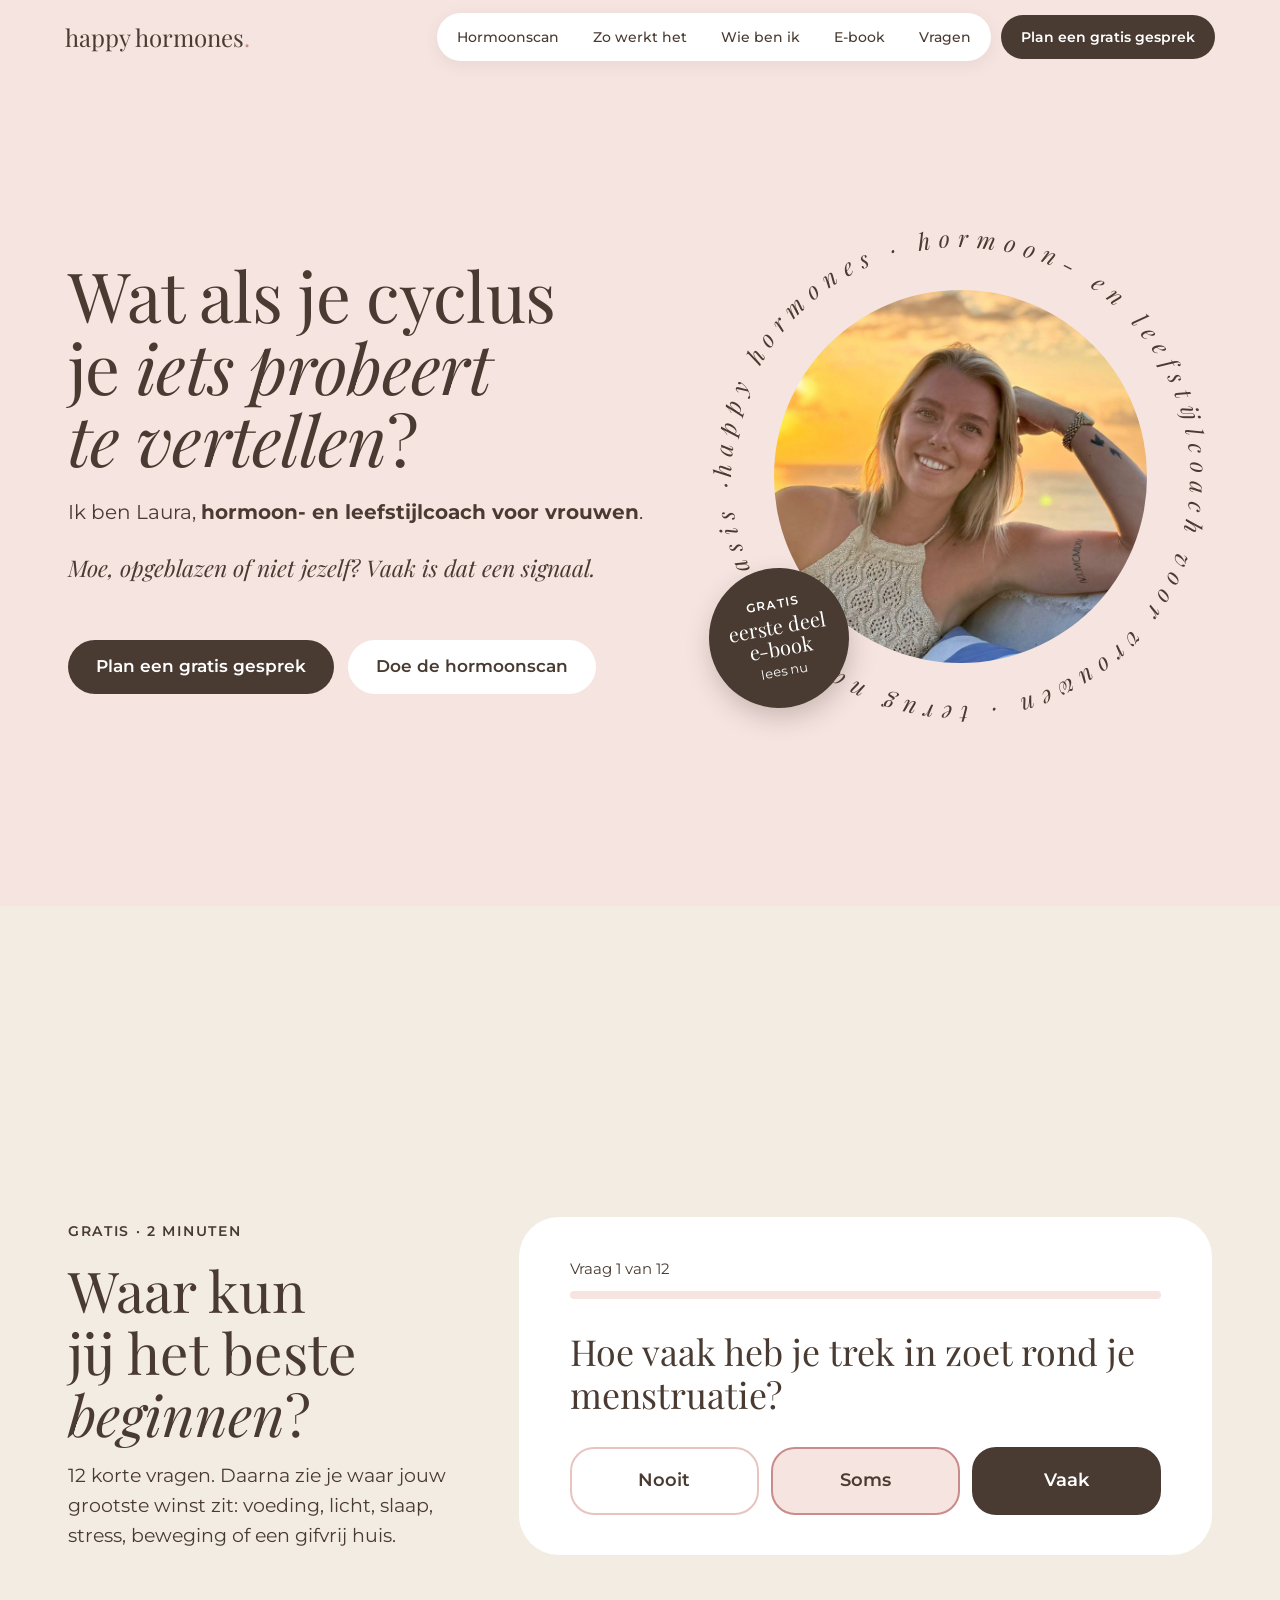
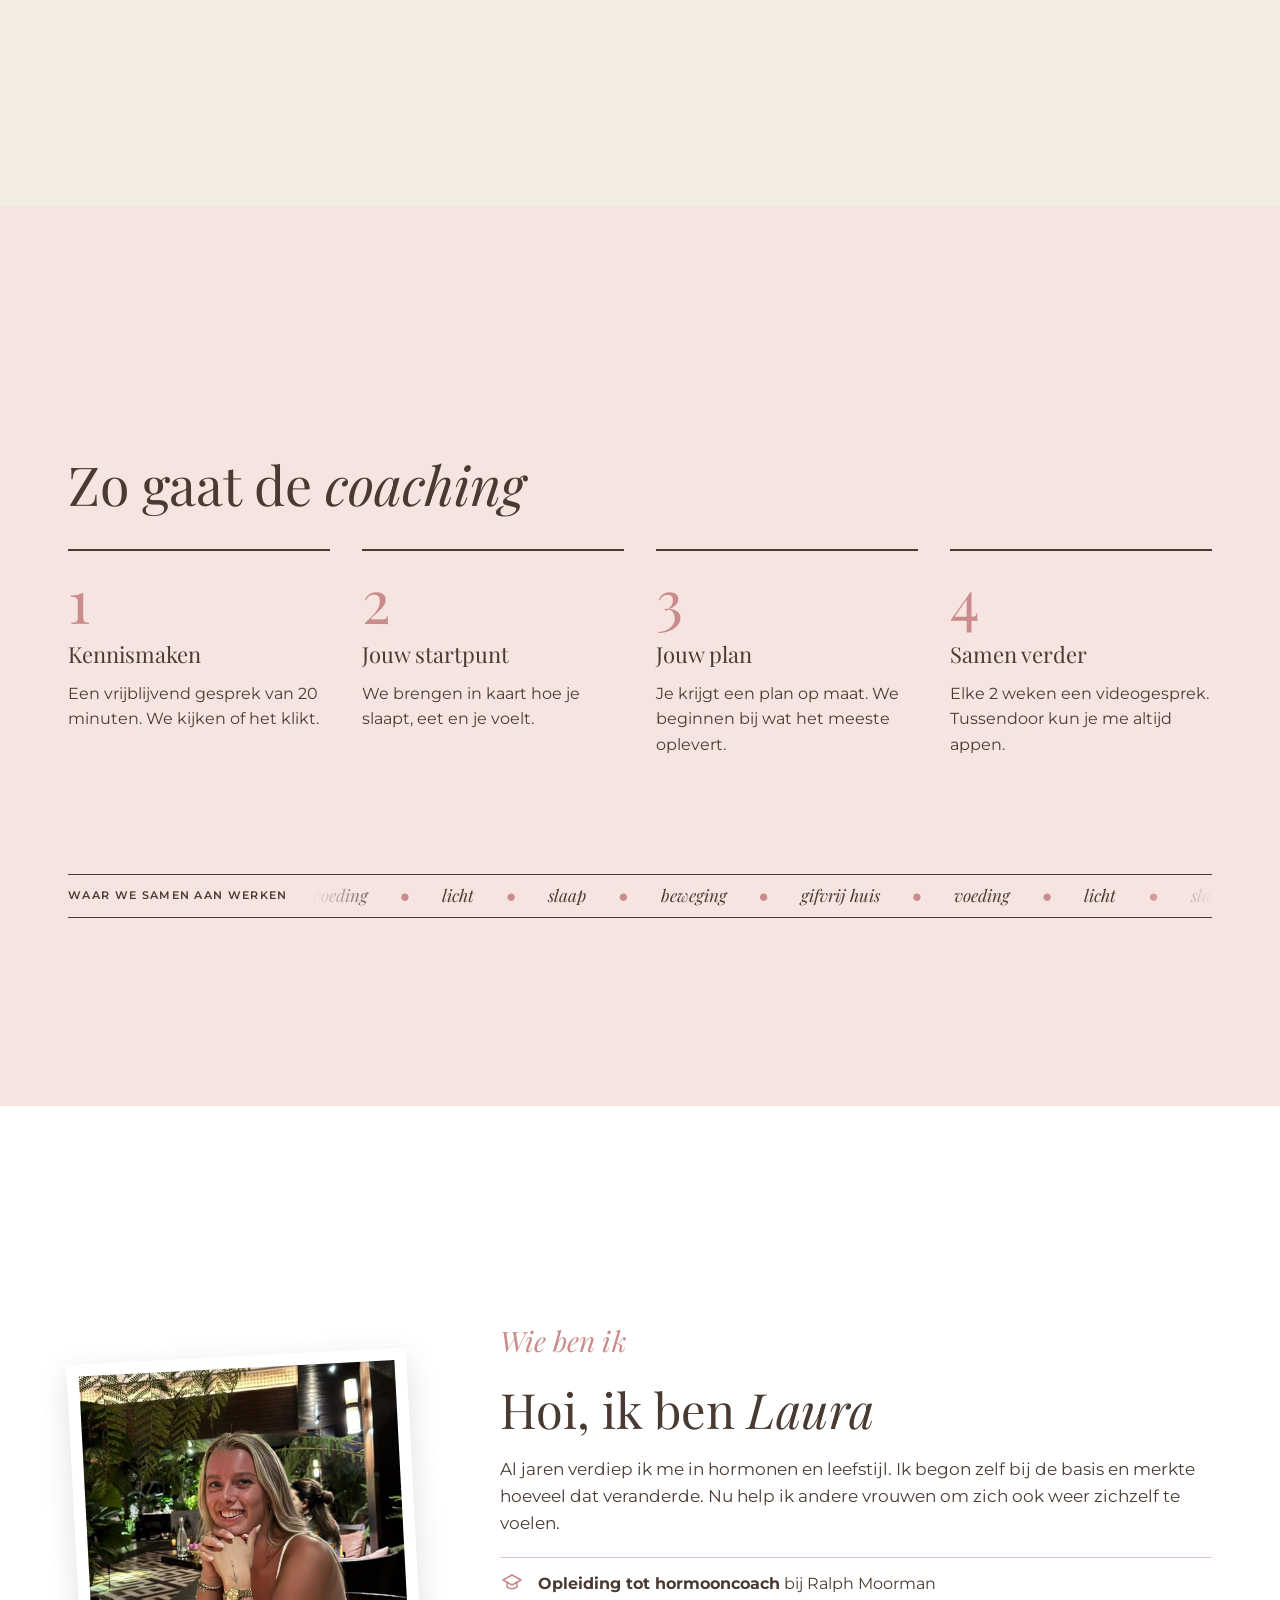
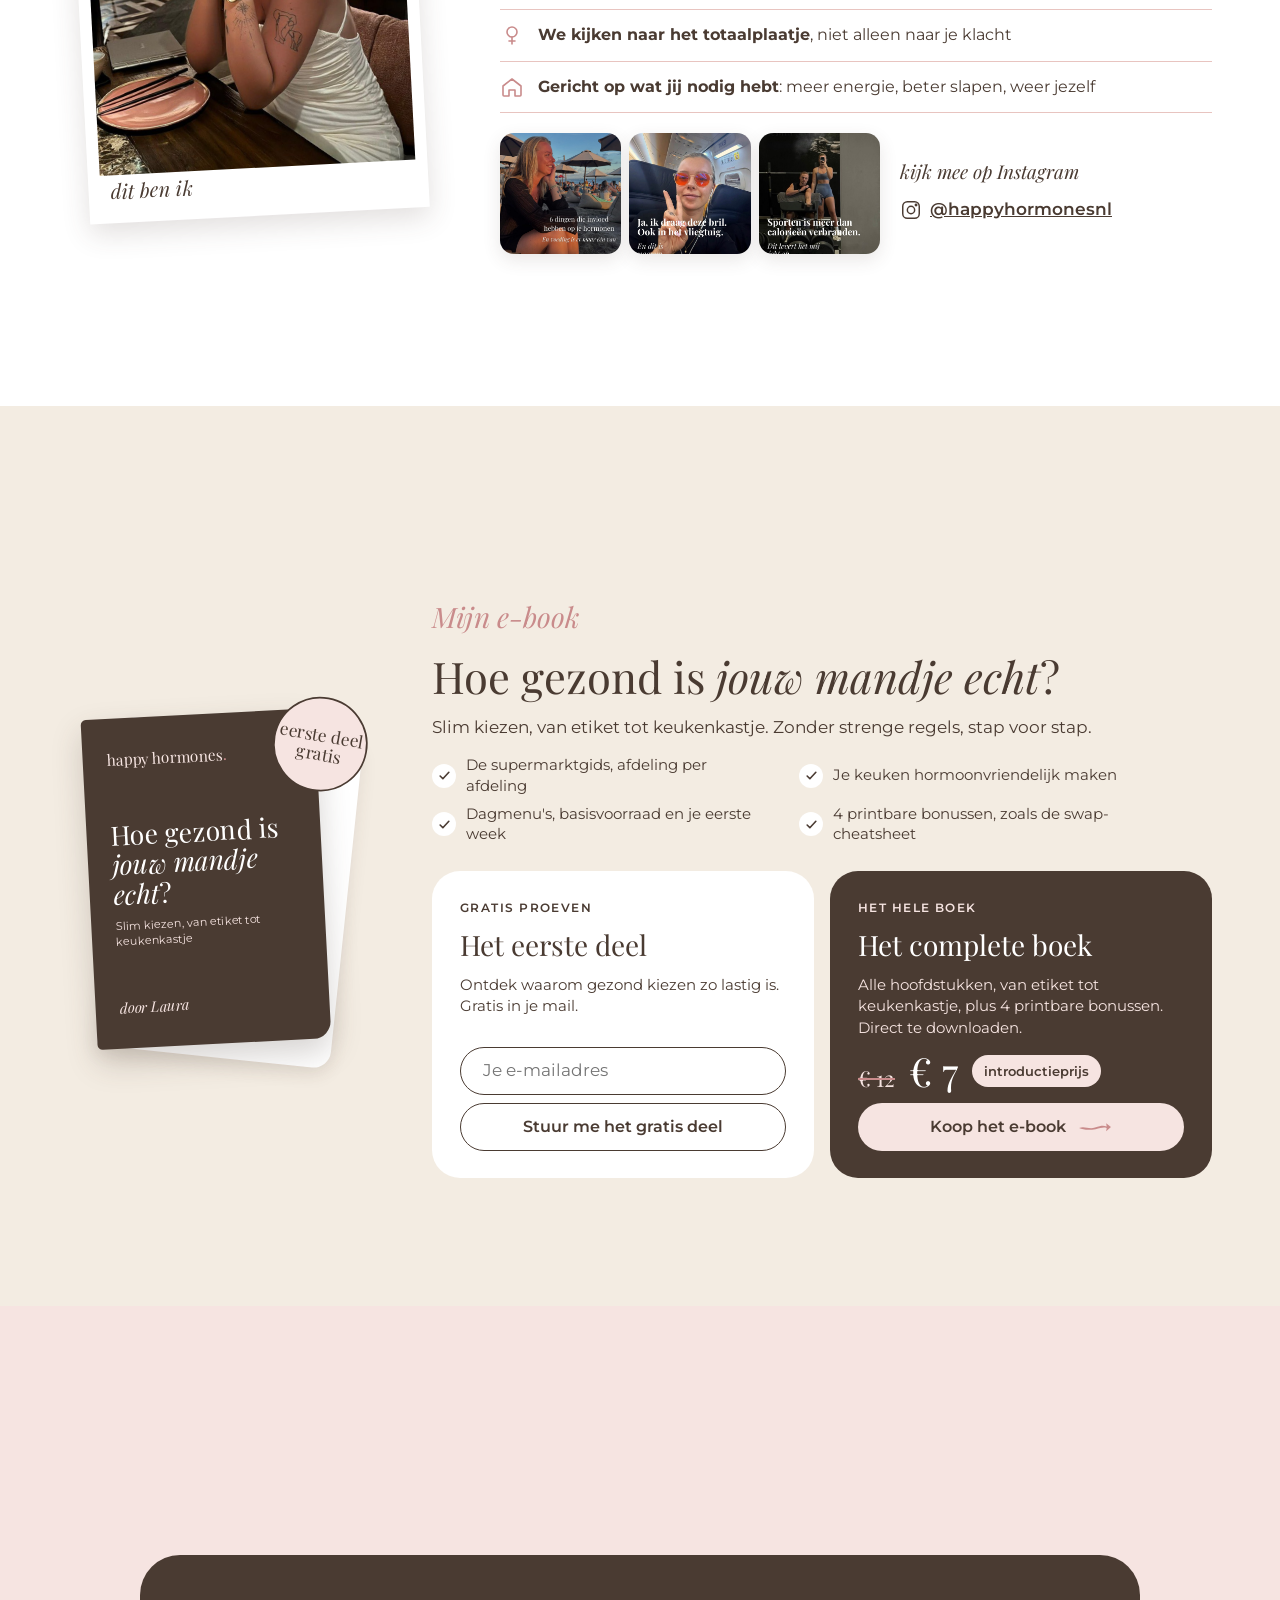
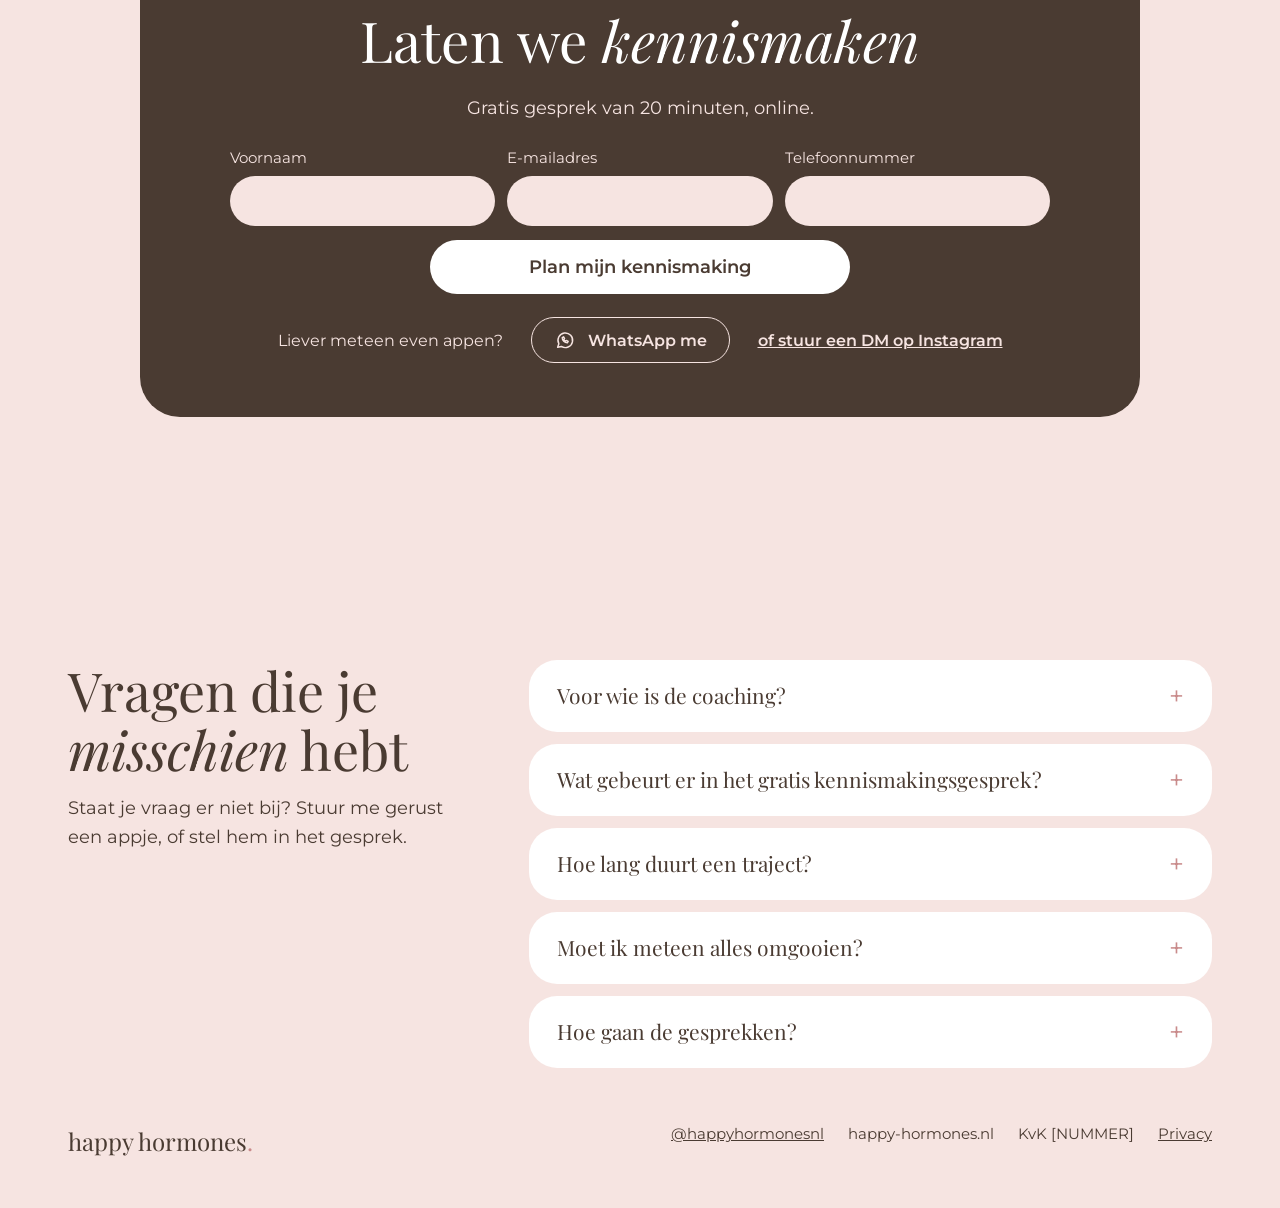
==== commit 984ce692: "Add files via upload" ====
--- a/index.html
+++ b/index.html
@@ -12,7 +12,7 @@
 <link rel="preconnect" href="https://fonts.googleapis.com">
 <link rel="preconnect" href="https://fonts.gstatic.com" crossorigin>
 <link href="https://fonts.googleapis.com/css2?family=Montserrat:wght@400;500;600&family=Playfair+Display:ital,wght@0,400;0,600;1,400&display=swap" rel="stylesheet">
-<link rel="stylesheet" href="style.css?v=8">
+<link rel="stylesheet" href="style.css?v=10">
 </head>
 <body>
 
@@ -107,16 +107,16 @@
       <!-- stap 3: uitslag -->
       <div id="scanResult" class="stack-28" aria-live="polite" hidden>
         <div class="stack-6">
-          <span class="italic-24">jij kunt het beste beginnen bij</span>
+          <span id="resultPre" class="italic-24">jij kunt het beste beginnen bij</span>
           <span id="resultTitle" class="result-title"></span>
         </div>
         <div class="stack-14">
           <div id="bars" class="stack-14"></div>
-          <span class="small">Hoe langer de balk, hoe meer winst daar te halen is.</span>
+          <span id="resultNote" class="small">Hoe langer de balk, hoe meer winst daar te halen is.</span>
         </div>
         <p class="bold-17">Je uitslag en 3 tips staan ook in je inbox.</p>
         <div class="row">
-          <button type="button" id="shareBtn" class="btn btn-outline">Stuur de scan naar een vriendin</button>
+          <button type="button" id="shareBtn" class="btn btn-outline">Stuur de scan door</button>
           <button type="button" id="restartBtn" class="link-btn">Opnieuw</button>
         </div>
       </div>
@@ -222,7 +222,7 @@
       <div class="offer offer-paid">
         <span class="eyebrow-13">Het hele boek</span>
         <h3>Het complete boek</h3>
-        <p class="grow">Met de supermarktgids en 4 printbare bonussen. Direct downloaden en meteen aan de slag.</p>
+        <p class="grow">Alle hoofdstukken, van etiket tot keukenkastje, plus 4 printbare bonussen. Direct te downloaden.</p>
         <div class="price">
           <span class="old"><span class="sr">van </span>€ 12</span>
           <span class="new"><span class="sr">voor </span>€ 7</span>
@@ -290,6 +290,6 @@
   </div>
 </footer>
 
-<script src="script.js?v=8"></script>
+<script src="script.js?v=10"></script>
 </body>
 </html>
